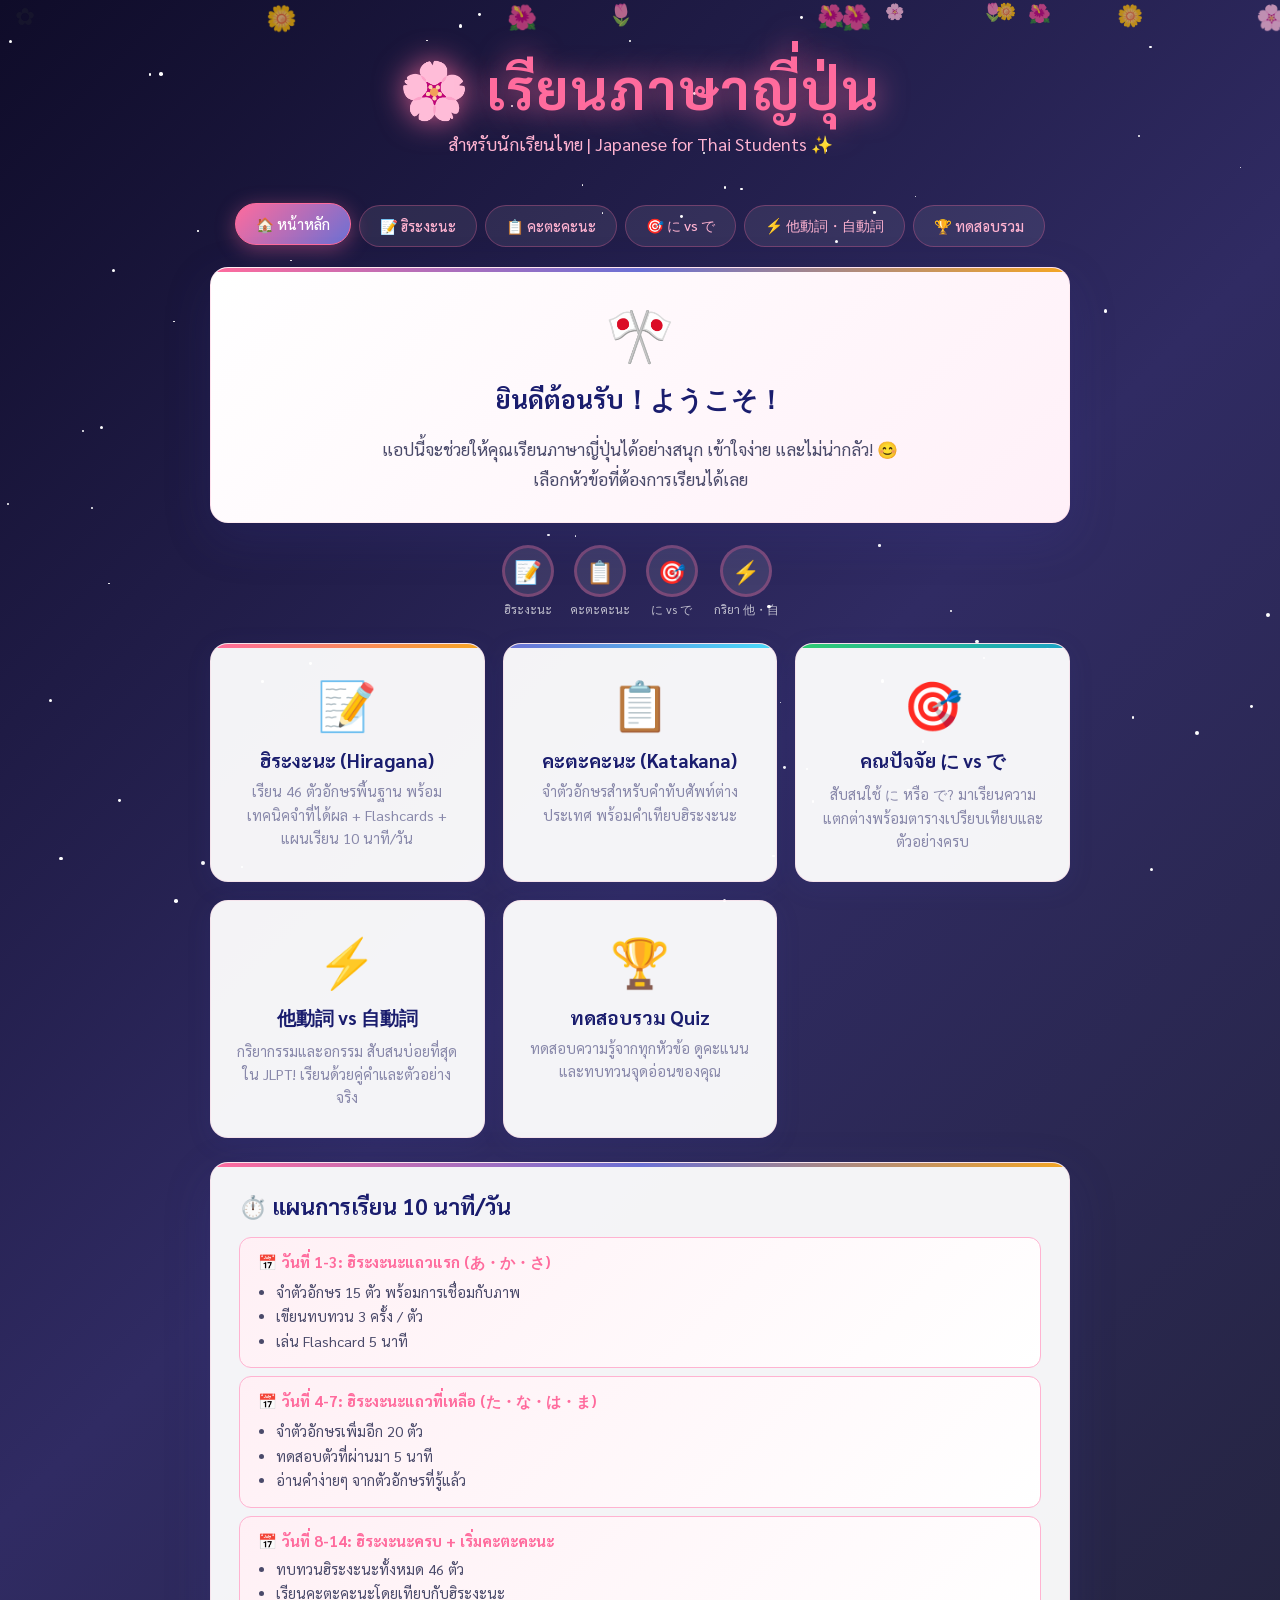
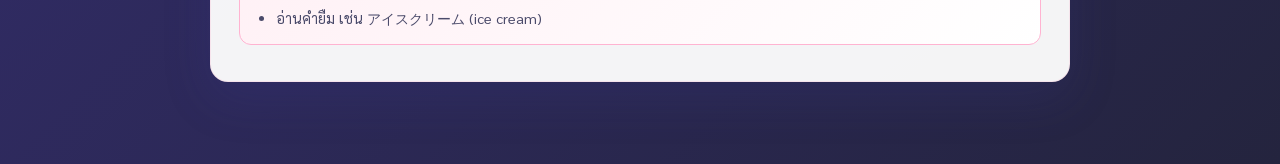
==== index_bk.html @ 1d08a476 "Implement feature X to enhance user experience and optimize performance" ====
<!DOCTYPE html>
<html lang="th">
<head>
<meta charset="UTF-8">
<meta name="viewport" content="width=device-width, initial-scale=1.0">
<title>🌸 เรียนภาษาญี่ปุ่น - Japanese for Thai Students</title>
<link href="https://fonts.googleapis.com/css2?family=Noto+Sans+Thai:wght@300;400;500;600;700&family=Noto+Sans+JP:wght@300;400;500;700&family=Sarabun:wght@300;400;500;600;700&display=swap" rel="stylesheet">
<style>
  :root {
    --sakura: #FF6B9D;
    --sakura-light: #FFB3D1;
    --sakura-pale: #FFF0F5;
    --indigo: #3B3F99;
    --indigo-deep: #1A1D6E;
    --indigo-light: #6B70D4;
    --gold: #F5A623;
    --gold-light: #FDD57E;
    --jade: #2ECC71;
    --jade-light: #A8F0C6;
    --coral: #FF6348;
    --sky: #48DBFB;
    --sky-dark: #1BA3C6;
    --cream: #FFFDF7;
    --text-dark: #1A1A2E;
    --text-mid: #4A4A6A;
    --text-light: #8888AA;
    --white: #FFFFFF;
    --shadow-sm: 0 2px 8px rgba(59,63,153,0.10);
    --shadow-md: 0 6px 24px rgba(59,63,153,0.14);
    --shadow-lg: 0 16px 48px rgba(59,63,153,0.18);
    --radius: 18px;
    --radius-sm: 10px;
  }

  * { margin: 0; padding: 0; box-sizing: border-box; }

  body {
    font-family: 'Sarabun', 'Noto Sans Thai', sans-serif;
    background: linear-gradient(135deg, #0F0C29 0%, #302B63 50%, #24243e 100%);
    min-height: 100vh;
    color: var(--text-dark);
    overflow-x: hidden;
  }

  /* ===== STARS BACKGROUND ===== */
  .stars {
    position: fixed;
    top: 0; left: 0;
    width: 100%; height: 100%;
    pointer-events: none;
    z-index: 0;
  }
  .star {
    position: absolute;
    background: white;
    border-radius: 50%;
    animation: twinkle var(--d, 3s) ease-in-out infinite alternate;
  }

  @keyframes twinkle {
    0% { opacity: 0.1; transform: scale(1); }
    100% { opacity: 0.9; transform: scale(1.4); }
  }

  /* ===== SAKURA PETALS ===== */
  .petal {
    position: fixed;
    font-size: 18px;
    animation: fall linear infinite;
    pointer-events: none;
    z-index: 1;
    opacity: 0.7;
  }
  @keyframes fall {
    0% { transform: translateY(-60px) rotate(0deg); opacity: 0.8; }
    100% { transform: translateY(110vh) rotate(360deg); opacity: 0; }
  }

  /* ===== MAIN LAYOUT ===== */
  .app {
    position: relative;
    z-index: 2;
    min-height: 100vh;
  }

  /* ===== HEADER ===== */
  header {
    text-align: center;
    padding: 50px 20px 30px;
    animation: fadeInDown 0.8s ease;
  }

  @keyframes fadeInDown {
    from { opacity: 0; transform: translateY(-30px); }
    to { opacity: 1; transform: translateY(0); }
  }

  .logo {
    font-size: clamp(2rem, 5vw, 3.5rem);
    font-weight: 700;
    color: var(--white);
    text-shadow: 0 0 30px rgba(255,107,157,0.8);
    letter-spacing: 2px;
    margin-bottom: 8px;
  }
  .logo span { color: var(--sakura); }

  .subtitle {
    color: var(--sakura-light);
    font-size: 1.1rem;
    margin-bottom: 20px;
    font-weight: 400;
  }

  /* ===== NAVIGATION TABS ===== */
  .nav-tabs {
    display: flex;
    justify-content: center;
    gap: 8px;
    padding: 0 20px 20px;
    flex-wrap: wrap;
    animation: fadeIn 1s ease 0.3s both;
  }

  @keyframes fadeIn {
    from { opacity: 0; transform: translateY(20px); }
    to { opacity: 1; transform: translateY(0); }
  }

  .tab-btn {
    background: rgba(255,255,255,0.08);
    border: 1.5px solid rgba(255,107,157,0.3);
    color: var(--sakura-light);
    padding: 10px 20px;
    border-radius: 50px;
    cursor: pointer;
    font-family: 'Sarabun', sans-serif;
    font-size: 0.9rem;
    font-weight: 500;
    transition: all 0.3s ease;
    backdrop-filter: blur(8px);
    white-space: nowrap;
  }
  .tab-btn:hover, .tab-btn.active {
    background: linear-gradient(135deg, var(--sakura), var(--indigo-light));
    border-color: var(--sakura);
    color: white;
    box-shadow: 0 4px 20px rgba(255,107,157,0.4);
    transform: translateY(-2px);
  }

  /* ===== CONTENT SECTIONS ===== */
  .content {
    padding: 0 20px 60px;
    max-width: 900px;
    margin: 0 auto;
  }

  .section {
    display: none;
    animation: sectionIn 0.5s ease;
  }
  .section.active { display: block; }

  @keyframes sectionIn {
    from { opacity: 0; transform: translateY(20px); }
    to { opacity: 1; transform: translateY(0); }
  }

  /* ===== CARD ===== */
  .card {
    background: rgba(255,255,255,0.95);
    border-radius: var(--radius);
    padding: 28px;
    margin-bottom: 22px;
    box-shadow: var(--shadow-lg);
    border: 1px solid rgba(255,107,157,0.12);
    position: relative;
    overflow: hidden;
  }
  .card::before {
    content: '';
    position: absolute;
    top: 0; left: 0;
    width: 100%; height: 4px;
    background: linear-gradient(90deg, var(--sakura), var(--indigo-light), var(--gold));
  }

  .card-title {
    font-size: 1.4rem;
    font-weight: 700;
    color: var(--indigo-deep);
    margin-bottom: 16px;
    display: flex;
    align-items: center;
    gap: 10px;
  }

  .card-subtitle {
    font-size: 1.05rem;
    color: var(--text-mid);
    font-weight: 600;
    margin: 16px 0 10px;
  }

  p { color: var(--text-mid); line-height: 1.8; margin-bottom: 10px; font-size: 1rem; }

  /* ===== HIRAGANA / KATAKANA CHART ===== */
  .kana-grid {
    display: grid;
    grid-template-columns: repeat(auto-fill, minmax(64px, 1fr));
    gap: 8px;
    margin: 16px 0;
  }

  .kana-cell {
    background: linear-gradient(135deg, var(--sakura-pale), #fff);
    border: 1.5px solid var(--sakura-light);
    border-radius: 12px;
    padding: 10px 4px 6px;
    text-align: center;
    cursor: pointer;
    transition: all 0.25s ease;
    position: relative;
  }
  .kana-cell:hover {
    background: linear-gradient(135deg, var(--sakura), #FF8EC7);
    color: white;
    transform: scale(1.12);
    box-shadow: 0 6px 18px rgba(255,107,157,0.4);
    z-index: 5;
  }
  .kana-cell .jp {
    font-family: 'Noto Sans JP', sans-serif;
    font-size: 1.5rem;
    display: block;
    line-height: 1;
    color: var(--indigo-deep);
    font-weight: 500;
  }
  .kana-cell:hover .jp { color: white; }
  .kana-cell .rom {
    font-size: 0.7rem;
    color: var(--sakura);
    font-weight: 600;
    margin-top: 2px;
    display: block;
  }
  .kana-cell:hover .rom { color: rgba(255,255,255,0.9); }

  .kana-group-label {
    font-size: 0.8rem;
    font-weight: 700;
    color: var(--indigo);
    text-transform: uppercase;
    letter-spacing: 1px;
    margin: 18px 0 6px;
    padding: 4px 10px;
    background: var(--sakura-pale);
    border-radius: 6px;
    display: inline-block;
  }

  /* ===== FLASHCARD ===== */
  .flashcard-area {
    display: flex;
    flex-direction: column;
    align-items: center;
    gap: 18px;
    padding: 10px 0;
  }

  .flashcard {
    width: 100%;
    max-width: 320px;
    height: 200px;
    perspective: 1000px;
    cursor: pointer;
  }
  .flashcard-inner {
    position: relative;
    width: 100%;
    height: 100%;
    transition: transform 0.6s ease;
    transform-style: preserve-3d;
  }
  .flashcard.flipped .flashcard-inner {
    transform: rotateY(180deg);
  }
  .flashcard-front, .flashcard-back {
    position: absolute;
    width: 100%;
    height: 100%;
    backface-visibility: hidden;
    border-radius: 18px;
    display: flex;
    flex-direction: column;
    align-items: center;
    justify-content: center;
    box-shadow: var(--shadow-md);
  }
  .flashcard-front {
    background: linear-gradient(135deg, var(--sakura), var(--indigo-light));
    color: white;
  }
  .flashcard-back {
    background: linear-gradient(135deg, var(--indigo), var(--indigo-deep));
    color: white;
    transform: rotateY(180deg);
  }
  .flashcard-front .jp-big {
    font-family: 'Noto Sans JP', sans-serif;
    font-size: 5rem;
    font-weight: 300;
    line-height: 1;
  }
  .flashcard-back .rom-big {
    font-size: 2.4rem;
    font-weight: 700;
    margin-bottom: 8px;
    color: var(--gold-light);
  }
  .flashcard-back .meaning {
    font-size: 1rem;
    color: rgba(255,255,255,0.8);
  }
  .flashcard-hint {
    font-size: 0.8rem;
    color: rgba(255,255,255,0.6);
    margin-top: 10px;
  }

  .fc-controls {
    display: flex;
    gap: 12px;
    flex-wrap: wrap;
    justify-content: center;
  }

  .progress-bar-wrap {
    width: 100%;
    max-width: 320px;
    background: rgba(0,0,0,0.08);
    border-radius: 8px;
    height: 8px;
    overflow: hidden;
  }
  .progress-bar-fill {
    height: 100%;
    background: linear-gradient(90deg, var(--sakura), var(--gold));
    border-radius: 8px;
    transition: width 0.4s ease;
  }
  .fc-count { font-size: 0.9rem; color: var(--text-light); }

  /* ===== TABLE ===== */
  .compare-table {
    width: 100%;
    border-collapse: collapse;
    margin: 16px 0;
    font-size: 0.95rem;
  }
  .compare-table th {
    background: linear-gradient(135deg, var(--indigo), var(--indigo-light));
    color: white;
    padding: 12px 16px;
    text-align: left;
    font-weight: 600;
    font-size: 0.95rem;
  }
  .compare-table th:first-child { border-radius: 10px 0 0 0; }
  .compare-table th:last-child { border-radius: 0 10px 0 0; }
  .compare-table td {
    padding: 11px 16px;
    border-bottom: 1px solid rgba(59,63,153,0.08);
    color: var(--text-mid);
    vertical-align: top;
    line-height: 1.7;
  }
  .compare-table tr:nth-child(even) td { background: var(--sakura-pale); }
  .compare-table tr:hover td { background: #FFF0F5; }
  .jp-text {
    font-family: 'Noto Sans JP', sans-serif;
    color: var(--indigo-deep);
    font-weight: 500;
    font-size: 1.05rem;
  }
  .highlight-ni {
    background: linear-gradient(135deg, #FFE0EC, #FFB3D1);
    color: var(--sakura);
    font-weight: 700;
    padding: 2px 8px;
    border-radius: 6px;
    font-family: 'Noto Sans JP', sans-serif;
  }
  .highlight-de {
    background: linear-gradient(135deg, #E0EBFF, #B3C8FF);
    color: var(--indigo);
    font-weight: 700;
    padding: 2px 8px;
    border-radius: 6px;
    font-family: 'Noto Sans JP', sans-serif;
  }
  .highlight-wo {
    background: linear-gradient(135deg, #E0FFF0, #A8F0C6);
    color: #1a7a4a;
    font-weight: 700;
    padding: 2px 8px;
    border-radius: 6px;
    font-family: 'Noto Sans JP', sans-serif;
  }
  .highlight-ga {
    background: linear-gradient(135deg, #FFF3E0, #FFD79A);
    color: #a05000;
    font-weight: 700;
    padding: 2px 8px;
    border-radius: 6px;
    font-family: 'Noto Sans JP', sans-serif;
  }

  /* ===== EXAMPLE SENTENCE BOX ===== */
  .example-box {
    background: linear-gradient(135deg, #F8F0FF, #EEF0FF);
    border-left: 4px solid var(--indigo-light);
    border-radius: 0 12px 12px 0;
    padding: 14px 18px;
    margin: 10px 0;
  }
  .example-box .jp-sent {
    font-family: 'Noto Sans JP', sans-serif;
    font-size: 1.2rem;
    color: var(--indigo-deep);
    font-weight: 500;
    display: block;
    margin-bottom: 4px;
  }
  .example-box .romaji {
    font-size: 0.9rem;
    color: var(--sakura);
    font-weight: 600;
    display: block;
    margin-bottom: 4px;
  }
  .example-box .thai-meaning {
    font-size: 0.95rem;
    color: var(--text-mid);
    display: block;
  }

  /* ===== TIP BOX ===== */
  .tip-box {
    background: linear-gradient(135deg, #FFFBEA, #FFF3C4);
    border: 1.5px solid var(--gold);
    border-radius: 12px;
    padding: 14px 18px;
    margin: 12px 0;
    display: flex;
    gap: 10px;
    align-items: flex-start;
  }
  .tip-icon { font-size: 1.3rem; flex-shrink: 0; margin-top: 2px; }
  .tip-content { font-size: 0.95rem; color: var(--text-mid); line-height: 1.7; }

  .warning-box {
    background: linear-gradient(135deg, #FFF5F5, #FFE0E0);
    border: 1.5px solid #FF6B6B;
    border-radius: 12px;
    padding: 14px 18px;
    margin: 12px 0;
    display: flex;
    gap: 10px;
    align-items: flex-start;
  }

  /* ===== QUIZ ===== */
  .quiz-card {
    background: linear-gradient(135deg, var(--indigo-deep), var(--indigo));
    border-radius: var(--radius);
    padding: 28px;
    margin-bottom: 16px;
    color: white;
  }
  .quiz-question {
    font-size: 1.2rem;
    font-weight: 600;
    margin-bottom: 20px;
    line-height: 1.6;
    color: white;
  }
  .quiz-jp {
    font-family: 'Noto Sans JP', sans-serif;
    font-size: 1.6rem;
    color: var(--gold-light);
    display: block;
    margin: 8px 0 4px;
  }
  .quiz-options {
    display: grid;
    grid-template-columns: 1fr 1fr;
    gap: 10px;
    margin-top: 16px;
  }
  .quiz-opt {
    background: rgba(255,255,255,0.1);
    border: 1.5px solid rgba(255,255,255,0.25);
    color: white;
    padding: 12px 16px;
    border-radius: 10px;
    cursor: pointer;
    font-family: 'Sarabun', sans-serif;
    font-size: 1rem;
    transition: all 0.2s ease;
    text-align: left;
    line-height: 1.5;
  }
  .quiz-opt:hover:not(:disabled) {
    background: rgba(255,107,157,0.3);
    border-color: var(--sakura);
    transform: translateY(-1px);
  }
  .quiz-opt.correct {
    background: rgba(46,204,113,0.3);
    border-color: var(--jade);
  }
  .quiz-opt.wrong {
    background: rgba(255,99,72,0.3);
    border-color: var(--coral);
  }
  .quiz-feedback {
    margin-top: 14px;
    padding: 12px 16px;
    border-radius: 10px;
    font-size: 0.95rem;
    line-height: 1.6;
    display: none;
  }
  .quiz-feedback.show { display: block; }
  .quiz-feedback.correct-fb {
    background: rgba(46,204,113,0.2);
    border: 1px solid var(--jade);
    color: #a8f0c6;
  }
  .quiz-feedback.wrong-fb {
    background: rgba(255,99,72,0.2);
    border: 1px solid var(--coral);
    color: #ffc4bc;
  }

  .quiz-score-display {
    text-align: center;
    padding: 20px;
    background: linear-gradient(135deg, var(--sakura), var(--indigo-light));
    border-radius: var(--radius);
    color: white;
    margin-bottom: 16px;
  }
  .score-number {
    font-size: 3rem;
    font-weight: 700;
    display: block;
  }

  /* ===== BUTTONS ===== */
  .btn {
    display: inline-flex;
    align-items: center;
    gap: 8px;
    padding: 12px 24px;
    border-radius: 50px;
    border: none;
    cursor: pointer;
    font-family: 'Sarabun', sans-serif;
    font-size: 1rem;
    font-weight: 600;
    transition: all 0.3s ease;
    text-decoration: none;
  }
  .btn-primary {
    background: linear-gradient(135deg, var(--sakura), #FF4499);
    color: white;
    box-shadow: 0 4px 16px rgba(255,107,157,0.4);
  }
  .btn-primary:hover {
    transform: translateY(-2px);
    box-shadow: 0 8px 24px rgba(255,107,157,0.55);
  }
  .btn-secondary {
    background: linear-gradient(135deg, var(--indigo), var(--indigo-light));
    color: white;
    box-shadow: 0 4px 16px rgba(59,63,153,0.3);
  }
  .btn-secondary:hover {
    transform: translateY(-2px);
    box-shadow: 0 8px 24px rgba(59,63,153,0.4);
  }
  .btn-outline {
    background: transparent;
    border: 2px solid var(--sakura-light);
    color: var(--text-mid);
  }
  .btn-outline:hover {
    background: var(--sakura-pale);
    border-color: var(--sakura);
  }

  /* ===== VERB PAIR GRID ===== */
  .verb-pair {
    display: grid;
    grid-template-columns: 1fr 1fr;
    gap: 10px;
    margin: 10px 0;
  }
  .verb-box {
    border-radius: 12px;
    padding: 14px;
    text-align: center;
  }
  .verb-box.transitive {
    background: linear-gradient(135deg, #FFE0EC, #FFB3D1);
    border: 1.5px solid var(--sakura);
  }
  .verb-box.intransitive {
    background: linear-gradient(135deg, #E0EBFF, #B3C8FF);
    border: 1.5px solid var(--indigo-light);
  }
  .verb-box .vb-label {
    font-size: 0.75rem;
    font-weight: 700;
    letter-spacing: 1px;
    margin-bottom: 6px;
    display: block;
  }
  .verb-box.transitive .vb-label { color: var(--sakura); }
  .verb-box.intransitive .vb-label { color: var(--indigo); }
  .verb-box .vb-jp {
    font-family: 'Noto Sans JP', sans-serif;
    font-size: 1.6rem;
    color: var(--indigo-deep);
    display: block;
    margin-bottom: 4px;
  }
  .verb-box .vb-rom {
    font-size: 0.8rem;
    color: var(--text-mid);
    display: block;
  }
  .verb-box .vb-meaning {
    font-size: 0.85rem;
    color: var(--text-mid);
    display: block;
    margin-top: 4px;
  }

  /* ===== BADGE ===== */
  .badge {
    display: inline-block;
    padding: 3px 10px;
    border-radius: 20px;
    font-size: 0.78rem;
    font-weight: 700;
    letter-spacing: 0.5px;
  }
  .badge-ni { background: var(--sakura-pale); color: var(--sakura); border: 1px solid var(--sakura-light); }
  .badge-de { background: #EEF0FF; color: var(--indigo); border: 1px solid var(--indigo-light); }
  .badge-jlpt { background: linear-gradient(135deg, var(--gold-light), #FFE599); color: #7a5500; border: 1px solid var(--gold); }

  /* ===== PROGRESS TRACKER ===== */
  .topic-progress {
    display: flex;
    justify-content: center;
    gap: 16px;
    margin-bottom: 20px;
    flex-wrap: wrap;
  }
  .tp-item {
    display: flex;
    flex-direction: column;
    align-items: center;
    gap: 4px;
    cursor: pointer;
    transition: all 0.3s ease;
  }
  .tp-circle {
    width: 52px;
    height: 52px;
    border-radius: 50%;
    display: flex;
    align-items: center;
    justify-content: center;
    font-size: 1.4rem;
    transition: all 0.3s ease;
    border: 3px solid transparent;
  }
  .tp-item.done .tp-circle {
    background: linear-gradient(135deg, var(--jade), #27ae60);
    border-color: var(--jade);
    box-shadow: 0 4px 16px rgba(46,204,113,0.4);
  }
  .tp-item:not(.done) .tp-circle {
    background: rgba(255,255,255,0.1);
    border-color: rgba(255,107,157,0.3);
  }
  .tp-label { font-size: 0.75rem; color: rgba(255,255,255,0.7); text-align: center; max-width: 70px; }

  /* ===== DAILY STUDY PLAN ===== */
  .study-day {
    background: linear-gradient(135deg, var(--sakura-pale), #fff);
    border: 1.5px solid var(--sakura-light);
    border-radius: 12px;
    padding: 14px 18px;
    margin: 8px 0;
  }
  .study-day-title {
    font-weight: 700;
    color: var(--sakura);
    font-size: 0.95rem;
    margin-bottom: 6px;
    display: flex;
    align-items: center;
    gap: 6px;
  }
  .study-day ul { padding-left: 18px; }
  .study-day ul li { color: var(--text-mid); font-size: 0.9rem; line-height: 1.7; }

  /* ===== WRITING STROKE ORDER ===== */
  .stroke-grid {
    display: flex;
    gap: 12px;
    flex-wrap: wrap;
    margin: 12px 0;
  }
  .stroke-card {
    width: 90px;
    background: linear-gradient(135deg, #fff, var(--sakura-pale));
    border: 1.5px solid var(--sakura-light);
    border-radius: 12px;
    padding: 12px 8px;
    text-align: center;
    cursor: pointer;
    transition: all 0.3s ease;
  }
  .stroke-card:hover {
    transform: scale(1.08);
    box-shadow: 0 6px 20px rgba(255,107,157,0.3);
    background: linear-gradient(135deg, var(--sakura), #FF8EC7);
    border-color: var(--sakura);
  }
  .stroke-card:hover * { color: white !important; }
  .stroke-card .sc-jp {
    font-family: 'Noto Sans JP', sans-serif;
    font-size: 2.5rem;
    display: block;
    color: var(--indigo-deep);
  }
  .stroke-card .sc-rom { font-size: 0.85rem; color: var(--sakura); font-weight: 600; }
  .stroke-card .sc-word { font-size: 0.75rem; color: var(--text-light); }

  /* ===== PARTICLE DIAGRAM ===== */
  .particle-diagram {
    display: flex;
    align-items: stretch;
    gap: 12px;
    margin: 16px 0;
    flex-wrap: wrap;
  }
  .pd-box {
    flex: 1;
    min-width: 200px;
    border-radius: 14px;
    padding: 18px;
    position: relative;
  }
  .pd-ni {
    background: linear-gradient(135deg, #FFF0F5, #FFD6E8);
    border: 2px solid var(--sakura);
  }
  .pd-de {
    background: linear-gradient(135deg, #EEF0FF, #D6DCFF);
    border: 2px solid var(--indigo-light);
  }
  .pd-title {
    font-size: 2rem;
    font-family: 'Noto Sans JP', sans-serif;
    font-weight: 700;
    display: block;
    margin-bottom: 4px;
  }
  .pd-ni .pd-title { color: var(--sakura); }
  .pd-de .pd-title { color: var(--indigo); }
  .pd-rom { font-size: 0.85rem; color: var(--text-light); margin-bottom: 10px; display: block; }
  .pd-uses li {
    font-size: 0.88rem;
    color: var(--text-mid);
    line-height: 1.7;
    margin-bottom: 3px;
  }

  /* ===== ANIMATIONS ===== */
  @keyframes bounce {
    0%,100% { transform: translateY(0); }
    50% { transform: translateY(-8px); }
  }
  .bounce { animation: bounce 2s ease infinite; }

  @keyframes pulse {
    0%,100% { opacity: 1; }
    50% { opacity: 0.6; }
  }

  .emoji-big { font-size: 2rem; }

  /* ===== RESPONSIVE ===== */
  @media (max-width: 600px) {
    .quiz-options { grid-template-columns: 1fr; }
    .verb-pair { grid-template-columns: 1fr; }
    .particle-diagram { flex-direction: column; }
    .kana-grid { grid-template-columns: repeat(auto-fill, minmax(52px, 1fr)); }
  }

  /* ===== SCROLLBAR ===== */
  ::-webkit-scrollbar { width: 6px; }
  ::-webkit-scrollbar-track { background: transparent; }
  ::-webkit-scrollbar-thumb { background: var(--sakura); border-radius: 3px; }

  /* ===== VISUAL ASSOCIATION BOX ===== */
  .assoc-box {
    display: flex;
    align-items: center;
    gap: 16px;
    background: linear-gradient(135deg, #FFF9F0, #FFF3E0);
    border: 1.5px solid var(--gold);
    border-radius: 14px;
    padding: 14px 18px;
    margin: 10px 0;
  }
  .assoc-jp {
    font-family: 'Noto Sans JP', sans-serif;
    font-size: 3rem;
    color: var(--indigo-deep);
    line-height: 1;
    min-width: 60px;
    text-align: center;
  }
  .assoc-desc { flex: 1; }
  .assoc-desc .assoc-title { font-weight: 700; color: var(--gold); margin-bottom: 4px; font-size: 0.95rem; }
  .assoc-desc p { font-size: 0.9rem; color: var(--text-mid); margin: 0; }

  .section-divider {
    height: 2px;
    background: linear-gradient(90deg, transparent, var(--sakura-light), transparent);
    margin: 24px 0;
    border-radius: 2px;
  }

  .home-grid {
    display: grid;
    grid-template-columns: repeat(auto-fit, minmax(240px, 1fr));
    gap: 18px;
    margin: 24px 0;
  }
  .home-card {
    background: rgba(255,255,255,0.95);
    border-radius: var(--radius);
    padding: 28px 22px;
    text-align: center;
    cursor: pointer;
    transition: all 0.3s ease;
    box-shadow: var(--shadow-md);
    border: 1px solid rgba(255,107,157,0.12);
    position: relative;
    overflow: hidden;
  }
  .home-card::before {
    content: '';
    position: absolute;
    top: 0; left: 0; right: 0; height: 4px;
  }
  .home-card:nth-child(1)::before { background: linear-gradient(90deg, var(--sakura), var(--gold)); }
  .home-card:nth-child(2)::before { background: linear-gradient(90deg, var(--indigo-light), var(--sky)); }
  .home-card:nth-child(3)::before { background: linear-gradient(90deg, var(--jade), var(--sky-dark)); }
  .home-card:hover {
    transform: translateY(-6px);
    box-shadow: var(--shadow-lg);
  }
  .home-card .hc-icon { font-size: 3rem; margin-bottom: 12px; display: block; }
  .home-card .hc-title { font-size: 1.2rem; font-weight: 700; color: var(--indigo-deep); margin-bottom: 8px; }
  .home-card .hc-desc { font-size: 0.9rem; color: var(--text-light); line-height: 1.6; }

</style>
</head>
<body>

<!-- Stars -->
<div class="stars" id="stars"></div>

<!-- Petals -->
<div id="petals"></div>

<div class="app">
  <header>
    <div class="logo">🌸 <span>เรียนภาษาญี่ปุ่น</span></div>
    <div class="subtitle">สำหรับนักเรียนไทย | Japanese for Thai Students ✨</div>
  </header>

  <!-- NAV TABS -->
  <div class="nav-tabs">
    <button class="tab-btn active" onclick="showSection('home')">🏠 หน้าหลัก</button>
    <button class="tab-btn" onclick="showSection('hiragana')">📝 ฮิระงะนะ</button>
    <button class="tab-btn" onclick="showSection('katakana')">📋 คะตะคะนะ</button>
    <button class="tab-btn" onclick="showSection('particles')">🎯 に vs で</button>
    <button class="tab-btn" onclick="showSection('verbs')">⚡ 他動詞・自動詞</button>
    <button class="tab-btn" onclick="showSection('quiz')">🏆 ทดสอบรวม</button>
  </div>

  <div class="content">

    <!-- ============ HOME ============ -->
    <div class="section active" id="home">
      <div class="card" style="text-align:center; background: linear-gradient(135deg, #fff, #FFF0F8);">
        <div style="font-size:3.5rem; margin-bottom:12px;">🎌</div>
        <div class="card-title" style="justify-content:center; font-size:1.6rem;">ยินดีต้อนรับ！ようこそ！</div>
        <p style="font-size:1.05rem; max-width:560px; margin:0 auto;">แอปนี้จะช่วยให้คุณเรียนภาษาญี่ปุ่นได้อย่างสนุก เข้าใจง่าย และไม่น่ากลัว! 😊<br>เลือกหัวข้อที่ต้องการเรียนได้เลย</p>
      </div>

      <!-- Progress -->
      <div class="topic-progress" id="topicProgress">
        <div class="tp-item" onclick="showSection('hiragana')">
          <div class="tp-circle">📝</div>
          <div class="tp-label">ฮิระงะนะ</div>
        </div>
        <div class="tp-item" onclick="showSection('katakana')">
          <div class="tp-circle">📋</div>
          <div class="tp-label">คะตะคะนะ</div>
        </div>
        <div class="tp-item" onclick="showSection('particles')">
          <div class="tp-circle">🎯</div>
          <div class="tp-label">に vs で</div>
        </div>
        <div class="tp-item" onclick="showSection('verbs')">
          <div class="tp-circle">⚡</div>
          <div class="tp-label">กริยา 他・自</div>
        </div>
      </div>

      <div class="home-grid">
        <div class="home-card" onclick="showSection('hiragana')">
          <span class="hc-icon">📝</span>
          <div class="hc-title">ฮิระงะนะ (Hiragana)</div>
          <div class="hc-desc">เรียน 46 ตัวอักษรพื้นฐาน พร้อมเทคนิคจำที่ได้ผล + Flashcards + แผนเรียน 10 นาที/วัน</div>
        </div>
        <div class="home-card" onclick="showSection('katakana')">
          <span class="hc-icon">📋</span>
          <div class="hc-title">คะตะคะนะ (Katakana)</div>
          <div class="hc-desc">จำตัวอักษรสำหรับคำทับศัพท์ต่างประเทศ พร้อมคำเทียบฮิระงะนะ</div>
        </div>
        <div class="home-card" onclick="showSection('particles')">
          <span class="hc-icon">🎯</span>
          <div class="hc-title">คณปัจจัย に vs で</div>
          <div class="hc-desc">สับสนใช้ に หรือ で? มาเรียนความแตกต่างพร้อมตารางเปรียบเทียบและตัวอย่างครบ</div>
        </div>
        <div class="home-card" onclick="showSection('verbs')">
          <span class="hc-icon">⚡</span>
          <div class="hc-title">他動詞 vs 自動詞</div>
          <div class="hc-desc">กริยากรรมและอกรรม สับสนบ่อยที่สุดใน JLPT! เรียนด้วยคู่คำและตัวอย่างจริง</div>
        </div>
        <div class="home-card" onclick="showSection('quiz')">
          <span class="hc-icon">🏆</span>
          <div class="hc-title">ทดสอบรวม Quiz</div>
          <div class="hc-desc">ทดสอบความรู้จากทุกหัวข้อ ดูคะแนน และทบทวนจุดอ่อนของคุณ</div>
        </div>
      </div>

      <div class="card">
        <div class="card-title">⏱️ แผนการเรียน 10 นาที/วัน</div>
        <div class="study-day">
          <div class="study-day-title">📅 วันที่ 1-3: ฮิระงะนะแถวแรก (あ・か・さ)</div>
          <ul>
            <li>จำตัวอักษร 15 ตัว พร้อมการเชื่อมกับภาพ</li>
            <li>เขียนทบทวน 3 ครั้ง / ตัว</li>
            <li>เล่น Flashcard 5 นาที</li>
          </ul>
        </div>
        <div class="study-day">
          <div class="study-day-title">📅 วันที่ 4-7: ฮิระงะนะแถวที่เหลือ (た・な・は・ま)</div>
          <ul>
            <li>จำตัวอักษรเพิ่มอีก 20 ตัว</li>
            <li>ทดสอบตัวที่ผ่านมา 5 นาที</li>
            <li>อ่านคำง่ายๆ จากตัวอักษรที่รู้แล้ว</li>
          </ul>
        </div>
        <div class="study-day">
          <div class="study-day-title">📅 วันที่ 8-14: ฮิระงะนะครบ + เริ่มคะตะคะนะ</div>
          <ul>
            <li>ทบทวนฮิระงะนะทั้งหมด 46 ตัว</li>
            <li>เรียนคะตะคะนะโดยเทียบกับฮิระงะนะ</li>
            <li>อ่านคำยืม เช่น アイスクリーム (ice cream)</li>
          </ul>
        </div>
      </div>
    </div>

    <!-- ============ HIRAGANA ============ -->
    <div class="section" id="hiragana">
      <div class="card">
        <div class="card-title">📝 ฮิระงะนะ (Hiragana) - ひらがな</div>
        <p>ฮิระงะนะเป็นอักษรญี่ปุ่นพื้นฐานที่สุด ใช้เขียนคำภาษาญี่ปุ่นแท้ๆ เช่น คำกริยา คำคุณศัพท์ และอนุภาค มี <strong>46 ตัวอักษรหลัก</strong> ซึ่งแทนเสียงพยางค์</p>
        <div class="tip-box">
          <div class="tip-icon">💡</div>
          <div class="tip-content"><strong>เทคนิคจำง่าย:</strong> เรียนทีละ 5 ตัว แล้วทบทวนก่อนเรียนตัวใหม่ สมองจะจำได้ดีกว่าเรียนทีเดียวทั้งหมด!</div>
        </div>
      </div>

      <!-- Visual Associations -->
      <div class="card">
        <div class="card-title">🧠 เทคนิคจำด้วยภาพ (Visual Mnemonics)</div>
        <p>เชื่อมรูปตัวอักษรกับภาพหรือสิ่งที่คุ้นเคย จะช่วยให้จำได้นาน!</p>

        <div class="assoc-box">
          <div class="assoc-jp">あ</div>
          <div class="assoc-desc">
            <div class="assoc-title">あ = "a" | จำว่า: คนกำลังอ้าปาก</div>
            <p>รูปตัวอักษรดูเหมือนคนนั่งและอ้าปากพูดว่า "อา" ลองพูดเสียง <strong>"a"</strong> แล้วจินตนาการตามเลย!</p>
          </div>
        </div>
        <div class="assoc-box">
          <div class="assoc-jp">か</div>
          <div class="assoc-desc">
            <div class="assoc-title">か = "ka" | จำว่า: ไม้กางเขนมีหางชี้ขวา</div>
            <p>ลองนึกถึงรูปนกกำลังบิน เสียง <strong>"ka"</strong> เหมือน "คา" ในภาษาไทย</p>
          </div>
        </div>
        <div class="assoc-box">
          <div class="assoc-jp">さ</div>
          <div class="assoc-desc">
            <div class="assoc-title">さ = "sa" | จำว่า: ตัว S ม้วนขยักขย่อน</div>
            <p>เสียง <strong>"sa"</strong> เหมือน "ซา" รูปดูเหมือนสาหร่ายใต้น้ำ</p>
          </div>
        </div>
        <div class="assoc-box">
          <div class="assoc-jp">き</div>
          <div class="assoc-desc">
            <div class="assoc-title">き = "ki" | จำว่า: กุญแจ (key)</div>
            <p>รูปดูคล้ายกุญแจที่มีฟัน เสียง <strong>"ki"</strong> ก็เหมือนต้นคำ "key" นั่นเอง!</p>
          </div>
        </div>
        <div class="assoc-box">
          <div class="assoc-jp">む</div>
          <div class="assoc-desc">
            <div class="assoc-title">む = "mu" | จำว่า: วัวมีเขา (moo)</div>
            <p>รูปดูคล้ายหัววัว เสียงวัวร้อง <strong>"mu"</strong> ก็คล้ายกัน! MOO → む</p>
          </div>
        </div>
      </div>

      <!-- Hiragana Chart -->
      <div class="card">
        <div class="card-title">📊 ตารางฮิระงะนะ (คลิกที่ตัวอักษรเพื่อฟัง)</div>
        <p style="font-size:0.9rem; color:var(--text-light);">คลิกที่ตัวอักษรเพื่อดูข้อมูล ✨</p>

        <div class="kana-group-label">แถว あ (a)</div>
        <div class="kana-grid" id="hiraGrid1"></div>

        <div class="kana-group-label">แถว か (ka)</div>
        <div class="kana-grid" id="hiraGrid2"></div>

        <div class="kana-group-label">แถว さ (sa)</div>
        <div class="kana-grid" id="hiraGrid3"></div>

        <div class="kana-group-label">แถว た (ta)</div>
        <div class="kana-grid" id="hiraGrid4"></div>

        <div class="kana-group-label">แถว な (na)</div>
        <div class="kana-grid" id="hiraGrid5"></div>

        <div class="kana-group-label">แถว は (ha)</div>
        <div class="kana-grid" id="hiraGrid6"></div>

        <div class="kana-group-label">แถว ま (ma)</div>
        <div class="kana-grid" id="hiraGrid7"></div>

        <div class="kana-group-label">แถว や (ya)</div>
        <div class="kana-grid" id="hiraGrid8"></div>

        <div class="kana-group-label">แถว ら (ra)</div>
        <div class="kana-grid" id="hiraGrid9"></div>

        <div class="kana-group-label">แถว わ・ん</div>
        <div class="kana-grid" id="hiraGrid10"></div>
      </div>

      <!-- Flashcards -->
      <div class="card">
        <div class="card-title">🃏 Flashcard ฝึกจำ</div>
        <div class="flashcard-area">
          <div class="fc-count" id="hiraFCCount">ตัวที่ 1 / 46</div>
          <div class="progress-bar-wrap">
            <div class="progress-bar-fill" id="hiraFCProgress" style="width:2%"></div>
          </div>
          <div class="flashcard" id="hiraFC" onclick="flipFC('hira')">
            <div class="flashcard-inner">
              <div class="flashcard-front">
                <span class="jp-big" id="hiraFCFront">あ</span>
                <span class="flashcard-hint">แตะเพื่อดูคำตอบ 👆</span>
              </div>
              <div class="flashcard-back">
                <span class="rom-big" id="hiraFCRom">a</span>
                <span class="meaning" id="hiraFCMeaning">เสียง "อา"</span>
              </div>
            </div>
          </div>
          <div class="fc-controls">
            <button class="btn btn-outline" onclick="prevFC('hira')">⬅ ก่อนหน้า</button>
            <button class="btn btn-primary" onclick="nextFC('hira')">ถัดไป ➡</button>
            <button class="btn btn-secondary" onclick="shuffleFC('hira')">🔀 สุ่ม</button>
          </div>
        </div>
      </div>

      <!-- Common Mistakes -->
      <div class="card">
        <div class="card-title">⚠️ ตัวอักษรที่สับสนบ่อย</div>
        <table class="compare-table">
          <tr>
            <th>คู่สับสน</th><th>วิธีแยก</th>
          </tr>
          <tr>
            <td><span class="jp-text">さ vs き</span></td>
            <td>さ มีเส้นบนยาวกว่าและม้วนลง | き มีเส้น 4 เส้น มีหางด้านขวา</td>
          </tr>
          <tr>
            <td><span class="jp-text">ね vs れ</span></td>
            <td>ね มีวงกลมที่หาง = "ね" จำว่า "neコ" แมวมีหางงอ | れ ไม่มีวงกลม</td>
          </tr>
          <tr>
            <td><span class="jp-text">わ vs れ vs ね</span></td>
            <td>わ ส่วนบนโค้งเหมือน "w" | ね・れ ส่วนบนมีเส้นตรงตัดก่อน</td>
          </tr>
          <tr>
            <td><span class="jp-text">は vs ほ</span></td>
            <td>は มี 2 เส้นข้างขวา | ほ มี 3 ส่วน (คล้าย は แต่มีส่วนกลมเพิ่ม)</td>
          </tr>
          <tr>
            <td><span class="jp-text">ぬ vs め</span></td>
            <td>ぬ มีหางขดวนเต็มวง | め หางขดไม่ครบวง ดูเป็นรูปตา (eye/me)</td>
          </tr>
        </table>
      </div>

      <!-- Quiz H1 -->
      <div id="hiraQuiz"></div>
    </div>

    <!-- ============ KATAKANA ============ -->
    <div class="section" id="katakana">
      <div class="card">
        <div class="card-title">📋 คะตะคะนะ (Katakana) - カタカナ</div>
        <p>คะตะคะนะใช้เขียน<strong>คำยืมจากภาษาต่างประเทศ</strong> เช่น アイスクリーム (ice cream), コーヒー (coffee), テレビ (TV) รวมถึงชื่อต่างประเทศ เช่น タイ (ไทย)</p>
        <div class="tip-box">
          <div class="tip-icon">💡</div>
          <div class="tip-content"><strong>เคล็ดลับ:</strong> คะตะคะนะมีเสียงเดียวกับฮิระงะนะทุกตัว! รูปร่างคล้ายกัน แต่เหลี่ยมและตรงกว่า เรียนฮิระงะนะก่อนแล้วจะเรียนคะตะคะนะได้เร็วมาก</div>
        </div>
      </div>

      <div class="card">
        <div class="card-title">🔄 เปรียบเทียบ ฮิระงะนะ ↔ คะตะคะนะ</div>
        <table class="compare-table">
          <tr><th>ฮิระงะนะ</th><th>คะตะคะนะ</th><th>เสียง</th><th>จำง่ายๆ</th></tr>
          <tr>
            <td class="jp-text">あ</td><td class="jp-text">ア</td><td>a</td>
            <td>ア = มุมขวาของ あ ถูกตัดออก</td>
          </tr>
          <tr>
            <td class="jp-text">い</td><td class="jp-text">イ</td><td>i</td>
            <td>イ = เส้นตรงๆ ดูเหมือน "I" ตัวพิมพ์ใหญ่</td>
          </tr>
          <tr>
            <td class="jp-text">う</td><td class="jp-text">ウ</td><td>u</td>
            <td>ウ = รูปตัว U คว่ำ</td>
          </tr>
          <tr>
            <td class="jp-text">え</td><td class="jp-text">エ</td><td>e</td>
            <td>エ = เหมือนตัว E คอนกรีต (H shape)</td>
          </tr>
          <tr>
            <td class="jp-text">お</td><td class="jp-text">オ</td><td>o</td>
            <td>オ = บวกเส้นตรงเข้าไปในตัว エ</td>
          </tr>
          <tr>
            <td class="jp-text">か</td><td class="jp-text">カ</td><td>ka</td>
            <td>カ = ส่วนขวาของ か ถูกตัดออก</td>
          </tr>
          <tr>
            <td class="jp-text">き</td><td class="jp-text">キ</td><td>ki</td>
            <td>キ = เหมือน キ = เส้นแนวนอน 3 เส้น + เส้นแนวตั้ง</td>
          </tr>
          <tr>
            <td class="jp-text">く</td><td class="jp-text">ク</td><td>ku</td>
            <td>ク = เหมือนปากนกแต่มีเส้นยาวขึ้น</td>
          </tr>
          <tr>
            <td class="jp-text">さ</td><td class="jp-text">サ</td><td>sa</td>
            <td>サ = เส้นตรง 3 เส้นลงมา</td>
          </tr>
          <tr>
            <td class="jp-text">な</td><td class="jp-text">ナ</td><td>na</td>
            <td>ナ = ไม้กางเขนเล็กๆ "na" → "+" shape</td>
          </tr>
        </table>
      </div>

      <div class="card">
        <div class="card-title">📊 ตารางคะตะคะนะ</div>
        <div class="kana-group-label">แถว ア (a)</div>
        <div class="kana-grid" id="kataGrid1"></div>
        <div class="kana-group-label">แถว カ (ka)</div>
        <div class="kana-grid" id="kataGrid2"></div>
        <div class="kana-group-label">แถว サ (sa)</div>
        <div class="kana-grid" id="kataGrid3"></div>
        <div class="kana-group-label">แถว タ (ta)</div>
        <div class="kana-grid" id="kataGrid4"></div>
        <div class="kana-group-label">แถว ナ (na)</div>
        <div class="kana-grid" id="kataGrid5"></div>
      </div>

      <div class="card">
        <div class="card-title">🃏 Flashcard คะตะคะนะ</div>
        <div class="flashcard-area">
          <div class="fc-count" id="kataFCCount">ตัวที่ 1 / 46</div>
          <div class="progress-bar-wrap">
            <div class="progress-bar-fill" id="kataFCProgress" style="width:2%"></div>
          </div>
          <div class="flashcard" id="kataFC" onclick="flipFC('kata')">
            <div class="flashcard-inner">
              <div class="flashcard-front">
                <span class="jp-big" id="kataFCFront">ア</span>
                <span class="flashcard-hint">แตะเพื่อดูคำตอบ 👆</span>
              </div>
              <div class="flashcard-back">
                <span class="rom-big" id="kataFCRom">a</span>
                <span class="meaning" id="kataFCMeaning">เสียง "อา"</span>
              </div>
            </div>
          </div>
          <div class="fc-controls">
            <button class="btn btn-outline" onclick="prevFC('kata')">⬅ ก่อนหน้า</button>
            <button class="btn btn-primary" onclick="nextFC('kata')">ถัดไป ➡</button>
            <button class="btn btn-secondary" onclick="shuffleFC('kata')">🔀 สุ่ม</button>
          </div>
        </div>
      </div>

      <div class="card">
        <div class="card-title">🌏 คำยืมยอดนิยม (ต้องรู้!)</div>
        <div class="stroke-grid">
          <div class="stroke-card"><span class="sc-jp">コーヒー</span><span class="sc-rom">koohii</span><span class="sc-word">☕ กาแฟ</span></div>
          <div class="stroke-card"><span class="sc-jp">テレビ</span><span class="sc-rom">terebi</span><span class="sc-word">📺 ทีวี</span></div>
          <div class="stroke-card"><span class="sc-jp">タイ</span><span class="sc-rom">tai</span><span class="sc-word">🇹🇭 ไทย</span></div>
          <div class="stroke-card"><span class="sc-jp">バス</span><span class="sc-rom">basu</span><span class="sc-word">🚌 รถเมล์</span></div>
          <div class="stroke-card"><span class="sc-jp">ホテル</span><span class="sc-rom">hoteru</span><span class="sc-word">🏨 โรงแรม</span></div>
          <div class="stroke-card"><span class="sc-jp">アイス</span><span class="sc-rom">aisu</span><span class="sc-word">🍦 ไอศกรีม</span></div>
          <div class="stroke-card"><span class="sc-jp">ケーキ</span><span class="sc-rom">keeki</span><span class="sc-word">🎂 เค้ก</span></div>
          <div class="stroke-card"><span class="sc-jp">ゲーム</span><span class="sc-rom">geemu</span><span class="sc-word">🎮 เกม</span></div>
        </div>
      </div>
    </div>

    <!-- ============ PARTICLES に vs で ============ -->
    <div class="section" id="particles">
      <div class="card">
        <div class="card-title">🎯 อนุภาค に (ni) vs で (de)</div>
        <p>นี่คือหนึ่งในเรื่องที่นักเรียนไทยสับสนบ่อยที่สุด! มาเข้าใจความต่างให้ชัดเจนกันเลย 😊</p>
      </div>

      <!-- Diagram -->
      <div class="card">
        <div class="card-title">🗺️ ภาพรวมความต่าง</div>
        <div class="particle-diagram">
          <div class="pd-box pd-ni">
            <span class="pd-title">に</span>
            <span class="pd-rom">ni</span>
            <ul class="pd-uses">
              <li>🎯 <strong>ปลายทาง</strong> — ไปที่ไหน</li>
              <li>📍 <strong>ตำแหน่งที่อยู่</strong> — สิ่งของอยู่ที่ไหน</li>
              <li>⏰ <strong>เวลา</strong> — เกิดขึ้นเมื่อไหร่</li>
              <li>🎁 <strong>ผู้รับ</strong> — ให้ใคร</li>
            </ul>
          </div>
          <div class="pd-box pd-de">
            <span class="pd-title">で</span>
            <span class="pd-rom">de</span>
            <ul class="pd-uses">
              <li>🏃 <strong>สถานที่ทำกิจกรรม</strong> — ทำอะไรที่ไหน</li>
              <li>🔧 <strong>วิธีการ / เครื่องมือ</strong> — ทำด้วยอะไร</li>
              <li>🚌 <strong>ยานพาหนะ</strong> — ไปด้วยอะไร</li>
              <li>🌐 <strong>ภาษา</strong> — พูดด้วยภาษาอะไร</li>
            </ul>
          </div>
        </div>

        <div class="tip-box">
          <div class="tip-icon">🧠</div>
          <div class="tip-content">
            <strong>จำง่ายๆ:</strong><br>
            <span class="highlight-ni">に</span> = "ไป<u>ที่</u>" หรือ "อยู่<u>ที่</u>" (จุดหมาย/ที่อยู่นิ่ง)<br>
            <span class="highlight-de">で</span> = "ทำ<u>ที่</u>" หรือ "ด้วย" (กิจกรรมหรือวิธีการ)
          </div>
        </div>
      </div>

      <!-- Example sentences -->
      <div class="card">
        <div class="card-title">📖 ตัวอย่างประโยค</div>

        <div class="card-subtitle">🎯 ใช้ に (ni) สำหรับปลายทาง</div>
        <div class="example-box">
          <span class="jp-sent">学校<span class="highlight-ni">に</span>行きます。</span>
          <span class="romaji">Gakkou <strong>ni</strong> ikimasu.</span>
          <span class="thai-meaning">ไปโรงเรียน (โรงเรียน = ปลายทาง → ใช้ に)</span>
        </div>
        <div class="example-box">
          <span class="jp-sent">日本<span class="highlight-ni">に</span>行きたいです。</span>
          <span class="romaji">Nihon <strong>ni</strong> ikitai desu.</span>
          <span class="thai-meaning">อยากไปญี่ปุ่น (ญี่ปุ่น = ปลายทาง → ใช้ に)</span>
        </div>

        <div class="card-subtitle">🏃 ใช้ で (de) สำหรับสถานที่ทำกิจกรรม</div>
        <div class="example-box">
          <span class="jp-sent">学校<span class="highlight-de">で</span>勉強します。</span>
          <span class="romaji">Gakkou <strong>de</strong> benkyou shimasu.</span>
          <span class="thai-meaning">เรียนหนังสือที่โรงเรียน (ทำกิจกรรม "เรียน" ที่โรงเรียน → ใช้ で)</span>
        </div>
        <div class="example-box">
          <span class="jp-sent">図書館<span class="highlight-de">で</span>本を読みます。</span>
          <span class="romaji">Toshokan <strong>de</strong> hon wo yomimasu.</span>
          <span class="thai-meaning">อ่านหนังสือที่ห้องสมุด (ทำกิจกรรม "อ่าน" ที่ห้องสมุด → ใช้ で)</span>
        </div>

        <div class="card-subtitle">📍 ใช้ に (ni) สำหรับสิ่งที่อยู่นิ่ง (ตำแหน่ง)</div>
        <div class="example-box">
          <span class="jp-sent">テーブルの上<span class="highlight-ni">に</span>本があります。</span>
          <span class="romaji">Teeburu no ue <strong>ni</strong> hon ga arimasu.</span>
          <span class="thai-meaning">มีหนังสืออยู่บนโต๊ะ (หนังสืออยู่นิ่งๆ บนโต๊ะ → ใช้ に)</span>
        </div>

        <div class="card-subtitle">🔧 ใช้ で (de) สำหรับเครื่องมือ/วิธีการ</div>
        <div class="example-box">
          <span class="jp-sent">電車<span class="highlight-de">で</span>学校に行きます。</span>
          <span class="romaji">Densha <strong>de</strong> gakkou ni ikimasu.</span>
          <span class="thai-meaning">ไปโรงเรียนด้วยรถไฟ (รถไฟ = วิธีการ → ใช้ で)</span>
        </div>
        <div class="example-box">
          <span class="jp-sent">日本語<span class="highlight-de">で</span>話しましょう。</span>
          <span class="romaji">Nihongo <strong>de</strong> hanashimashou.</span>
          <span class="thai-meaning">มาพูดกันด้วยภาษาญี่ปุ่นเลย (ภาษา = เครื่องมือ → ใช้ で)</span>
        </div>
      </div>

      <!-- Compare Table -->
      <div class="card">
        <div class="card-title">📊 ตารางเปรียบเทียบ に vs で</div>
        <table class="compare-table">
          <tr><th>สถานการณ์</th><th><span class="highlight-ni">に</span> ni</th><th><span class="highlight-de">で</span> de</th></tr>
          <tr>
            <td>โรงเรียน</td>
            <td><span class="jp-text">学校<span class="highlight-ni">に</span>行く</span><br>ไปโรงเรียน</td>
            <td><span class="jp-text">学校<span class="highlight-de">で</span>食べる</span><br>กินที่โรงเรียน</td>
          </tr>
          <tr>
            <td>สวนสาธารณะ</td>
            <td><span class="jp-text">公園<span class="highlight-ni">に</span>います</span><br>อยู่ที่สวน</td>
            <td><span class="jp-text">公園<span class="highlight-de">で</span>遊ぶ</span><br>เล่นที่สวน</td>
          </tr>
          <tr>
            <td>ญี่ปุ่น</td>
            <td><span class="jp-text">日本<span class="highlight-ni">に</span>来る</span><br>มาที่ญี่ปุ่น</td>
            <td><span class="jp-text">日本<span class="highlight-de">で</span>働く</span><br>ทำงานในญี่ปุ่น</td>
          </tr>
          <tr>
            <td>ภาษา/เครื่องมือ</td>
            <td>❌ ไม่ใช้</td>
            <td><span class="jp-text">英語<span class="highlight-de">で</span>話す</span><br>พูดด้วยภาษาอังกฤษ</td>
          </tr>
        </table>
      </div>

      <!-- Common Mistakes -->
      <div class="card">
        <div class="card-title">⚠️ ข้อผิดพลาดที่นักเรียนไทยทำบ่อย</div>
        <div class="warning-box">
          <div class="tip-icon">❌</div>
          <div class="tip-content">
            <strong>ผิด:</strong> <span class="jp-text">家<span class="highlight-de">で</span>います</span> (อยู่ที่บ้าน)<br>
            <strong>ถูก:</strong> <span class="jp-text">家<span class="highlight-ni">に</span>います</span> ✅<br>
            เหตุผล: います / あります (การมีอยู่) ใช้ に ไม่ใช่ で เพราะไม่ได้เป็นกิจกรรม แต่เป็นสถานที่ตั้ง
          </div>
        </div>
        <div class="warning-box">
          <div class="tip-icon">❌</div>
          <div class="tip-content">
            <strong>ผิด:</strong> <span class="jp-text">バス<span class="highlight-ni">に</span>来ました</span> (มาด้วยรถเมล์)<br>
            <strong>ถูก:</strong> <span class="jp-text">バス<span class="highlight-de">で</span>来ました</span> ✅<br>
            เหตุผล: รถเมล์ = วิธีการเดินทาง → ใช้ で เสมอ
          </div>
        </div>
        <div class="warning-box">
          <div class="tip-icon">❌</div>
          <div class="tip-content">
            <strong>ผิด:</strong> <span class="jp-text">三時<span class="highlight-de">で</span>来てください</span> (มาตอนสามโมง)<br>
            <strong>ถูก:</strong> <span class="jp-text">三時<span class="highlight-ni">に</span>来てください</span> ✅<br>
            เหตุผล: เวลาที่แน่นอนต้องใช้ に เสมอ
          </div>
        </div>
      </div>

      <!-- Quiz Particles -->
      <div id="particlesQuiz"></div>
    </div>

    <!-- ============ VERBS ============ -->
    <div class="section" id="verbs">
      <div class="card">
        <div class="card-title">⚡ 他動詞 (Tadoushi) vs 自動詞 (Jidoushi)</div>
        <p>กริยาในภาษาญี่ปุ่นแบ่งเป็น 2 ประเภทใหญ่ ซึ่งสำคัญมากใน JLPT N4-N2!</p>
        <div class="tip-box">
          <div class="tip-icon">💡</div>
          <div class="tip-content">
            <strong>จำง่ายๆ:</strong><br>
            <strong>他動詞 (Tadoushi)</strong> = "他 = คนอื่น" → มีคนอื่น (กรรม) รับผลของการกระทำ<br>
            <strong>自動詞 (Jidoushi)</strong> = "自 = ตัวเอง" → เกิดขึ้นเอง ไม่ต้องมีใครทำ
          </div>
        </div>
      </div>

      <!-- Key Concept -->
      <div class="card">
        <div class="card-title">🔑 แนวคิดหลัก</div>
        <div class="verb-pair">
          <div class="verb-box transitive">
            <span class="vb-label">他動詞 TADOUSHI</span>
            <span class="vb-jp">開ける</span>
            <span class="vb-rom">akeru</span>
            <span class="vb-meaning">เปิด (ต้องมีคนเปิด)</span>
          </div>
          <div class="verb-box intransitive">
            <span class="vb-label">自動詞 JIDOUSHI</span>
            <span class="vb-jp">開く</span>
            <span class="vb-rom">aku</span>
            <span class="vb-meaning">เปิดออก (เปิดเอง)</span>
          </div>
        </div>

        <div class="example-box" style="border-color: var(--sakura);">
          <span class="jp-sent">田中さんがドア<span class="highlight-wo">を</span>開けました。</span>
          <span class="romaji">Tanaka-san ga doa <strong>wo</strong> akemashita.</span>
          <span class="thai-meaning">คุณทานากะ<u>เปิดประตู</u> (มีคนเปิด → 他動詞 ใช้ を)</span>
        </div>
        <div class="example-box" style="border-color: var(--indigo-light);">
          <span class="jp-sent">ドア<span class="highlight-ga">が</span>開きました。</span>
          <span class="romaji">Doa <strong>ga</strong> akimashita.</span>
          <span class="thai-meaning">ประตู<u>เปิดออก</u> (เปิดเอง → 自動詞 ใช้ が)</span>
        </div>

        <div class="tip-box">
          <div class="tip-icon">🎯</div>
          <div class="tip-content">
            <strong>สูตรจำ:</strong><br>
            他動詞 (มีคนทำ) → ใช้ <strong><span class="highlight-wo">を</span></strong> กับกรรม → X <span class="highlight-wo">を</span> VERB<br>
            自動詞 (เกิดเอง) → ใช้ <strong><span class="highlight-ga">が</span></strong> กับประธาน → X <span class="highlight-ga">が</span> VERB
          </div>
        </div>
      </div>

      <!-- Verb Pairs Table -->
      <div class="card">
        <div class="card-title">📚 คู่กริยายอดนิยม (JLPT N4-N3)</div>
        <table class="compare-table">
          <tr>
            <th>他動詞 (tadoushi)</th><th>ความหมาย</th><th>自動詞 (jidoushi)</th><th>ความหมาย</th>
          </tr>
          <tr>
            <td class="jp-text">開ける (akeru)</td><td>เปิด (โดยคน)</td>
            <td class="jp-text">開く (aku)</td><td>เปิดออก (เอง)</td>
          </tr>
          <tr>
            <td class="jp-text">閉める (shimeru)</td><td>ปิด (โดยคน)</td>
            <td class="jp-text">閉まる (shimaru)</td><td>ปิดลง (เอง)</td>
          </tr>
          <tr>
            <td class="jp-text">始める (hajimeru)</td><td>เริ่ม (โดยคน)</td>
            <td class="jp-text">始まる (hajimaru)</td><td>เริ่มต้น (เอง)</td>
          </tr>
          <tr>
            <td class="jp-text">終わる (owaru)</td><td>จบ (โดยคน)</td>
            <td class="jp-text">終わる (owaru)*</td><td>จบลง (เอง)*</td>
          </tr>
          <tr>
            <td class="jp-text">入れる (ireru)</td><td>ใส่เข้าไป</td>
            <td class="jp-text">入る (hairu)</td><td>เข้าไป (เอง)</td>
          </tr>
          <tr>
            <td class="jp-text">出す (dasu)</td><td>เอาออก</td>
            <td class="jp-text">出る (deru)</td><td>ออกไป (เอง)</td>
          </tr>
          <tr>
            <td class="jp-text">つける (tsukeru)</td><td>เปิด (ไฟ/เครื่อง)</td>
            <td class="jp-text">つく (tsuku)</td><td>ติด/เปิดออก (เอง)</td>
          </tr>
          <tr>
            <td class="jp-text">消す (kesu)</td><td>ปิด/ดับ (ไฟ)</td>
            <td class="jp-text">消える (kieru)</td><td>ดับ/หาย (เอง)</td>
          </tr>
          <tr>
            <td class="jp-text">落とす (otosu)</td><td>ทำตก</td>
            <td class="jp-text">落ちる (ochiru)</td><td>ตก (เอง)</td>
          </tr>
          <tr>
            <td class="jp-text">変える (kaeru)</td><td>เปลี่ยน (โดยคน)</td>
            <td class="jp-text">変わる (kawaru)</td><td>เปลี่ยน (เอง)</td>
          </tr>
        </table>
        <p style="font-size:0.85rem; color:var(--text-light);">* 終わる บางครั้งใช้ได้ทั้งสองแบบขึ้นอยู่กับบริบท</p>
      </div>

      <!-- Pattern Tips -->
      <div class="card">
        <div class="card-title">🔍 รูปแบบการจำ</div>
        <div class="tip-box">
          <div class="tip-icon">📌</div>
          <div class="tip-content">
            <strong>Pattern ที่พบบ่อย:</strong><br>
            他動詞 มักลงท้ายด้วย <strong>〜eru</strong> (える) เช่น 開ける, 閉める, 始める, 変える<br>
            自動詞 มักลงท้ายด้วย <strong>〜aru</strong> (ある) เช่น 閉まる, 始まる, 変わる<br><br>
            <em>แต่ไม่ใช่กฎตายตัว ต้องจำเป็นคู่ๆ ดีที่สุด!</em>
          </div>
        </div>

        <div class="section-divider"></div>

        <div class="card-subtitle">🎬 ตัวอย่างประโยคคู่</div>

        <div class="verb-pair">
          <div class="verb-box transitive">
            <span class="vb-label">他動詞</span>
            <span style="display:block; font-family:'Noto Sans JP', sans-serif; font-size:1rem; color:var(--indigo-deep); margin:8px 0;">テレビをつけます</span>
            <span class="vb-rom">terebi wo tsukemasu</span>
            <span class="vb-meaning">เปิดทีวี (ฉันเปิด)</span>
          </div>
          <div class="verb-box intransitive">
            <span class="vb-label">自動詞</span>
            <span style="display:block; font-family:'Noto Sans JP', sans-serif; font-size:1rem; color:var(--indigo-deep); margin:8px 0;">テレビがつきます</span>
            <span class="vb-rom">terebi ga tsukimasu</span>
            <span class="vb-meaning">ทีวีเปิดขึ้น (เปิดเอง)</span>
          </div>
        </div>
        <div class="verb-pair">
          <div class="verb-box transitive">
            <span class="vb-label">他動詞</span>
            <span style="display:block; font-family:'Noto Sans JP', sans-serif; font-size:1rem; color:var(--indigo-deep); margin:8px 0;">水に砂糖を入れます</span>
            <span class="vb-rom">mizu ni satou wo iremasu</span>
            <span class="vb-meaning">ใส่น้ำตาลลงในน้ำ</span>
          </div>
          <div class="verb-box intransitive">
            <span class="vb-label">自動詞</span>
            <span style="display:block; font-family:'Noto Sans JP', sans-serif; font-size:1rem; color:var(--indigo-deep); margin:8px 0;">部屋に入ります</span>
            <span class="vb-rom">heya ni hairimasu</span>
            <span class="vb-meaning">เข้าไปในห้อง (ตัวเองเข้า)</span>
          </div>
        </div>
      </div>

      <!-- Verbs Quiz -->
      <div id="verbsQuiz"></div>
    </div>

    <!-- ============ COMBINED QUIZ ============ -->
    <div class="section" id="quiz">
      <div class="card" style="text-align:center; background:linear-gradient(135deg, var(--indigo-deep), var(--indigo)); color:white;">
        <div style="font-size:3rem; margin-bottom:10px;">🏆</div>
        <div class="card-title" style="justify-content:center; color:white; font-size:1.5rem;">ทดสอบรวมทุกหัวข้อ</div>
        <p style="color:rgba(255,255,255,0.8);">มาทดสอบความรู้ทั้งหมดที่เรียนมากัน! 20 ข้อ ใช้เวลาประมาณ 5 นาที</p>
        <br>
        <button class="btn btn-primary" onclick="startBigQuiz()" id="startQuizBtn">🚀 เริ่มทดสอบ!</button>
      </div>
      <div id="bigQuizArea"></div>
    </div>

  </div><!-- /content -->
</div><!-- /app -->

<script>
// ========== STARS ==========
(function() {
  const s = document.getElementById('stars');
  for (let i = 0; i < 80; i++) {
    const d = document.createElement('div');
    d.className = 'star';
    const size = Math.random() * 3 + 1;
    d.style.cssText = `width:${size}px;height:${size}px;top:${Math.random()*100}%;left:${Math.random()*100}%;--d:${2+Math.random()*4}s;animation-delay:${Math.random()*4}s`;
    s.appendChild(d);
  }
})();

// ========== PETALS ==========
(function() {
  const container = document.getElementById('petals');
  const p = ['🌸','🌺','🌼','✿','🌷'];
  for (let i = 0; i < 12; i++) {
    const d = document.createElement('div');
    d.className = 'petal';
    d.textContent = p[Math.floor(Math.random()*p.length)];
    d.style.cssText = `left:${Math.random()*100}%;animation-duration:${8+Math.random()*12}s;animation-delay:${Math.random()*10}s;font-size:${14+Math.random()*12}px`;
    container.appendChild(d);
  }
})();

// ========== KANA DATA ==========
const hiragana = [
  [{jp:'あ',rom:'a'},{jp:'い',rom:'i'},{jp:'う',rom:'u'},{jp:'え',rom:'e'},{jp:'お',rom:'o'}],
  [{jp:'か',rom:'ka'},{jp:'き',rom:'ki'},{jp:'く',rom:'ku'},{jp:'け',rom:'ke'},{jp:'こ',rom:'ko'}],
  [{jp:'さ',rom:'sa'},{jp:'し',rom:'shi'},{jp:'す',rom:'su'},{jp:'せ',rom:'se'},{jp:'そ',rom:'so'}],
  [{jp:'た',rom:'ta'},{jp:'ち',rom:'chi'},{jp:'つ',rom:'tsu'},{jp:'て',rom:'te'},{jp:'と',rom:'to'}],
  [{jp:'な',rom:'na'},{jp:'に',rom:'ni'},{jp:'ぬ',rom:'nu'},{jp:'ね',rom:'ne'},{jp:'の',rom:'no'}],
  [{jp:'は',rom:'ha'},{jp:'ひ',rom:'hi'},{jp:'ふ',rom:'fu'},{jp:'へ',rom:'he'},{jp:'ほ',rom:'ho'}],
  [{jp:'ま',rom:'ma'},{jp:'み',rom:'mi'},{jp:'む',rom:'mu'},{jp:'め',rom:'me'},{jp:'も',rom:'mo'}],
  [{jp:'や',rom:'ya'},{jp:'ゆ',rom:'yu'},{jp:'よ',rom:'yo'}],
  [{jp:'ら',rom:'ra'},{jp:'り',rom:'ri'},{jp:'る',rom:'ru'},{jp:'れ',rom:'re'},{jp:'ろ',rom:'ro'}],
  [{jp:'わ',rom:'wa'},{jp:'を',rom:'wo'},{jp:'ん',rom:'n'}]
];

const katakana = [
  [{jp:'ア',rom:'a'},{jp:'イ',rom:'i'},{jp:'ウ',rom:'u'},{jp:'エ',rom:'e'},{jp:'オ',rom:'o'}],
  [{jp:'カ',rom:'ka'},{jp:'キ',rom:'ki'},{jp:'ク',rom:'ku'},{jp:'ケ',rom:'ke'},{jp:'コ',rom:'ko'}],
  [{jp:'サ',rom:'sa'},{jp:'シ',rom:'shi'},{jp:'ス',rom:'su'},{jp:'セ',rom:'se'},{jp:'ソ',rom:'so'}],
  [{jp:'タ',rom:'ta'},{jp:'チ',rom:'chi'},{jp:'ツ',rom:'tsu'},{jp:'テ',rom:'te'},{jp:'ト',rom:'to'}],
  [{jp:'ナ',rom:'na'},{jp:'ニ',rom:'ni'},{jp:'ヌ',rom:'nu'},{jp:'ネ',rom:'ne'},{jp:'ノ',rom:'no'}]
];

function buildKanaGrid(data, containerId) {
  const el = document.getElementById(containerId);
  if (!el) return;
  data.forEach(item => {
    const cell = document.createElement('div');
    cell.className = 'kana-cell';
    cell.innerHTML = `<span class="jp">${item.jp}</span><span class="rom">${item.rom}</span>`;
    cell.title = `${item.jp} = ${item.rom}`;
    el.appendChild(cell);
  });
}

// Build Hiragana grids
hiragana.forEach((row, i) => buildKanaGrid(row, `hiraGrid${i+1}`));
// Build Katakana grids
katakana.forEach((row, i) => buildKanaGrid(row, `kataGrid${i+1}`));

// ========== FLASHCARD SYSTEM ==========
const hiraFlat = hiragana.flat();
const kataFlat = katakana.flat();

const fcState = {
  hira: { data: [...hiraFlat], idx: 0, flipped: false },
  kata: { data: [...kataFlat], idx: 0, flipped: false }
};

function updateFC(type) {
  const s = fcState[type];
  const item = s.data[s.idx];
  const prefix = type === 'hira' ? 'hiraFC' : 'kataFC';
  document.getElementById(prefix + 'Front').textContent = item.jp;
  document.getElementById(prefix + 'Rom').textContent = item.rom;
  document.getElementById(prefix + 'Count').textContent = `ตัวที่ ${s.idx + 1} / ${s.data.length}`;
  const pct = ((s.idx + 1) / s.data.length * 100).toFixed(0);
  document.getElementById(prefix + 'Progress').style.width = pct + '%';
  const card = document.getElementById(prefix.replace('FC','') === 'hira' ? 'hiraFC' : 'kataFC');
  if (card) { s.flipped = false; card.classList.remove('flipped'); }
}

function flipFC(type) {
  const s = fcState[type];
  s.flipped = !s.flipped;
  const card = document.getElementById(type + 'FC');
  card.classList.toggle('flipped', s.flipped);
}

function nextFC(type) {
  const s = fcState[type];
  s.idx = (s.idx + 1) % s.data.length;
  updateFC(type);
}

function prevFC(type) {
  const s = fcState[type];
  s.idx = (s.idx - 1 + s.data.length) % s.data.length;
  updateFC(type);
}

function shuffleFC(type) {
  const s = fcState[type];
  for (let i = s.data.length - 1; i > 0; i--) {
    const j = Math.floor(Math.random() * (i + 1));
    [s.data[i], s.data[j]] = [s.data[j], s.data[i]];
  }
  s.idx = 0;
  updateFC(type);
}

// ========== QUIZ SYSTEM ==========
const quizBank = {
  hira: [
    { q: 'ตัวอักษรใดออกเสียงว่า "ki"?', opts: ['か','き','く','け'], ans: 1, explain: 'き = ki เส้น 4 เส้น คล้ายกุญแจ (key)' },
    { q: 'ตัวอักษรใดออกเสียงว่า "tsu"?', opts: ['て','つ','た','と'], ans: 1, explain: 'つ = tsu ดูคล้ายตัว "2" เสียง "ซึ"' },
    { q: 'ตัวอักษรใดออกเสียงว่า "mu"?', opts: ['も','ぬ','む','め'], ans: 2, explain: 'む = mu จำว่าวัวร้อง moo!' },
    { q: 'ตัวอักษร ね ออกเสียงว่าอะไร?', opts: ['ne','re','me','se'], ans: 0, explain: 'ね = ne จำว่า ね มีวงกลมที่หาง (nekoแมว)' }
  ],
  particles: [
    { q: 'เลือก particle ที่ถูกต้อง:\n東京___ 行きます (ไปโตเกียว)', jp: '東京___行きます', opts: ['に', 'で', 'を', 'が'], ans: 0, explain: 'ใช้ に เพราะโตเกียว = ปลายทาง (destination)' },
    { q: 'เลือก particle ที่ถูกต้อง:\n図書館___勉強します (เรียนที่ห้องสมุด)', jp: '図書館___勉強します', opts: ['に', 'で', 'を', 'へ'], ans: 1, explain: 'ใช้ で เพราะ "เรียน" เป็นกิจกรรมที่ทำในห้องสมุด' },
    { q: 'เลือก particle ที่ถูกต้อง:\n机の上___本があります (มีหนังสืออยู่บนโต๊ะ)', jp: '机の上___本があります', opts: ['で', 'に', 'を', 'は'], ans: 1, explain: 'ใช้ に เพราะ あります/います (การมีอยู่) ใช้ に เสมอ' },
    { q: 'เลือก particle ที่ถูกต้อง:\n電車___学校に行く (ไปโรงเรียนด้วยรถไฟ)', jp: '電車___学校に行く', opts: ['に', 'で', 'が', 'を'], ans: 1, explain: 'ใช้ で เพราะ 電車 (รถไฟ) = วิธีการเดินทาง' },
    { q: 'ประโยคใดถูกต้อง?', opts: ['家にいます', '家でいます', '家がいます', '家をいます'], ans: 0, explain: 'います (มีอยู่ที่ไหน) ใช้ に เสมอ → 家にいます' }
  ],
  verbs: [
    { q: 'ประโยคไหนใช้ 他動詞 (กริยากรรม)?', opts: ['ドアが開きました', 'ドアを開けました', '電気が消えた', '水が出ました'], ans: 1, explain: 'ドアを開けました = มีคนเปิดประตู ใช้ を กับ 他動詞 開ける' },
    { q: '"ปิดทีวี" ภาษาญี่ปุ่นคือ? (他動詞)', opts: ['テレビが消える', 'テレビを消す', 'テレビに消す', 'テレビで消える'], ans: 1, explain: 'テレビを消す = ปิดทีวี (ฉันปิด) ใช้ を + 他動詞 消す' },
    { q: '"ไฟดับเอง" ภาษาญี่ปุ่นคือ? (自動詞)', opts: ['電気を消す', '電気を消える', '電気が消える', '電気に消える'], ans: 2, explain: '電気が消える = ไฟดับ (เอง) ใช้ が + 自動詞 消える' },
    { q: 'กริยาใดเป็น 自動詞 (อกรรมกริยา)?', opts: ['始める (hajimeru)', '入れる (ireru)', '落とす (otosu)', '開く (aku)'], ans: 3, explain: '開く (aku) = เปิดออก (เอง) เป็น 自動詞 ส่วนตัวอื่น = 他動詞' }
  ]
};

function buildQuiz(type, containerId) {
  const el = document.getElementById(containerId);
  if (!el) return;
  const questions = quizBank[type];
  let html = `<div class="card"><div class="card-title">🧩 Mini Quiz: ทดสอบความเข้าใจ</div>`;
  questions.forEach((q, qi) => {
    html += `<div class="quiz-card" id="${containerId}_q${qi}">
      <div class="quiz-question">${q.q.replace(/\n/g,'<br>')}${q.jp ? `<br><span class="quiz-jp">${q.jp}</span>` : ''}</div>
      <div class="quiz-options">`;
    q.opts.forEach((opt, oi) => {
      html += `<button class="quiz-opt" onclick="answerQuiz('${containerId}_q${qi}',${oi},${q.ans},'${escQ(q.explain)}')">${opt}</button>`;
    });
    html += `</div><div class="quiz-feedback" id="${containerId}_q${qi}_fb"></div></div>`;
  });
  html += `</div>`;
  el.innerHTML = html;
}

function escQ(s) { return s.replace(/'/g, "\\'"); }

function answerQuiz(qId, chosen, correct, explain) {
  const qEl = document.getElementById(qId);
  if (!qEl) return;
  const opts = qEl.querySelectorAll('.quiz-opt');
  opts.forEach(b => b.disabled = true);
  opts[correct].classList.add('correct');
  if (chosen !== correct) opts[chosen].classList.add('wrong');
  const fb = document.getElementById(qId + '_fb');
  if (chosen === correct) {
    fb.className = 'quiz-feedback show correct-fb';
    fb.innerHTML = `✅ <strong>ถูกต้อง!</strong> ยอดเยี่ยมมาก! 🎉<br>${explain}`;
  } else {
    fb.className = 'quiz-feedback show wrong-fb';
    fb.innerHTML = `❌ <strong>ไม่ถูก</strong> ไม่เป็นไร ลองใหม่ได้! 💪<br>${explain}`;
  }
}

// Build quizzes
setTimeout(() => {
  buildQuiz('hira', 'hiraQuiz');
  buildQuiz('particles', 'particlesQuiz');
  buildQuiz('verbs', 'verbsQuiz');
}, 100);

// ========== BIG QUIZ ==========
const bigQuizData = [
  { q: 'ตัวอักษร あ ออกเสียงว่าอะไร?', opts: ['a','i','u','e'], ans: 0, cat: 'ฮิระงะนะ' },
  { q: 'ตัวอักษร き ออกเสียงว่าอะไร?', opts: ['ka','ku','ki','ko'], ans: 2, cat: 'ฮิระงะนะ' },
  { q: 'ตัวอักษร つ ออกเสียงว่าอะไร?', opts: ['ta','chi','tsu','te'], ans: 2, cat: 'ฮิระงะนะ' },
  { q: 'ตัวอักษร む ออกเสียงว่าอะไร?', opts: ['ma','mi','me','mu'], ans: 3, cat: 'ฮิระงะนะ' },
  { q: 'คะตะคะนะ ア ออกเสียงว่าอะไร?', opts: ['i','a','u','e'], ans: 1, cat: 'คะตะคะนะ' },
  { q: 'คะตะคะนะ コーヒー แปลว่าอะไร?', opts: ['ชา','น้ำส้ม','กาแฟ','นม'], ans: 2, cat: 'คะตะคะนะ' },
  { q: 'ประโยคใดถูก? (ไปญี่ปุ่น)', jp: '日本___行きます', opts: ['に','で','を','が'], ans: 0, cat: 'อนุภาค' },
  { q: 'ประโยคใดถูก? (ทำงานที่ออฟฟิศ)', jp: 'オフィス___働きます', opts: ['に','を','で','が'], ans: 2, cat: 'อนุภาค' },
  { q: 'ประโยคใดถูก? (แมวอยู่ที่บ้าน)', jp: '猫は家___います', opts: ['で','を','が','に'], ans: 3, cat: 'อนุภาค' },
  { q: 'ประโยคใดถูก? (ไปด้วยรถยนต์)', jp: '車___行きます', opts: ['に','で','が','を'], ans: 1, cat: 'อนุภาค' },
  { q: 'กริยาใดเป็น 他動詞 (กริยากรรม)?', opts: ['開く (aku)','落ちる (ochiru)','開ける (akeru)','出る (deru)'], ans: 2, cat: 'กริยา' },
  { q: '"ประตูปิดเอง" = ?', opts: ['ドアを閉める','ドアが閉まる','ドアに閉まる','ドアで閉まる'], ans: 1, cat: 'กริยา' },
  { q: '"เปิดไฟ (ฉันเปิด)" = ?', opts: ['電気がつく','電気をつく','電気をつける','電気につける'], ans: 2, cat: 'กริยา' },
  { q: 'particle ที่ใช้กับ 他動詞 เพื่อบอกกรรมคือ?', opts: ['が','に','で','を'], ans: 3, cat: 'กริยา' },
  { q: 'ตัวอักษร ふ ออกเสียงว่าอะไร?', opts: ['hi','he','fu','ho'], ans: 2, cat: 'ฮิระงะนะ' },
  { q: 'ตัวอักษรคู่ใดสับสนกันบ่อยที่สุด?', opts: ['あ vs い','ね vs れ','か vs が','は vs ば'], ans: 1, cat: 'ฮิระงะนะ' },
  { q: 'ประโยคใดใช้ に ผิด?', opts: ['学校に行く','家に帰る','学校で勉強する に → ✓','バスに乗る'], ans: 2, cat: 'อนุภาค' },
  { q: '"ไฟดับ (เองเองไม่มีคนดับ)" ภาษาญี่ปุ่นคือ?', opts: ['電気を消す','電気が消える','電気を消える','電気に消える'], ans: 1, cat: 'กริยา' },
  { q: 'คะตะคะนะ テレビ แปลว่าอะไร?', opts: ['โทรศัพท์','ทีวี','วิทยุ','คอมพิวเตอร์'], ans: 1, cat: 'คะตะคะนะ' },
  { q: '"มาตอน 5 โมง" ใช้ particle ใด?', jp: '5時___来てください', opts: ['で','に','が','は'], ans: 1, cat: 'อนุภาค' }
];

let bigQuizState = { current: 0, score: 0, answers: [] };

function startBigQuiz() {
  bigQuizState = { current: 0, score: 0, answers: [] };
  document.getElementById('startQuizBtn').style.display = 'none';
  renderBigQuestion();
}

function renderBigQuestion() {
  const area = document.getElementById('bigQuizArea');
  const q = bigQuizData[bigQuizState.current];
  const total = bigQuizData.length;
  const pct = (bigQuizState.current / total * 100).toFixed(0);

  area.innerHTML = `
    <div class="quiz-card">
      <div style="display:flex;justify-content:space-between;align-items:center;margin-bottom:16px;">
        <span style="color:var(--gold-light);font-size:0.9rem;">📌 ${q.cat}</span>
        <span style="color:rgba(255,255,255,0.7);font-size:0.9rem;">ข้อ ${bigQuizState.current+1} / ${total}</span>
      </div>
      <div style="background:rgba(255,255,255,0.1);border-radius:8px;height:6px;margin-bottom:18px;overflow:hidden;">
        <div style="height:100%;width:${pct}%;background:linear-gradient(90deg,var(--sakura),var(--gold));border-radius:8px;transition:width 0.4s;"></div>
      </div>
      <div class="quiz-question">${q.q}${q.jp ? `<br><span class="quiz-jp">${q.jp}</span>` : ''}</div>
      <div class="quiz-options">
        ${q.opts.map((o,i) => `<button class="quiz-opt" id="bqopt${i}" onclick="answerBig(${i})">${o}</button>`).join('')}
      </div>
      <div class="quiz-feedback" id="bqfb"></div>
    </div>`;
}

function answerBig(chosen) {
  const q = bigQuizData[bigQuizState.current];
  const opts = document.querySelectorAll('[id^="bqopt"]');
  opts.forEach(b => b.disabled = true);
  opts[q.ans].classList.add('correct');
  if (chosen !== q.ans) opts[chosen].classList.add('wrong');

  const correct = chosen === q.ans;
  if (correct) bigQuizState.score++;
  bigQuizState.answers.push(correct);

  const fb = document.getElementById('bqfb');
  fb.className = 'quiz-feedback show ' + (correct ? 'correct-fb' : 'wrong-fb');
  fb.innerHTML = correct
    ? '✅ <strong>ถูกต้อง!</strong> 🎉'
    : `❌ <strong>ผิด</strong> — คำตอบที่ถูกคือ: <strong>${q.opts[q.ans]}</strong>`;

  setTimeout(() => {
    bigQuizState.current++;
    if (bigQuizState.current < bigQuizData.length) {
      renderBigQuestion();
    } else {
      showBigResult();
    }
  }, 1600);
}

function showBigResult() {
  const area = document.getElementById('bigQuizArea');
  const s = bigQuizState.score;
  const t = bigQuizData.length;
  const pct = Math.round(s/t*100);
  let emoji, msg;
  if (pct >= 90) { emoji = '🏆'; msg = 'ยอดเยี่ยมมาก! คุณเก่งมากเลย!'; }
  else if (pct >= 70) { emoji = '🌟'; msg = 'เก่งมาก! ทบทวนนิดหน่อยจะสมบูรณ์แบบ!'; }
  else if (pct >= 50) { emoji = '💪'; msg = 'ดีมาก! ลองเรียนซ้ำแล้วทดสอบใหม่นะ!'; }
  else { emoji = '📚'; msg = 'ไม่เป็นไร! ลองทบทวนบทเรียนแล้วมาสอบใหม่!'; }

  area.innerHTML = `
    <div class="quiz-score-display">
      <span style="font-size:3.5rem;">${emoji}</span>
      <span class="score-number">${s} / ${t}</span>
      <span style="font-size:1.1rem;margin:8px 0;">${msg}</span>
      <span style="font-size:2rem;color:var(--gold-light);">${pct}%</span>
    </div>
    <div class="card">
      <div class="card-title">📊 สรุปผล</div>
      <div style="display:grid;grid-template-columns:repeat(auto-fill,minmax(40px,1fr));gap:8px;margin:12px 0;">
        ${bigQuizState.answers.map((a,i)=>`<div style="width:40px;height:40px;border-radius:8px;display:flex;align-items:center;justify-content:center;background:${a?'rgba(46,204,113,0.2)':'rgba(255,99,72,0.2)'};border:1.5px solid ${a?'var(--jade)':'var(--coral)'};font-size:0.85rem;color:${a?'var(--jade)':'var(--coral)'}">${i+1}</div>`).join('')}
      </div>
      <div style="display:flex;gap:12px;margin-top:16px;flex-wrap:wrap;">
        <button class="btn btn-primary" onclick="startBigQuiz()">🔄 ทดสอบใหม่</button>
        <button class="btn btn-secondary" onclick="showSection('home')">🏠 กลับหน้าหลัก</button>
      </div>
    </div>`;
}

// ========== NAVIGATION ==========
function showSection(id) {
  document.querySelectorAll('.section').forEach(s => s.classList.remove('active'));
  document.querySelectorAll('.tab-btn').forEach(b => b.classList.remove('active'));
  document.getElementById(id).classList.add('active');
  const tabs = { home: 0, hiragana: 1, katakana: 2, particles: 3, verbs: 4, quiz: 5 };
  const tabBtns = document.querySelectorAll('.tab-btn');
  if (tabs[id] !== undefined) tabBtns[tabs[id]].classList.add('active');
  window.scrollTo({ top: 0, behavior: 'smooth' });
}

// ========== INIT ==========
updateFC('hira');
updateFC('kata');
</script>
</body>
</html>
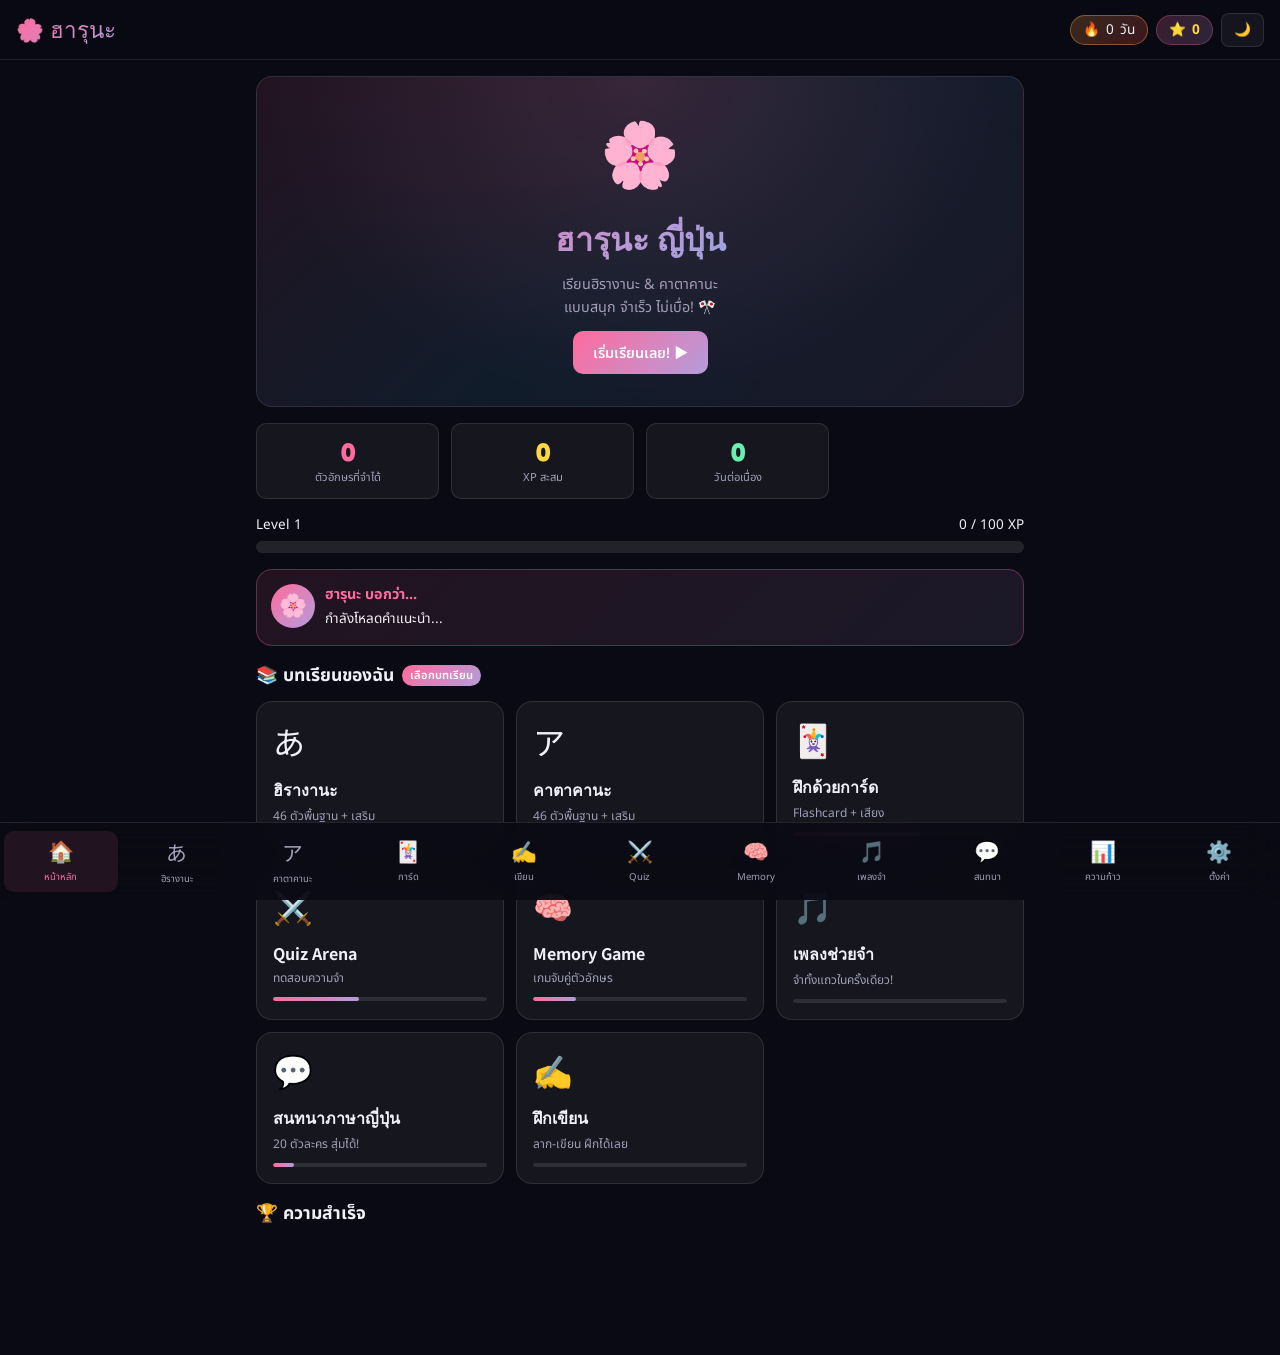
==== commit 47eae162: "Add initial version of the Haruna Japanese Learning App with Hiragana and Katakana lessons" ====
--- a/index_bk.html
+++ b/index_bk.html
@@ -3,1899 +3,540 @@
 <head>
 <meta charset="UTF-8">
 <meta name="viewport" content="width=device-width, initial-scale=1.0">
-<title>🌸 เรียนภาษาญี่ปุ่น - Japanese for Thai Students</title>
-<link href="https://fonts.googleapis.com/css2?family=Noto+Sans+Thai:wght@300;400;500;600;700&family=Noto+Sans+JP:wght@300;400;500;700&family=Sarabun:wght@300;400;500;600;700&display=swap" rel="stylesheet">
-<style>
-  :root {
-    --sakura: #FF6B9D;
-    --sakura-light: #FFB3D1;
-    --sakura-pale: #FFF0F5;
-    --indigo: #3B3F99;
-    --indigo-deep: #1A1D6E;
-    --indigo-light: #6B70D4;
-    --gold: #F5A623;
-    --gold-light: #FDD57E;
-    --jade: #2ECC71;
-    --jade-light: #A8F0C6;
-    --coral: #FF6348;
-    --sky: #48DBFB;
-    --sky-dark: #1BA3C6;
-    --cream: #FFFDF7;
-    --text-dark: #1A1A2E;
-    --text-mid: #4A4A6A;
-    --text-light: #8888AA;
-    --white: #FFFFFF;
-    --shadow-sm: 0 2px 8px rgba(59,63,153,0.10);
-    --shadow-md: 0 6px 24px rgba(59,63,153,0.14);
-    --shadow-lg: 0 16px 48px rgba(59,63,153,0.18);
-    --radius: 18px;
-    --radius-sm: 10px;
-  }
-
-  * { margin: 0; padding: 0; box-sizing: border-box; }
-
-  body {
-    font-family: 'Sarabun', 'Noto Sans Thai', sans-serif;
-    background: linear-gradient(135deg, #0F0C29 0%, #302B63 50%, #24243e 100%);
-    min-height: 100vh;
-    color: var(--text-dark);
-    overflow-x: hidden;
-  }
-
-  /* ===== STARS BACKGROUND ===== */
-  .stars {
-    position: fixed;
-    top: 0; left: 0;
-    width: 100%; height: 100%;
-    pointer-events: none;
-    z-index: 0;
-  }
-  .star {
-    position: absolute;
-    background: white;
-    border-radius: 50%;
-    animation: twinkle var(--d, 3s) ease-in-out infinite alternate;
-  }
-
-  @keyframes twinkle {
-    0% { opacity: 0.1; transform: scale(1); }
-    100% { opacity: 0.9; transform: scale(1.4); }
-  }
-
-  /* ===== SAKURA PETALS ===== */
-  .petal {
-    position: fixed;
-    font-size: 18px;
-    animation: fall linear infinite;
-    pointer-events: none;
-    z-index: 1;
-    opacity: 0.7;
-  }
-  @keyframes fall {
-    0% { transform: translateY(-60px) rotate(0deg); opacity: 0.8; }
-    100% { transform: translateY(110vh) rotate(360deg); opacity: 0; }
-  }
-
-  /* ===== MAIN LAYOUT ===== */
-  .app {
-    position: relative;
-    z-index: 2;
-    min-height: 100vh;
-  }
-
-  /* ===== HEADER ===== */
-  header {
-    text-align: center;
-    padding: 50px 20px 30px;
-    animation: fadeInDown 0.8s ease;
-  }
-
-  @keyframes fadeInDown {
-    from { opacity: 0; transform: translateY(-30px); }
-    to { opacity: 1; transform: translateY(0); }
-  }
-
-  .logo {
-    font-size: clamp(2rem, 5vw, 3.5rem);
-    font-weight: 700;
-    color: var(--white);
-    text-shadow: 0 0 30px rgba(255,107,157,0.8);
-    letter-spacing: 2px;
-    margin-bottom: 8px;
-  }
-  .logo span { color: var(--sakura); }
-
-  .subtitle {
-    color: var(--sakura-light);
-    font-size: 1.1rem;
-    margin-bottom: 20px;
-    font-weight: 400;
-  }
-
-  /* ===== NAVIGATION TABS ===== */
-  .nav-tabs {
-    display: flex;
-    justify-content: center;
-    gap: 8px;
-    padding: 0 20px 20px;
-    flex-wrap: wrap;
-    animation: fadeIn 1s ease 0.3s both;
-  }
-
-  @keyframes fadeIn {
-    from { opacity: 0; transform: translateY(20px); }
-    to { opacity: 1; transform: translateY(0); }
-  }
-
-  .tab-btn {
-    background: rgba(255,255,255,0.08);
-    border: 1.5px solid rgba(255,107,157,0.3);
-    color: var(--sakura-light);
-    padding: 10px 20px;
-    border-radius: 50px;
-    cursor: pointer;
-    font-family: 'Sarabun', sans-serif;
-    font-size: 0.9rem;
-    font-weight: 500;
-    transition: all 0.3s ease;
-    backdrop-filter: blur(8px);
-    white-space: nowrap;
-  }
-  .tab-btn:hover, .tab-btn.active {
-    background: linear-gradient(135deg, var(--sakura), var(--indigo-light));
-    border-color: var(--sakura);
-    color: white;
-    box-shadow: 0 4px 20px rgba(255,107,157,0.4);
-    transform: translateY(-2px);
-  }
-
-  /* ===== CONTENT SECTIONS ===== */
-  .content {
-    padding: 0 20px 60px;
-    max-width: 900px;
-    margin: 0 auto;
-  }
-
-  .section {
-    display: none;
-    animation: sectionIn 0.5s ease;
-  }
-  .section.active { display: block; }
-
-  @keyframes sectionIn {
-    from { opacity: 0; transform: translateY(20px); }
-    to { opacity: 1; transform: translateY(0); }
-  }
-
-  /* ===== CARD ===== */
-  .card {
-    background: rgba(255,255,255,0.95);
-    border-radius: var(--radius);
-    padding: 28px;
-    margin-bottom: 22px;
-    box-shadow: var(--shadow-lg);
-    border: 1px solid rgba(255,107,157,0.12);
-    position: relative;
-    overflow: hidden;
-  }
-  .card::before {
-    content: '';
-    position: absolute;
-    top: 0; left: 0;
-    width: 100%; height: 4px;
-    background: linear-gradient(90deg, var(--sakura), var(--indigo-light), var(--gold));
-  }
-
-  .card-title {
-    font-size: 1.4rem;
-    font-weight: 700;
-    color: var(--indigo-deep);
-    margin-bottom: 16px;
-    display: flex;
-    align-items: center;
-    gap: 10px;
-  }
-
-  .card-subtitle {
-    font-size: 1.05rem;
-    color: var(--text-mid);
-    font-weight: 600;
-    margin: 16px 0 10px;
-  }
-
-  p { color: var(--text-mid); line-height: 1.8; margin-bottom: 10px; font-size: 1rem; }
-
-  /* ===== HIRAGANA / KATAKANA CHART ===== */
-  .kana-grid {
-    display: grid;
-    grid-template-columns: repeat(auto-fill, minmax(64px, 1fr));
-    gap: 8px;
-    margin: 16px 0;
-  }
-
-  .kana-cell {
-    background: linear-gradient(135deg, var(--sakura-pale), #fff);
-    border: 1.5px solid var(--sakura-light);
-    border-radius: 12px;
-    padding: 10px 4px 6px;
-    text-align: center;
-    cursor: pointer;
-    transition: all 0.25s ease;
-    position: relative;
-  }
-  .kana-cell:hover {
-    background: linear-gradient(135deg, var(--sakura), #FF8EC7);
-    color: white;
-    transform: scale(1.12);
-    box-shadow: 0 6px 18px rgba(255,107,157,0.4);
-    z-index: 5;
-  }
-  .kana-cell .jp {
-    font-family: 'Noto Sans JP', sans-serif;
-    font-size: 1.5rem;
-    display: block;
-    line-height: 1;
-    color: var(--indigo-deep);
-    font-weight: 500;
-  }
-  .kana-cell:hover .jp { color: white; }
-  .kana-cell .rom {
-    font-size: 0.7rem;
-    color: var(--sakura);
-    font-weight: 600;
-    margin-top: 2px;
-    display: block;
-  }
-  .kana-cell:hover .rom { color: rgba(255,255,255,0.9); }
-
-  .kana-group-label {
-    font-size: 0.8rem;
-    font-weight: 700;
-    color: var(--indigo);
-    text-transform: uppercase;
-    letter-spacing: 1px;
-    margin: 18px 0 6px;
-    padding: 4px 10px;
-    background: var(--sakura-pale);
-    border-radius: 6px;
-    display: inline-block;
-  }
-
-  /* ===== FLASHCARD ===== */
-  .flashcard-area {
-    display: flex;
-    flex-direction: column;
-    align-items: center;
-    gap: 18px;
-    padding: 10px 0;
-  }
-
-  .flashcard {
-    width: 100%;
-    max-width: 320px;
-    height: 200px;
-    perspective: 1000px;
-    cursor: pointer;
-  }
-  .flashcard-inner {
-    position: relative;
-    width: 100%;
-    height: 100%;
-    transition: transform 0.6s ease;
-    transform-style: preserve-3d;
-  }
-  .flashcard.flipped .flashcard-inner {
-    transform: rotateY(180deg);
-  }
-  .flashcard-front, .flashcard-back {
-    position: absolute;
-    width: 100%;
-    height: 100%;
-    backface-visibility: hidden;
-    border-radius: 18px;
-    display: flex;
-    flex-direction: column;
-    align-items: center;
-    justify-content: center;
-    box-shadow: var(--shadow-md);
-  }
-  .flashcard-front {
-    background: linear-gradient(135deg, var(--sakura), var(--indigo-light));
-    color: white;
-  }
-  .flashcard-back {
-    background: linear-gradient(135deg, var(--indigo), var(--indigo-deep));
-    color: white;
-    transform: rotateY(180deg);
-  }
-  .flashcard-front .jp-big {
-    font-family: 'Noto Sans JP', sans-serif;
-    font-size: 5rem;
-    font-weight: 300;
-    line-height: 1;
-  }
-  .flashcard-back .rom-big {
-    font-size: 2.4rem;
-    font-weight: 700;
-    margin-bottom: 8px;
-    color: var(--gold-light);
-  }
-  .flashcard-back .meaning {
-    font-size: 1rem;
-    color: rgba(255,255,255,0.8);
-  }
-  .flashcard-hint {
-    font-size: 0.8rem;
-    color: rgba(255,255,255,0.6);
-    margin-top: 10px;
-  }
-
-  .fc-controls {
-    display: flex;
-    gap: 12px;
-    flex-wrap: wrap;
-    justify-content: center;
-  }
-
-  .progress-bar-wrap {
-    width: 100%;
-    max-width: 320px;
-    background: rgba(0,0,0,0.08);
-    border-radius: 8px;
-    height: 8px;
-    overflow: hidden;
-  }
-  .progress-bar-fill {
-    height: 100%;
-    background: linear-gradient(90deg, var(--sakura), var(--gold));
-    border-radius: 8px;
-    transition: width 0.4s ease;
-  }
-  .fc-count { font-size: 0.9rem; color: var(--text-light); }
-
-  /* ===== TABLE ===== */
-  .compare-table {
-    width: 100%;
-    border-collapse: collapse;
-    margin: 16px 0;
-    font-size: 0.95rem;
-  }
-  .compare-table th {
-    background: linear-gradient(135deg, var(--indigo), var(--indigo-light));
-    color: white;
-    padding: 12px 16px;
-    text-align: left;
-    font-weight: 600;
-    font-size: 0.95rem;
-  }
-  .compare-table th:first-child { border-radius: 10px 0 0 0; }
-  .compare-table th:last-child { border-radius: 0 10px 0 0; }
-  .compare-table td {
-    padding: 11px 16px;
-    border-bottom: 1px solid rgba(59,63,153,0.08);
-    color: var(--text-mid);
-    vertical-align: top;
-    line-height: 1.7;
-  }
-  .compare-table tr:nth-child(even) td { background: var(--sakura-pale); }
-  .compare-table tr:hover td { background: #FFF0F5; }
-  .jp-text {
-    font-family: 'Noto Sans JP', sans-serif;
-    color: var(--indigo-deep);
-    font-weight: 500;
-    font-size: 1.05rem;
-  }
-  .highlight-ni {
-    background: linear-gradient(135deg, #FFE0EC, #FFB3D1);
-    color: var(--sakura);
-    font-weight: 700;
-    padding: 2px 8px;
-    border-radius: 6px;
-    font-family: 'Noto Sans JP', sans-serif;
-  }
-  .highlight-de {
-    background: linear-gradient(135deg, #E0EBFF, #B3C8FF);
-    color: var(--indigo);
-    font-weight: 700;
-    padding: 2px 8px;
-    border-radius: 6px;
-    font-family: 'Noto Sans JP', sans-serif;
-  }
-  .highlight-wo {
-    background: linear-gradient(135deg, #E0FFF0, #A8F0C6);
-    color: #1a7a4a;
-    font-weight: 700;
-    padding: 2px 8px;
-    border-radius: 6px;
-    font-family: 'Noto Sans JP', sans-serif;
-  }
-  .highlight-ga {
-    background: linear-gradient(135deg, #FFF3E0, #FFD79A);
-    color: #a05000;
-    font-weight: 700;
-    padding: 2px 8px;
-    border-radius: 6px;
-    font-family: 'Noto Sans JP', sans-serif;
-  }
-
-  /* ===== EXAMPLE SENTENCE BOX ===== */
-  .example-box {
-    background: linear-gradient(135deg, #F8F0FF, #EEF0FF);
-    border-left: 4px solid var(--indigo-light);
-    border-radius: 0 12px 12px 0;
-    padding: 14px 18px;
-    margin: 10px 0;
-  }
-  .example-box .jp-sent {
-    font-family: 'Noto Sans JP', sans-serif;
-    font-size: 1.2rem;
-    color: var(--indigo-deep);
-    font-weight: 500;
-    display: block;
-    margin-bottom: 4px;
-  }
-  .example-box .romaji {
-    font-size: 0.9rem;
-    color: var(--sakura);
-    font-weight: 600;
-    display: block;
-    margin-bottom: 4px;
-  }
-  .example-box .thai-meaning {
-    font-size: 0.95rem;
-    color: var(--text-mid);
-    display: block;
-  }
-
-  /* ===== TIP BOX ===== */
-  .tip-box {
-    background: linear-gradient(135deg, #FFFBEA, #FFF3C4);
-    border: 1.5px solid var(--gold);
-    border-radius: 12px;
-    padding: 14px 18px;
-    margin: 12px 0;
-    display: flex;
-    gap: 10px;
-    align-items: flex-start;
-  }
-  .tip-icon { font-size: 1.3rem; flex-shrink: 0; margin-top: 2px; }
-  .tip-content { font-size: 0.95rem; color: var(--text-mid); line-height: 1.7; }
-
-  .warning-box {
-    background: linear-gradient(135deg, #FFF5F5, #FFE0E0);
-    border: 1.5px solid #FF6B6B;
-    border-radius: 12px;
-    padding: 14px 18px;
-    margin: 12px 0;
-    display: flex;
-    gap: 10px;
-    align-items: flex-start;
-  }
-
-  /* ===== QUIZ ===== */
-  .quiz-card {
-    background: linear-gradient(135deg, var(--indigo-deep), var(--indigo));
-    border-radius: var(--radius);
-    padding: 28px;
-    margin-bottom: 16px;
-    color: white;
-  }
-  .quiz-question {
-    font-size: 1.2rem;
-    font-weight: 600;
-    margin-bottom: 20px;
-    line-height: 1.6;
-    color: white;
-  }
-  .quiz-jp {
-    font-family: 'Noto Sans JP', sans-serif;
-    font-size: 1.6rem;
-    color: var(--gold-light);
-    display: block;
-    margin: 8px 0 4px;
-  }
-  .quiz-options {
-    display: grid;
-    grid-template-columns: 1fr 1fr;
-    gap: 10px;
-    margin-top: 16px;
-  }
-  .quiz-opt {
-    background: rgba(255,255,255,0.1);
-    border: 1.5px solid rgba(255,255,255,0.25);
-    color: white;
-    padding: 12px 16px;
-    border-radius: 10px;
-    cursor: pointer;
-    font-family: 'Sarabun', sans-serif;
-    font-size: 1rem;
-    transition: all 0.2s ease;
-    text-align: left;
-    line-height: 1.5;
-  }
-  .quiz-opt:hover:not(:disabled) {
-    background: rgba(255,107,157,0.3);
-    border-color: var(--sakura);
-    transform: translateY(-1px);
-  }
-  .quiz-opt.correct {
-    background: rgba(46,204,113,0.3);
-    border-color: var(--jade);
-  }
-  .quiz-opt.wrong {
-    background: rgba(255,99,72,0.3);
-    border-color: var(--coral);
-  }
-  .quiz-feedback {
-    margin-top: 14px;
-    padding: 12px 16px;
-    border-radius: 10px;
-    font-size: 0.95rem;
-    line-height: 1.6;
-    display: none;
-  }
-  .quiz-feedback.show { display: block; }
-  .quiz-feedback.correct-fb {
-    background: rgba(46,204,113,0.2);
-    border: 1px solid var(--jade);
-    color: #a8f0c6;
-  }
-  .quiz-feedback.wrong-fb {
-    background: rgba(255,99,72,0.2);
-    border: 1px solid var(--coral);
-    color: #ffc4bc;
-  }
-
-  .quiz-score-display {
-    text-align: center;
-    padding: 20px;
-    background: linear-gradient(135deg, var(--sakura), var(--indigo-light));
-    border-radius: var(--radius);
-    color: white;
-    margin-bottom: 16px;
-  }
-  .score-number {
-    font-size: 3rem;
-    font-weight: 700;
-    display: block;
-  }
-
-  /* ===== BUTTONS ===== */
-  .btn {
-    display: inline-flex;
-    align-items: center;
-    gap: 8px;
-    padding: 12px 24px;
-    border-radius: 50px;
-    border: none;
-    cursor: pointer;
-    font-family: 'Sarabun', sans-serif;
-    font-size: 1rem;
-    font-weight: 600;
-    transition: all 0.3s ease;
-    text-decoration: none;
-  }
-  .btn-primary {
-    background: linear-gradient(135deg, var(--sakura), #FF4499);
-    color: white;
-    box-shadow: 0 4px 16px rgba(255,107,157,0.4);
-  }
-  .btn-primary:hover {
-    transform: translateY(-2px);
-    box-shadow: 0 8px 24px rgba(255,107,157,0.55);
-  }
-  .btn-secondary {
-    background: linear-gradient(135deg, var(--indigo), var(--indigo-light));
-    color: white;
-    box-shadow: 0 4px 16px rgba(59,63,153,0.3);
-  }
-  .btn-secondary:hover {
-    transform: translateY(-2px);
-    box-shadow: 0 8px 24px rgba(59,63,153,0.4);
-  }
-  .btn-outline {
-    background: transparent;
-    border: 2px solid var(--sakura-light);
-    color: var(--text-mid);
-  }
-  .btn-outline:hover {
-    background: var(--sakura-pale);
-    border-color: var(--sakura);
-  }
-
-  /* ===== VERB PAIR GRID ===== */
-  .verb-pair {
-    display: grid;
-    grid-template-columns: 1fr 1fr;
-    gap: 10px;
-    margin: 10px 0;
-  }
-  .verb-box {
-    border-radius: 12px;
-    padding: 14px;
-    text-align: center;
-  }
-  .verb-box.transitive {
-    background: linear-gradient(135deg, #FFE0EC, #FFB3D1);
-    border: 1.5px solid var(--sakura);
-  }
-  .verb-box.intransitive {
-    background: linear-gradient(135deg, #E0EBFF, #B3C8FF);
-    border: 1.5px solid var(--indigo-light);
-  }
-  .verb-box .vb-label {
-    font-size: 0.75rem;
-    font-weight: 700;
-    letter-spacing: 1px;
-    margin-bottom: 6px;
-    display: block;
-  }
-  .verb-box.transitive .vb-label { color: var(--sakura); }
-  .verb-box.intransitive .vb-label { color: var(--indigo); }
-  .verb-box .vb-jp {
-    font-family: 'Noto Sans JP', sans-serif;
-    font-size: 1.6rem;
-    color: var(--indigo-deep);
-    display: block;
-    margin-bottom: 4px;
-  }
-  .verb-box .vb-rom {
-    font-size: 0.8rem;
-    color: var(--text-mid);
-    display: block;
-  }
-  .verb-box .vb-meaning {
-    font-size: 0.85rem;
-    color: var(--text-mid);
-    display: block;
-    margin-top: 4px;
-  }
-
-  /* ===== BADGE ===== */
-  .badge {
-    display: inline-block;
-    padding: 3px 10px;
-    border-radius: 20px;
-    font-size: 0.78rem;
-    font-weight: 700;
-    letter-spacing: 0.5px;
-  }
-  .badge-ni { background: var(--sakura-pale); color: var(--sakura); border: 1px solid var(--sakura-light); }
-  .badge-de { background: #EEF0FF; color: var(--indigo); border: 1px solid var(--indigo-light); }
-  .badge-jlpt { background: linear-gradient(135deg, var(--gold-light), #FFE599); color: #7a5500; border: 1px solid var(--gold); }
-
-  /* ===== PROGRESS TRACKER ===== */
-  .topic-progress {
-    display: flex;
-    justify-content: center;
-    gap: 16px;
-    margin-bottom: 20px;
-    flex-wrap: wrap;
-  }
-  .tp-item {
-    display: flex;
-    flex-direction: column;
-    align-items: center;
-    gap: 4px;
-    cursor: pointer;
-    transition: all 0.3s ease;
-  }
-  .tp-circle {
-    width: 52px;
-    height: 52px;
-    border-radius: 50%;
-    display: flex;
-    align-items: center;
-    justify-content: center;
-    font-size: 1.4rem;
-    transition: all 0.3s ease;
-    border: 3px solid transparent;
-  }
-  .tp-item.done .tp-circle {
-    background: linear-gradient(135deg, var(--jade), #27ae60);
-    border-color: var(--jade);
-    box-shadow: 0 4px 16px rgba(46,204,113,0.4);
-  }
-  .tp-item:not(.done) .tp-circle {
-    background: rgba(255,255,255,0.1);
-    border-color: rgba(255,107,157,0.3);
-  }
-  .tp-label { font-size: 0.75rem; color: rgba(255,255,255,0.7); text-align: center; max-width: 70px; }
-
-  /* ===== DAILY STUDY PLAN ===== */
-  .study-day {
-    background: linear-gradient(135deg, var(--sakura-pale), #fff);
-    border: 1.5px solid var(--sakura-light);
-    border-radius: 12px;
-    padding: 14px 18px;
-    margin: 8px 0;
-  }
-  .study-day-title {
-    font-weight: 700;
-    color: var(--sakura);
-    font-size: 0.95rem;
-    margin-bottom: 6px;
-    display: flex;
-    align-items: center;
-    gap: 6px;
-  }
-  .study-day ul { padding-left: 18px; }
-  .study-day ul li { color: var(--text-mid); font-size: 0.9rem; line-height: 1.7; }
-
-  /* ===== WRITING STROKE ORDER ===== */
-  .stroke-grid {
-    display: flex;
-    gap: 12px;
-    flex-wrap: wrap;
-    margin: 12px 0;
-  }
-  .stroke-card {
-    width: 90px;
-    background: linear-gradient(135deg, #fff, var(--sakura-pale));
-    border: 1.5px solid var(--sakura-light);
-    border-radius: 12px;
-    padding: 12px 8px;
-    text-align: center;
-    cursor: pointer;
-    transition: all 0.3s ease;
-  }
-  .stroke-card:hover {
-    transform: scale(1.08);
-    box-shadow: 0 6px 20px rgba(255,107,157,0.3);
-    background: linear-gradient(135deg, var(--sakura), #FF8EC7);
-    border-color: var(--sakura);
-  }
-  .stroke-card:hover * { color: white !important; }
-  .stroke-card .sc-jp {
-    font-family: 'Noto Sans JP', sans-serif;
-    font-size: 2.5rem;
-    display: block;
-    color: var(--indigo-deep);
-  }
-  .stroke-card .sc-rom { font-size: 0.85rem; color: var(--sakura); font-weight: 600; }
-  .stroke-card .sc-word { font-size: 0.75rem; color: var(--text-light); }
-
-  /* ===== PARTICLE DIAGRAM ===== */
-  .particle-diagram {
-    display: flex;
-    align-items: stretch;
-    gap: 12px;
-    margin: 16px 0;
-    flex-wrap: wrap;
-  }
-  .pd-box {
-    flex: 1;
-    min-width: 200px;
-    border-radius: 14px;
-    padding: 18px;
-    position: relative;
-  }
-  .pd-ni {
-    background: linear-gradient(135deg, #FFF0F5, #FFD6E8);
-    border: 2px solid var(--sakura);
-  }
-  .pd-de {
-    background: linear-gradient(135deg, #EEF0FF, #D6DCFF);
-    border: 2px solid var(--indigo-light);
-  }
-  .pd-title {
-    font-size: 2rem;
-    font-family: 'Noto Sans JP', sans-serif;
-    font-weight: 700;
-    display: block;
-    margin-bottom: 4px;
-  }
-  .pd-ni .pd-title { color: var(--sakura); }
-  .pd-de .pd-title { color: var(--indigo); }
-  .pd-rom { font-size: 0.85rem; color: var(--text-light); margin-bottom: 10px; display: block; }
-  .pd-uses li {
-    font-size: 0.88rem;
-    color: var(--text-mid);
-    line-height: 1.7;
-    margin-bottom: 3px;
-  }
-
-  /* ===== ANIMATIONS ===== */
-  @keyframes bounce {
-    0%,100% { transform: translateY(0); }
-    50% { transform: translateY(-8px); }
-  }
-  .bounce { animation: bounce 2s ease infinite; }
-
-  @keyframes pulse {
-    0%,100% { opacity: 1; }
-    50% { opacity: 0.6; }
-  }
-
-  .emoji-big { font-size: 2rem; }
-
-  /* ===== RESPONSIVE ===== */
-  @media (max-width: 600px) {
-    .quiz-options { grid-template-columns: 1fr; }
-    .verb-pair { grid-template-columns: 1fr; }
-    .particle-diagram { flex-direction: column; }
-    .kana-grid { grid-template-columns: repeat(auto-fill, minmax(52px, 1fr)); }
-  }
-
-  /* ===== SCROLLBAR ===== */
-  ::-webkit-scrollbar { width: 6px; }
-  ::-webkit-scrollbar-track { background: transparent; }
-  ::-webkit-scrollbar-thumb { background: var(--sakura); border-radius: 3px; }
-
-  /* ===== VISUAL ASSOCIATION BOX ===== */
-  .assoc-box {
-    display: flex;
-    align-items: center;
-    gap: 16px;
-    background: linear-gradient(135deg, #FFF9F0, #FFF3E0);
-    border: 1.5px solid var(--gold);
-    border-radius: 14px;
-    padding: 14px 18px;
-    margin: 10px 0;
-  }
-  .assoc-jp {
-    font-family: 'Noto Sans JP', sans-serif;
-    font-size: 3rem;
-    color: var(--indigo-deep);
-    line-height: 1;
-    min-width: 60px;
-    text-align: center;
-  }
-  .assoc-desc { flex: 1; }
-  .assoc-desc .assoc-title { font-weight: 700; color: var(--gold); margin-bottom: 4px; font-size: 0.95rem; }
-  .assoc-desc p { font-size: 0.9rem; color: var(--text-mid); margin: 0; }
-
-  .section-divider {
-    height: 2px;
-    background: linear-gradient(90deg, transparent, var(--sakura-light), transparent);
-    margin: 24px 0;
-    border-radius: 2px;
-  }
-
-  .home-grid {
-    display: grid;
-    grid-template-columns: repeat(auto-fit, minmax(240px, 1fr));
-    gap: 18px;
-    margin: 24px 0;
-  }
-  .home-card {
-    background: rgba(255,255,255,0.95);
-    border-radius: var(--radius);
-    padding: 28px 22px;
-    text-align: center;
-    cursor: pointer;
-    transition: all 0.3s ease;
-    box-shadow: var(--shadow-md);
-    border: 1px solid rgba(255,107,157,0.12);
-    position: relative;
-    overflow: hidden;
-  }
-  .home-card::before {
-    content: '';
-    position: absolute;
-    top: 0; left: 0; right: 0; height: 4px;
-  }
-  .home-card:nth-child(1)::before { background: linear-gradient(90deg, var(--sakura), var(--gold)); }
-  .home-card:nth-child(2)::before { background: linear-gradient(90deg, var(--indigo-light), var(--sky)); }
-  .home-card:nth-child(3)::before { background: linear-gradient(90deg, var(--jade), var(--sky-dark)); }
-  .home-card:hover {
-    transform: translateY(-6px);
-    box-shadow: var(--shadow-lg);
-  }
-  .home-card .hc-icon { font-size: 3rem; margin-bottom: 12px; display: block; }
-  .home-card .hc-title { font-size: 1.2rem; font-weight: 700; color: var(--indigo-deep); margin-bottom: 8px; }
-  .home-card .hc-desc { font-size: 0.9rem; color: var(--text-light); line-height: 1.6; }
-
-</style>
+<title>ฮารุนะ - เรียนฮิรางานะ & คาตาคานะ</title>
+<link href="https://fonts.googleapis.com/css2?family=Noto+Sans+JP:wght@300;400;700;900&family=Noto+Sans+Thai:wght@300;400;600;700&family=Fredoka+One&display=swap" rel="stylesheet">
+<link rel="stylesheet" href="css/style.css">
 </head>
 <body>
 
-<!-- Stars -->
-<div class="stars" id="stars"></div>
-
-<!-- Petals -->
-<div id="petals"></div>
-
-<div class="app">
-  <header>
-    <div class="logo">🌸 <span>เรียนภาษาญี่ปุ่น</span></div>
-    <div class="subtitle">สำหรับนักเรียนไทย | Japanese for Thai Students ✨</div>
-  </header>
-
-  <!-- NAV TABS -->
-  <div class="nav-tabs">
-    <button class="tab-btn active" onclick="showSection('home')">🏠 หน้าหลัก</button>
-    <button class="tab-btn" onclick="showSection('hiragana')">📝 ฮิระงะนะ</button>
-    <button class="tab-btn" onclick="showSection('katakana')">📋 คะตะคะนะ</button>
-    <button class="tab-btn" onclick="showSection('particles')">🎯 に vs で</button>
-    <button class="tab-btn" onclick="showSection('verbs')">⚡ 他動詞・自動詞</button>
-    <button class="tab-btn" onclick="showSection('quiz')">🏆 ทดสอบรวม</button>
+<div class="jp-bg" id="jpBg"></div>
+<div id="particles"></div>
+
+<div id="app">
+  <!-- ===== NAV ===== -->
+  <nav class="nav">
+    <div class="nav-logo" onclick="showPage('home')">🌸 ฮารุนะ</div>
+    <div class="nav-actions">
+      <div class="streak-badge"><span class="fire">🔥</span><span id="streakCount">0</span> วัน</div>
+      <div class="xp-display">⭐ <span id="navXP">0</span></div>
+      <button class="nav-btn" onclick="toggleTheme()">🌙</button>
+    </div>
+  </nav>
+
+  <main class="main">
+
+    <!-- ===== HOME ===== -->
+    <div class="page active" id="page-home">
+      <div class="hero">
+        <div class="mascot">🌸</div>
+        <h1>ฮารุนะ ญี่ปุ่น</h1>
+        <p>เรียนฮิรางานะ & คาตาคานะ<br>แบบสนุก จำเร็ว ไม่เบื่อ! 🎌</p>
+        <div style="margin-top:12px">
+          <button class="btn btn-primary" onclick="showPage('hiragana')">เริ่มเรียนเลย! ▶</button>
+        </div>
+      </div>
+
+      <div class="stats-grid">
+        <div class="stat-card">
+          <div class="stat-val" style="color:var(--pink)" id="statLearned">0</div>
+          <div class="stat-label">ตัวอักษรที่จำได้</div>
+        </div>
+        <div class="stat-card">
+          <div class="stat-val" style="color:var(--yellow)" id="statXP">0</div>
+          <div class="stat-label">XP สะสม</div>
+        </div>
+        <div class="stat-card">
+          <div class="stat-val" style="color:var(--green)" id="statStreak">0</div>
+          <div class="stat-label">วันต่อเนื่อง</div>
+        </div>
+      </div>
+
+      <div class="xp-bar-wrap">
+        <div class="xp-bar-label">
+          <span>Level <span id="userLevel">1</span></span>
+          <span id="xpProgress">0 / 100 XP</span>
+        </div>
+        <div class="xp-bar"><div class="xp-bar-fill" id="xpFill" style="width:0%"></div></div>
+      </div>
+
+      <div class="haruna-tip">
+        <div class="haruna-avatar">🌸</div>
+        <div>
+          <div class="haruna-tip-title">ฮารุนะ บอกว่า...</div>
+          <div class="haruna-tip-text" id="dailyTip">กำลังโหลดคำแนะนำ...</div>
+        </div>
+      </div>
+
+      <div class="section-title">📚 บทเรียนของฉัน <span class="badge">เลือกบทเรียน</span></div>
+      <div class="lesson-grid">
+        <div class="lesson-card" onclick="showPage('hiragana')">
+          <div class="lc-icon">あ</div>
+          <div class="lc-title">ฮิรางานะ</div>
+          <div class="lc-sub">46 ตัวพื้นฐาน + เสริม</div>
+          <div class="lc-prog"><div class="lc-prog-fill" id="hiraProgFill" style="width:0%"></div></div>
+        </div>
+        <div class="lesson-card" onclick="showPage('katakana')">
+          <div class="lc-icon">ア</div>
+          <div class="lc-title">คาตาคานะ</div>
+          <div class="lc-sub">46 ตัวพื้นฐาน + เสริม</div>
+          <div class="lc-prog"><div class="lc-prog-fill" id="kataProgFill" style="width:0%"></div></div>
+        </div>
+        <div class="lesson-card" onclick="showPage('flashcards')">
+          <div class="lc-icon">🃏</div>
+          <div class="lc-title">ฝึกด้วยการ์ด</div>
+          <div class="lc-sub">Flashcard + เสียง</div>
+          <div class="lc-prog"><div class="lc-prog-fill" style="width:60%"></div></div>
+        </div>
+        <div class="lesson-card" onclick="showPage('quiz')">
+          <div class="lc-icon">⚔️</div>
+          <div class="lc-title">Quiz Arena</div>
+          <div class="lc-sub">ทดสอบความจำ</div>
+          <div class="lc-prog"><div class="lc-prog-fill" style="width:40%"></div></div>
+        </div>
+        <div class="lesson-card" onclick="showPage('memory')">
+          <div class="lc-icon">🧠</div>
+          <div class="lc-title">Memory Game</div>
+          <div class="lc-sub">เกมจับคู่ตัวอักษร</div>
+          <div class="lc-prog"><div class="lc-prog-fill" style="width:20%"></div></div>
+        </div>
+        <div class="lesson-card" onclick="showPage('song')">
+          <div class="lc-icon">🎵</div>
+          <div class="lc-title">เพลงช่วยจำ</div>
+          <div class="lc-sub">จำทั้งแถวในครั้งเดียว!</div>
+          <div class="lc-prog"><div class="lc-prog-fill" style="width:0%"></div></div>
+        </div>
+        <div class="lesson-card" onclick="showPage('conversation')">
+          <div class="lc-icon">💬</div>
+          <div class="lc-title">สนทนาภาษาญี่ปุ่น</div>
+          <div class="lc-sub">20 ตัวละคร สุ่มได้!</div>
+          <div class="lc-prog"><div class="lc-prog-fill" style="width:10%"></div></div>
+        </div>
+        <div class="lesson-card" onclick="showPage('writing')">
+          <div class="lc-icon">✍️</div>
+          <div class="lc-title">ฝึกเขียน</div>
+          <div class="lc-sub">ลาก-เขียน ฝึกได้เลย</div>
+          <div class="lc-prog"><div class="lc-prog-fill" style="width:0%"></div></div>
+        </div>
+      </div>
+
+      <div class="section-title">🏆 ความสำเร็จ</div>
+      <div class="achievement-grid" id="homeAchievements"></div>
+    </div>
+
+    <!-- ===== HIRAGANA ===== -->
+    <div class="page" id="page-hiragana">
+      <div class="section-title" style="font-size:1.3rem">あ ฮิรางานะ <span class="badge">Japanese Script</span></div>
+      <div class="haruna-tip">
+        <div class="haruna-avatar">🌸</div>
+        <div>
+          <div class="haruna-tip-title">ทำไมต้องเรียนฮิรางานะ?</div>
+          <div class="haruna-tip-text">ฮิรางานะ เป็นตัวอักษรพื้นฐานของภาษาญี่ปุ่น ใช้เขียนคำไวยากรณ์ คำลงท้าย และคำพื้นเมือง ถ้าจำได้ครบทั้ง 46 ตัว จะอ่านภาษาญี่ปุ่นได้เลยค่ะ! 🌟</div>
+        </div>
+      </div>
+      <div class="type-selector" id="hiraFilter">
+        <button class="type-btn active" onclick="filterHira('all',this)">ทั้งหมด</button>
+        <button class="type-btn" onclick="filterHira('vowel',this)">สระ</button>
+        <button class="type-btn" onclick="filterHira('k',this)">K-แถว</button>
+        <button class="type-btn" onclick="filterHira('s',this)">S-แถว</button>
+        <button class="type-btn" onclick="filterHira('t',this)">T-แถว</button>
+        <button class="type-btn" onclick="filterHira('n',this)">N-แถว</button>
+        <button class="type-btn" onclick="filterHira('h',this)">H-แถว</button>
+        <button class="type-btn" onclick="filterHira('m',this)">M-แถว</button>
+        <button class="type-btn" onclick="filterHira('r',this)">R-แถว</button>
+        <button class="type-btn" onclick="filterHira('combo',this)">ผสม</button>
+        <button class="type-btn" onclick="filterHira('dakuten',this)">ดาคุเต็น</button>
+      </div>
+      <div class="kana-grid" id="hiraGrid"></div>
+    </div>
+
+    <!-- ===== KATAKANA ===== -->
+    <div class="page" id="page-katakana">
+      <div class="section-title" style="font-size:1.3rem">ア คาตาคานะ <span class="badge">Foreign Words</span></div>
+      <div class="haruna-tip">
+        <div class="haruna-avatar">🌸</div>
+        <div>
+          <div class="haruna-tip-title">คาตาคานะใช้ทำอะไร?</div>
+          <div class="haruna-tip-text">คาตาคานะใช้เขียนคำทับศัพท์จากภาษาต่างประเทศ เช่น コーヒー (coffee) ケーキ (cake) นอกจากนี้ยังใช้เน้นคำหรือเขียนชื่อต่างชาติค่ะ! 🌍</div>
+        </div>
+      </div>
+      <div class="type-selector" id="kataFilter">
+        <button class="type-btn active" onclick="filterKata('all',this)">ทั้งหมด</button>
+        <button class="type-btn" onclick="filterKata('vowel',this)">สระ</button>
+        <button class="type-btn" onclick="filterKata('k',this)">K-แถว</button>
+        <button class="type-btn" onclick="filterKata('s',this)">S-แถว</button>
+        <button class="type-btn" onclick="filterKata('t',this)">T-แถว</button>
+        <button class="type-btn" onclick="filterKata('n',this)">N-แถว</button>
+        <button class="type-btn" onclick="filterKata('h',this)">H-แถว</button>
+        <button class="type-btn" onclick="filterKata('m',this)">M-แถว</button>
+        <button class="type-btn" onclick="filterKata('r',this)">R-แถว</button>
+        <button class="type-btn" onclick="filterKata('combo',this)">ผสม</button>
+        <button class="type-btn" onclick="filterKata('dakuten',this)">ดาคุเต็น</button>
+      </div>
+      <div class="kana-grid" id="kataGrid"></div>
+    </div>
+
+    <!-- ===== FLASHCARDS ===== -->
+    <div class="page" id="page-flashcards">
+      <div class="section-title">🃏 Flashcard <span class="badge">กดเพื่อพลิก</span></div>
+      <div class="type-selector">
+        <button class="type-btn active" onclick="setFCType('all',this)">ทั้งหมด</button>
+        <button class="type-btn" onclick="setFCType('hiragana',this)">ฮิรางานะ</button>
+        <button class="type-btn" onclick="setFCType('katakana',this)">คาตาคานะ</button>
+        <button class="type-btn" onclick="setFCType('weak',this)">⚡ ยังยาก</button>
+      </div>
+      <div class="fc-progress">
+        <span id="fcCurrent">0</span>/<span id="fcTotal">0</span>
+        <div class="fc-progress-bar"><div class="fc-progress-fill" id="fcProgFill" style="width:0%"></div></div>
+        <button class="audio-btn" onclick="speakCurrentFC()">🔊</button>
+      </div>
+      <div class="flashcard-container">
+        <div class="flashcard" id="flashcard" onclick="flipFC()">
+          <div class="flashcard-front">
+            <div class="fc-char" id="fcChar">あ</div>
+            <div class="fc-type" id="fcTypeLabel">ฮิรางานะ</div>
+            <div style="margin-top:12px;font-size:0.8rem;color:var(--text2)">👆 แตะเพื่อดูคำตอบ</div>
+          </div>
+          <div class="flashcard-back">
+            <div class="fc-romaji" id="fcRomaji">a</div>
+            <div class="fc-thai" id="fcThai">อา</div>
+            <div class="fc-hint" id="fcHint">💡 ความจำ: ...</div>
+            <div class="fc-example" id="fcExample">📝 ...</div>
+          </div>
+        </div>
+      </div>
+      <div class="fc-controls">
+        <button class="btn btn-danger" onclick="markFC('hard')">😓 ยังยาก</button>
+        <button class="btn btn-outline btn-sm" onclick="nextFC()">ข้าม →</button>
+        <button class="btn btn-success" onclick="markFC('easy')">✅ จำได้แล้ว!</button>
+      </div>
+      <div class="haruna-tip">
+        <div class="haruna-avatar">🌸</div>
+        <div>
+          <div class="haruna-tip-title">เทคนิคการจำแบบฮารุนะ</div>
+          <div class="haruna-tip-text">ลองนึกภาพในหัวว่าตัวอักษรนี้เหมือนอะไร แล้วเชื่อมกับเสียงที่อ่าน จะจำได้เร็วกว่าการท่อง 10 เท่าค่ะ! 🧠✨</div>
+        </div>
+      </div>
+    </div>
+
+    <!-- ===== WRITING ===== -->
+    <div class="page" id="page-writing">
+      <div class="section-title">✍️ ฝึกเขียน <span class="badge">ลาก-เขียน</span></div>
+      <div class="haruna-tip">
+        <div class="haruna-avatar">🌸</div>
+        <div>
+          <div class="haruna-tip-title">เคล็ดลับการเขียนญี่ปุ่น</div>
+          <div class="haruna-tip-text">การเขียนซ้ำๆ ช่วยให้จำตัวอักษรได้ดีขึ้นมากค่ะ! ลองเขียนอย่างน้อย 10 ครั้งต่อตัว แล้วจะติดมือเอง 💪</div>
+        </div>
+      </div>
+      <div class="type-selector">
+        <button class="type-btn active" onclick="setWriteType('hiragana',this)">ฮิรางานะ</button>
+        <button class="type-btn" onclick="setWriteType('katakana',this)">คาตาคานะ</button>
+      </div>
+      <div class="writing-canvas-wrap">
+        <div style="display:flex;align-items:center;justify-content:center;gap:16px;margin-bottom:16px">
+          <div>
+            <div class="writing-char" id="writeChar">あ</div>
+            <div style="font-size:1rem;font-weight:700;color:var(--pink)" id="writeRomaji">a</div>
+            <div style="font-size:0.8rem;color:var(--text2)" id="writeThai">อา</div>
+          </div>
+          <div style="font-size:0.8rem;color:var(--text2);max-width:140px;line-height:1.5" id="writeMnemonic">ตำแหน่งลำดับการเขียน</div>
+        </div>
+        <canvas id="drawCanvas" width="280" height="200"></canvas>
+        <div class="writing-controls">
+          <button class="btn btn-outline btn-sm" onclick="clearCanvas()">🗑️ ลบ</button>
+          <button class="btn btn-primary btn-sm" onclick="nextWriteChar()">ตัวต่อไป →</button>
+          <button class="btn btn-success btn-sm" onclick="checkWriting()">✅ ดูตัวอย่าง</button>
+        </div>
+      </div>
+      <div class="section-title">เลือกตัวที่จะฝึก</div>
+      <div class="kana-grid" id="writeSelectGrid"></div>
+    </div>
+
+    <!-- ===== QUIZ ===== -->
+    <div class="page" id="page-quiz">
+      <div class="section-title">⚔️ Quiz Arena <span class="badge">สู้เลย!</span></div>
+      <div id="quizMenu">
+        <div class="haruna-tip">
+          <div class="haruna-avatar">🌸</div>
+          <div>
+            <div class="haruna-tip-title">เลือกประเภท Quiz</div>
+            <div class="haruna-tip-text">ทดสอบความจำด้วย Quiz หลายแบบ! ยิ่งทำบ่อย ยิ่งจำดีขึ้นค่ะ 🎯</div>
+          </div>
+        </div>
+        <div class="lesson-grid">
+          <div class="lesson-card" onclick="startQuiz('char2romaji')">
+            <div class="lc-icon">🔤</div>
+            <div class="lc-title">ตัวอักษร → โรมาจิ</div>
+            <div class="lc-sub">เห็นตัวอักษรแล้วเลือก romaji</div>
+          </div>
+          <div class="lesson-card" onclick="startQuiz('romaji2char')">
+            <div class="lc-icon">🎯</div>
+            <div class="lc-title">โรมาจิ → ตัวอักษร</div>
+            <div class="lc-sub">เห็น romaji แล้วเลือกตัวอักษร</div>
+          </div>
+          <div class="lesson-card" onclick="startQuiz('speed')">
+            <div class="lc-icon">⚡</div>
+            <div class="lc-title">Speed Challenge</div>
+            <div class="lc-sub">แข่งกับเวลา! 30 วินาที</div>
+          </div>
+          <div class="lesson-card" onclick="startQuiz('mixed')">
+            <div class="lc-icon">🌀</div>
+            <div class="lc-title">Mixed Quiz</div>
+            <div class="lc-sub">ฮิรางานะ + คาตาคานะ ผสมกัน</div>
+          </div>
+        </div>
+        <div class="type-selector" style="margin-top:8px">
+          <button class="type-btn active" onclick="setQuizScope('all',this)">ทั้งหมด</button>
+          <button class="type-btn" onclick="setQuizScope('hiragana',this)">ฮิรางานะ</button>
+          <button class="type-btn" onclick="setQuizScope('katakana',this)">คาตาคานะ</button>
+          <button class="type-btn" onclick="setQuizScope('weak',this)">⚡ ตัวที่ยาก</button>
+        </div>
+      </div>
+      <div id="quizGame" style="display:none">
+        <div class="quiz-header">
+          <div>
+            <div class="quiz-score">⭐ <span id="quizScore">0</span></div>
+            <div style="font-size:0.75rem;color:var(--text2)">คำถาม <span id="qNum">1</span>/<span id="qTotal">10</span></div>
+          </div>
+          <div class="quiz-timer" id="quizTimer">30</div>
+          <button class="btn btn-outline btn-sm" onclick="endQuiz()">⏹ หยุด</button>
+        </div>
+        <div class="combo-display">🔥 Combo: <span id="quizCombo">0</span>x</div>
+        <div class="quiz-question">
+          <div class="quiz-char" id="qChar">あ</div>
+          <div class="quiz-prompt" id="qPrompt">เลือก romaji ที่ถูกต้อง</div>
+        </div>
+        <div class="quiz-options" id="quizOptions"></div>
+      </div>
+      <div id="quizResult" style="display:none">
+        <div class="modal" style="max-width:100%;background:var(--bg2)">
+          <div style="font-size:3rem">🏆</div>
+          <h2>จบแล้ว!</h2>
+          <div style="font-size:2rem;font-weight:700;color:var(--yellow);margin:8px 0" id="resultScore">0</div>
+          <p id="resultMsg">ทำได้ดีมาก!</p>
+          <div style="display:flex;gap:12px;justify-content:center;margin-top:16px">
+            <button class="btn btn-primary" onclick="restartQuiz()">🔄 เล่นอีก</button>
+            <button class="btn btn-outline" onclick="showPage('quiz')">🏠 หน้าหลัก</button>
+          </div>
+        </div>
+      </div>
+    </div>
+
+    <!-- ===== MEMORY GAME ===== -->
+    <div class="page" id="page-memory">
+      <div class="section-title">🧠 Memory Game <span class="badge">จับคู่ตัวอักษร</span></div>
+      <div id="memoryMenu">
+        <div class="haruna-tip">
+          <div class="haruna-avatar">🌸</div>
+          <div>
+            <div class="haruna-tip-title">วิธีเล่น Memory Game</div>
+            <div class="haruna-tip-text">จับคู่ตัวอักษรญี่ปุ่นกับ romaji ที่ตรงกัน! จะช่วยให้สมองจดจำทั้งรูปร่างและเสียงพร้อมกันค่ะ 🎮</div>
+          </div>
+        </div>
+        <div class="lesson-grid">
+          <div class="lesson-card" onclick="startMemory('easy')">
+            <div class="lc-icon">😊</div>
+            <div class="lc-title">ง่าย</div>
+            <div class="lc-sub">6 คู่ (12 การ์ด)</div>
+          </div>
+          <div class="lesson-card" onclick="startMemory('medium')">
+            <div class="lc-icon">😤</div>
+            <div class="lc-title">ปานกลาง</div>
+            <div class="lc-sub">10 คู่ (20 การ์ด)</div>
+          </div>
+          <div class="lesson-card" onclick="startMemory('hard')">
+            <div class="lc-icon">😰</div>
+            <div class="lc-title">ยาก</div>
+            <div class="lc-sub">15 คู่ (30 การ์ด)</div>
+          </div>
+        </div>
+      </div>
+      <div id="memoryGame" style="display:none">
+        <div style="display:flex;justify-content:space-between;margin-bottom:12px;align-items:center">
+          <div style="font-size:0.9rem">คู่ที่จับได้: <span id="memMatches" style="color:var(--green);font-weight:700">0</span>/<span id="memTotal">0</span></div>
+          <div style="font-size:0.9rem">การพลิก: <span id="memFlips" style="color:var(--pink);font-weight:700">0</span></div>
+          <button class="btn btn-outline btn-sm" onclick="showPage('memory')">⏹ หยุด</button>
+        </div>
+        <div class="memory-grid" id="memGrid"></div>
+      </div>
+    </div>
+
+    <!-- ===== SONG MODE ===== -->
+    <div class="page" id="page-song">
+      <div class="section-title" style="font-size:1.3rem">🎵 เพลงช่วยจำ <span class="badge">จำทั้งแถวในครั้งเดียว!</span></div>
+      <div class="haruna-tip">
+        <div class="haruna-avatar">🌸</div>
+        <div>
+          <div class="haruna-tip-title">ทำไมเพลงช่วยจำได้?</div>
+          <div class="haruna-tip-text">สมองเชื่อม melody + เสียง + จังหวะ เข้าด้วยกัน เหมือนที่เราจำ ก ข ค ง ได้เพราะเพลง! กดฟังแต่ละแถวแล้วร้องตาม ไม่นานก็จำได้เองค่ะ 🧠🎶</div>
+        </div>
+      </div>
+      <div class="type-selector" id="songFilter">
+        <button class="type-btn active" onclick="filterSongs('all',this)">ทั้งหมด</button>
+        <button class="type-btn" onclick="filterSongs('hiragana',this)">ฮิรางานะ</button>
+        <button class="type-btn" onclick="filterSongs('katakana',this)">คาตาคานะ</button>
+      </div>
+      <div id="songList"></div>
+    </div>
+
+    <!-- ===== CONVERSATION ===== -->
+    <div class="page" id="page-conversation">
+      <div class="section-title">💬 สนทนาภาษาญี่ปุ่น <span class="badge">ตัวละครสุ่ม 20 คน!</span></div>
+
+      <!-- Character Card -->
+      <div id="charCard" style="background:var(--card);border:1px solid var(--border);border-radius:var(--radius);padding:16px;margin-bottom:12px;display:flex;gap:12px;align-items:center;position:relative;overflow:hidden;">
+        <div id="charAvatar" style="font-size:2rem;width:56px;height:56px;border-radius:50%;flex-shrink:0;background:linear-gradient(135deg,var(--pink),var(--purple));display:flex;align-items:center;justify-content:center;">🌸</div>
+        <div style="flex:1;min-width:0">
+          <div style="display:flex;align-items:center;gap:8px;flex-wrap:wrap">
+            <div id="charName" style="font-size:1rem;font-weight:700">-</div>
+            <div id="charTag" style="font-size:0.7rem;padding:2px 8px;border-radius:10px;background:rgba(255,107,157,0.2);color:var(--pink)">-</div>
+          </div>
+          <div id="charDesc" style="font-size:0.75rem;color:var(--text2);margin-top:3px;line-height:1.5">-</div>
+          <div id="charPersonality" style="font-size:0.72rem;color:var(--purple);margin-top:3px">-</div>
+        </div>
+        <button onclick="rollNewChar()" style="position:absolute;top:10px;right:10px;background:linear-gradient(135deg,var(--pink),var(--purple));border:none;border-radius:8px;padding:6px 10px;color:white;cursor:pointer;font-size:0.75rem;font-family:inherit;font-weight:700;">🎲 สุ่มใหม่</button>
+      </div>
+
+      <!-- Scene Selector -->
+      <div style="display:flex;gap:8px;margin-bottom:12px;flex-wrap:wrap" id="sceneSelector">
+        <button class="type-btn active" onclick="setConvScene('greeting',this)">👋 ทักทาย</button>
+        <button class="type-btn" onclick="setConvScene('intro',this)">🙋 แนะนำตัว</button>
+        <button class="type-btn" onclick="setConvScene('shopping',this)">🛍️ ช้อปปิ้ง</button>
+        <button class="type-btn" onclick="setConvScene('food',this)">🍜 อาหาร</button>
+        <button class="type-btn" onclick="setConvScene('direction',this)">🗺️ เดินทาง</button>
+        <button class="type-btn" onclick="setConvScene('school',this)">📚 โรงเรียน</button>
+        <button class="type-btn" onclick="setConvScene('work',this)">💼 ที่ทำงาน</button>
+        <button class="type-btn" onclick="setConvScene('hobby',this)">🎮 งานอดิเรก</button>
+        <button class="type-btn" onclick="setConvScene('weather',this)">🌤️ อากาศ</button>
+        <button class="type-btn" onclick="setConvScene('transport',this)">🚃 ขนส่ง</button>
+      </div>
+
+      <div class="chat-area" id="chatArea"></div>
+      <div class="chat-choices" id="chatChoices"></div>
+
+      <div class="haruna-tip" style="margin-top:12px">
+        <div class="haruna-avatar">🌸</div>
+        <div>
+          <div class="haruna-tip-title">💡 ฮารุนะแนะนำ</div>
+          <div class="haruna-tip-text" id="convTip">แต่ละตัวละครมีบุคลิกและวิธีพูดต่างกัน ลองกด 🎲 สุ่มตัวละครใหม่แล้วคุยในสถานการณ์เดิม จะได้คำตอบไม่เหมือนกันเลยค่ะ!</div>
+        </div>
+      </div>
+    </div>
+
+    <!-- ===== PROGRESS ===== -->
+    <div class="page" id="page-progress">
+      <div class="section-title">📊 ความก้าวหน้า <span class="badge">สถิติของฉัน</span></div>
+      <div class="card" style="margin-bottom:16px">
+        <div style="text-align:center">
+          <div class="prog-ring">
+            <svg width="80" height="80" viewBox="0 0 80 80">
+              <circle cx="40" cy="40" r="32" fill="none" stroke="rgba(255,255,255,0.1)" stroke-width="8"/>
+              <circle cx="40" cy="40" r="32" fill="none" stroke="url(#ringGrad)" stroke-width="8"
+                stroke-linecap="round" stroke-dasharray="201" id="progCircle" stroke-dashoffset="201"/>
+              <defs><linearGradient id="ringGrad" x1="0%" y1="0%" x2="100%" y2="0%">
+                <stop offset="0%" stop-color="#ff6b9d"/>
+                <stop offset="100%" stop-color="#b39ddb"/>
+              </linearGradient></defs>
+            </svg>
+            <div class="prog-ring-text" id="progPct">0%</div>
+          </div>
+          <div style="margin-top:8px;font-size:0.85rem;color:var(--text2)">ความก้าวหน้าโดยรวม</div>
+        </div>
+      </div>
+      <div class="stats-grid" style="margin-bottom:16px">
+        <div class="stat-card"><div class="stat-val" style="color:var(--pink)" id="progHira">0/46</div><div class="stat-label">ฮิรางานะ</div></div>
+        <div class="stat-card"><div class="stat-val" style="color:var(--blue)" id="progKata">0/46</div><div class="stat-label">คาตาคานะ</div></div>
+        <div class="stat-card"><div class="stat-val" style="color:var(--orange)" id="progWeak">0</div><div class="stat-label">ตัวยาก</div></div>
+      </div>
+      <div class="section-title">🏆 ความสำเร็จ</div>
+      <div class="achievement-grid" id="allAchievements"></div>
+      <div class="section-title" style="margin-top:16px">📅 Daily Missions</div>
+      <div id="dailyMissions" style="display:flex;flex-direction:column;gap:8px"></div>
+    </div>
+
+    <!-- ===== SETTINGS ===== -->
+    <div class="page" id="page-settings">
+      <div class="section-title">⚙️ ตั้งค่า</div>
+      <div class="card">
+        <div class="setting-row">
+          <div><div style="font-weight:600">โหมดกลางวัน</div><div style="font-size:0.75rem;color:var(--text2)">เปลี่ยนธีมเป็นสว่าง</div></div>
+          <div class="toggle" id="lightToggle" onclick="toggleTheme()"></div>
+        </div>
+        <div class="setting-row">
+          <div><div style="font-weight:600">เสียงพูด</div><div style="font-size:0.75rem;color:var(--text2)">ออกเสียงตัวอักษรอัตโนมัติ</div></div>
+          <div class="toggle on" id="audioToggle" onclick="toggleSetting('audio')"></div>
+        </div>
+        <div class="setting-row">
+          <div><div style="font-weight:600">แสดง Romaji</div><div style="font-size:0.75rem;color:var(--text2)">แสดงการอ่านโรมาจิใต้ตัวอักษร</div></div>
+          <div class="toggle on" id="romajiToggle" onclick="toggleSetting('romaji')"></div>
+        </div>
+        <div class="setting-row">
+          <div><div style="font-weight:600">เอฟเฟกต์อนิเมชัน</div><div style="font-size:0.75rem;color:var(--text2)">เปิด/ปิด particle effect</div></div>
+          <div class="toggle on" id="particleToggle" onclick="toggleSetting('particles')"></div>
+        </div>
+        <div class="setting-row">
+          <div><div style="font-weight:600">Spaced Repetition</div><div style="font-size:0.75rem;color:var(--text2)">ให้ตัวที่ยากออกบ่อยกว่า</div></div>
+          <div class="toggle on" id="srToggle" onclick="toggleSetting('sr')"></div>
+        </div>
+      </div>
+      <div style="margin-top:16px">
+        <button class="btn btn-danger" onclick="resetProgress()" style="width:100%">⚠️ รีเซ็ตความก้าวหน้าทั้งหมด</button>
+      </div>
+      <div class="haruna-tip" style="margin-top:16px">
+        <div class="haruna-avatar">🌸</div>
+        <div>
+          <div class="haruna-tip-title">เวอร์ชัน 2.0.0</div>
+          <div class="haruna-tip-text">ฮารุนะ Japanese Learning App<br>สร้างด้วย ❤️ สำหรับนักเรียนไทย<br>ฮิรางานะ + คาตาคานะ + 20 ตัวละครสนทนา!</div>
+        </div>
+      </div>
+    </div>
+
+  </main>
+
+  <!-- ===== TAB BAR ===== -->
+  <nav class="tab-bar">
+    <button class="tab-btn active" data-page="home"         onclick="showPage('home')">        <span class="icon">🏠</span>หน้าหลัก</button>
+    <button class="tab-btn"        data-page="hiragana"     onclick="showPage('hiragana')">    <span class="icon">あ</span>ฮิรางานะ</button>
+    <button class="tab-btn"        data-page="katakana"     onclick="showPage('katakana')">    <span class="icon">ア</span>คาตาคานะ</button>
+    <button class="tab-btn"        data-page="flashcards"   onclick="showPage('flashcards')">  <span class="icon">🃏</span>การ์ด</button>
+    <button class="tab-btn"        data-page="writing"      onclick="showPage('writing')">     <span class="icon">✍️</span>เขียน</button>
+    <button class="tab-btn"        data-page="quiz"         onclick="showPage('quiz')">        <span class="icon">⚔️</span>Quiz</button>
+    <button class="tab-btn"        data-page="memory"       onclick="showPage('memory')">      <span class="icon">🧠</span>Memory</button>
+    <button class="tab-btn"        data-page="song"         onclick="showPage('song')">        <span class="icon">🎵</span>เพลงจำ</button>
+    <button class="tab-btn"        data-page="conversation" onclick="showPage('conversation')"><span class="icon">💬</span>สนทนา</button>
+    <button class="tab-btn"        data-page="progress"     onclick="showPage('progress')">    <span class="icon">📊</span>ความก้าว</button>
+    <button class="tab-btn"        data-page="settings"     onclick="showPage('settings')">    <span class="icon">⚙️</span>ตั้งค่า</button>
+  </nav>
+</div>
+
+<!-- ===== MODALS ===== -->
+<div class="modal-overlay" id="kanaModal">
+  <div class="modal">
+    <div style="font-size:4rem;font-family:'Noto Sans JP',sans-serif" id="modalChar">あ</div>
+    <h2 id="modalRomaji" style="color:var(--pink)">a</h2>
+    <p id="modalThai">อา</p>
+    <div style="background:rgba(255,107,157,0.1);border-radius:var(--radius-sm);padding:12px;margin:8px 0;font-size:0.85rem;line-height:1.6" id="modalMnemonic"></div>
+    <div style="font-size:0.85rem;color:var(--blue);margin-bottom:12px" id="modalExample"></div>
+    <div style="display:flex;gap:8px;justify-content:center;flex-wrap:wrap">
+      <button class="btn btn-outline btn-sm" onclick="speakModal()">🔊 ฟังเสียง</button>
+      <button class="btn btn-primary btn-sm" onclick="goWriteChar()">✍️ ฝึกเขียน</button>
+      <button class="btn btn-success btn-sm" onclick="markModalLearned()">✅ จำได้</button>
+      <button class="btn btn-outline btn-sm" onclick="closeModal()">✕ ปิด</button>
+    </div>
   </div>
-
-  <div class="content">
-
-    <!-- ============ HOME ============ -->
-    <div class="section active" id="home">
-      <div class="card" style="text-align:center; background: linear-gradient(135deg, #fff, #FFF0F8);">
-        <div style="font-size:3.5rem; margin-bottom:12px;">🎌</div>
-        <div class="card-title" style="justify-content:center; font-size:1.6rem;">ยินดีต้อนรับ！ようこそ！</div>
-        <p style="font-size:1.05rem; max-width:560px; margin:0 auto;">แอปนี้จะช่วยให้คุณเรียนภาษาญี่ปุ่นได้อย่างสนุก เข้าใจง่าย และไม่น่ากลัว! 😊<br>เลือกหัวข้อที่ต้องการเรียนได้เลย</p>
-      </div>
-
-      <!-- Progress -->
-      <div class="topic-progress" id="topicProgress">
-        <div class="tp-item" onclick="showSection('hiragana')">
-          <div class="tp-circle">📝</div>
-          <div class="tp-label">ฮิระงะนะ</div>
-        </div>
-        <div class="tp-item" onclick="showSection('katakana')">
-          <div class="tp-circle">📋</div>
-          <div class="tp-label">คะตะคะนะ</div>
-        </div>
-        <div class="tp-item" onclick="showSection('particles')">
-          <div class="tp-circle">🎯</div>
-          <div class="tp-label">に vs で</div>
-        </div>
-        <div class="tp-item" onclick="showSection('verbs')">
-          <div class="tp-circle">⚡</div>
-          <div class="tp-label">กริยา 他・自</div>
-        </div>
-      </div>
-
-      <div class="home-grid">
-        <div class="home-card" onclick="showSection('hiragana')">
-          <span class="hc-icon">📝</span>
-          <div class="hc-title">ฮิระงะนะ (Hiragana)</div>
-          <div class="hc-desc">เรียน 46 ตัวอักษรพื้นฐาน พร้อมเทคนิคจำที่ได้ผล + Flashcards + แผนเรียน 10 นาที/วัน</div>
-        </div>
-        <div class="home-card" onclick="showSection('katakana')">
-          <span class="hc-icon">📋</span>
-          <div class="hc-title">คะตะคะนะ (Katakana)</div>
-          <div class="hc-desc">จำตัวอักษรสำหรับคำทับศัพท์ต่างประเทศ พร้อมคำเทียบฮิระงะนะ</div>
-        </div>
-        <div class="home-card" onclick="showSection('particles')">
-          <span class="hc-icon">🎯</span>
-          <div class="hc-title">คณปัจจัย に vs で</div>
-          <div class="hc-desc">สับสนใช้ に หรือ で? มาเรียนความแตกต่างพร้อมตารางเปรียบเทียบและตัวอย่างครบ</div>
-        </div>
-        <div class="home-card" onclick="showSection('verbs')">
-          <span class="hc-icon">⚡</span>
-          <div class="hc-title">他動詞 vs 自動詞</div>
-          <div class="hc-desc">กริยากรรมและอกรรม สับสนบ่อยที่สุดใน JLPT! เรียนด้วยคู่คำและตัวอย่างจริง</div>
-        </div>
-        <div class="home-card" onclick="showSection('quiz')">
-          <span class="hc-icon">🏆</span>
-          <div class="hc-title">ทดสอบรวม Quiz</div>
-          <div class="hc-desc">ทดสอบความรู้จากทุกหัวข้อ ดูคะแนน และทบทวนจุดอ่อนของคุณ</div>
-        </div>
-      </div>
-
-      <div class="card">
-        <div class="card-title">⏱️ แผนการเรียน 10 นาที/วัน</div>
-        <div class="study-day">
-          <div class="study-day-title">📅 วันที่ 1-3: ฮิระงะนะแถวแรก (あ・か・さ)</div>
-          <ul>
-            <li>จำตัวอักษร 15 ตัว พร้อมการเชื่อมกับภาพ</li>
-            <li>เขียนทบทวน 3 ครั้ง / ตัว</li>
-            <li>เล่น Flashcard 5 นาที</li>
-          </ul>
-        </div>
-        <div class="study-day">
-          <div class="study-day-title">📅 วันที่ 4-7: ฮิระงะนะแถวที่เหลือ (た・な・は・ま)</div>
-          <ul>
-            <li>จำตัวอักษรเพิ่มอีก 20 ตัว</li>
-            <li>ทดสอบตัวที่ผ่านมา 5 นาที</li>
-            <li>อ่านคำง่ายๆ จากตัวอักษรที่รู้แล้ว</li>
-          </ul>
-        </div>
-        <div class="study-day">
-          <div class="study-day-title">📅 วันที่ 8-14: ฮิระงะนะครบ + เริ่มคะตะคะนะ</div>
-          <ul>
-            <li>ทบทวนฮิระงะนะทั้งหมด 46 ตัว</li>
-            <li>เรียนคะตะคะนะโดยเทียบกับฮิระงะนะ</li>
-            <li>อ่านคำยืม เช่น アイスクリーム (ice cream)</li>
-          </ul>
-        </div>
-      </div>
-    </div>
-
-    <!-- ============ HIRAGANA ============ -->
-    <div class="section" id="hiragana">
-      <div class="card">
-        <div class="card-title">📝 ฮิระงะนะ (Hiragana) - ひらがな</div>
-        <p>ฮิระงะนะเป็นอักษรญี่ปุ่นพื้นฐานที่สุด ใช้เขียนคำภาษาญี่ปุ่นแท้ๆ เช่น คำกริยา คำคุณศัพท์ และอนุภาค มี <strong>46 ตัวอักษรหลัก</strong> ซึ่งแทนเสียงพยางค์</p>
-        <div class="tip-box">
-          <div class="tip-icon">💡</div>
-          <div class="tip-content"><strong>เทคนิคจำง่าย:</strong> เรียนทีละ 5 ตัว แล้วทบทวนก่อนเรียนตัวใหม่ สมองจะจำได้ดีกว่าเรียนทีเดียวทั้งหมด!</div>
-        </div>
-      </div>
-
-      <!-- Visual Associations -->
-      <div class="card">
-        <div class="card-title">🧠 เทคนิคจำด้วยภาพ (Visual Mnemonics)</div>
-        <p>เชื่อมรูปตัวอักษรกับภาพหรือสิ่งที่คุ้นเคย จะช่วยให้จำได้นาน!</p>
-
-        <div class="assoc-box">
-          <div class="assoc-jp">あ</div>
-          <div class="assoc-desc">
-            <div class="assoc-title">あ = "a" | จำว่า: คนกำลังอ้าปาก</div>
-            <p>รูปตัวอักษรดูเหมือนคนนั่งและอ้าปากพูดว่า "อา" ลองพูดเสียง <strong>"a"</strong> แล้วจินตนาการตามเลย!</p>
-          </div>
-        </div>
-        <div class="assoc-box">
-          <div class="assoc-jp">か</div>
-          <div class="assoc-desc">
-            <div class="assoc-title">か = "ka" | จำว่า: ไม้กางเขนมีหางชี้ขวา</div>
-            <p>ลองนึกถึงรูปนกกำลังบิน เสียง <strong>"ka"</strong> เหมือน "คา" ในภาษาไทย</p>
-          </div>
-        </div>
-        <div class="assoc-box">
-          <div class="assoc-jp">さ</div>
-          <div class="assoc-desc">
-            <div class="assoc-title">さ = "sa" | จำว่า: ตัว S ม้วนขยักขย่อน</div>
-            <p>เสียง <strong>"sa"</strong> เหมือน "ซา" รูปดูเหมือนสาหร่ายใต้น้ำ</p>
-          </div>
-        </div>
-        <div class="assoc-box">
-          <div class="assoc-jp">き</div>
-          <div class="assoc-desc">
-            <div class="assoc-title">き = "ki" | จำว่า: กุญแจ (key)</div>
-            <p>รูปดูคล้ายกุญแจที่มีฟัน เสียง <strong>"ki"</strong> ก็เหมือนต้นคำ "key" นั่นเอง!</p>
-          </div>
-        </div>
-        <div class="assoc-box">
-          <div class="assoc-jp">む</div>
-          <div class="assoc-desc">
-            <div class="assoc-title">む = "mu" | จำว่า: วัวมีเขา (moo)</div>
-            <p>รูปดูคล้ายหัววัว เสียงวัวร้อง <strong>"mu"</strong> ก็คล้ายกัน! MOO → む</p>
-          </div>
-        </div>
-      </div>
-
-      <!-- Hiragana Chart -->
-      <div class="card">
-        <div class="card-title">📊 ตารางฮิระงะนะ (คลิกที่ตัวอักษรเพื่อฟัง)</div>
-        <p style="font-size:0.9rem; color:var(--text-light);">คลิกที่ตัวอักษรเพื่อดูข้อมูล ✨</p>
-
-        <div class="kana-group-label">แถว あ (a)</div>
-        <div class="kana-grid" id="hiraGrid1"></div>
-
-        <div class="kana-group-label">แถว か (ka)</div>
-        <div class="kana-grid" id="hiraGrid2"></div>
-
-        <div class="kana-group-label">แถว さ (sa)</div>
-        <div class="kana-grid" id="hiraGrid3"></div>
-
-        <div class="kana-group-label">แถว た (ta)</div>
-        <div class="kana-grid" id="hiraGrid4"></div>
-
-        <div class="kana-group-label">แถว な (na)</div>
-        <div class="kana-grid" id="hiraGrid5"></div>
-
-        <div class="kana-group-label">แถว は (ha)</div>
-        <div class="kana-grid" id="hiraGrid6"></div>
-
-        <div class="kana-group-label">แถว ま (ma)</div>
-        <div class="kana-grid" id="hiraGrid7"></div>
-
-        <div class="kana-group-label">แถว や (ya)</div>
-        <div class="kana-grid" id="hiraGrid8"></div>
-
-        <div class="kana-group-label">แถว ら (ra)</div>
-        <div class="kana-grid" id="hiraGrid9"></div>
-
-        <div class="kana-group-label">แถว わ・ん</div>
-        <div class="kana-grid" id="hiraGrid10"></div>
-      </div>
-
-      <!-- Flashcards -->
-      <div class="card">
-        <div class="card-title">🃏 Flashcard ฝึกจำ</div>
-        <div class="flashcard-area">
-          <div class="fc-count" id="hiraFCCount">ตัวที่ 1 / 46</div>
-          <div class="progress-bar-wrap">
-            <div class="progress-bar-fill" id="hiraFCProgress" style="width:2%"></div>
-          </div>
-          <div class="flashcard" id="hiraFC" onclick="flipFC('hira')">
-            <div class="flashcard-inner">
-              <div class="flashcard-front">
-                <span class="jp-big" id="hiraFCFront">あ</span>
-                <span class="flashcard-hint">แตะเพื่อดูคำตอบ 👆</span>
-              </div>
-              <div class="flashcard-back">
-                <span class="rom-big" id="hiraFCRom">a</span>
-                <span class="meaning" id="hiraFCMeaning">เสียง "อา"</span>
-              </div>
-            </div>
-          </div>
-          <div class="fc-controls">
-            <button class="btn btn-outline" onclick="prevFC('hira')">⬅ ก่อนหน้า</button>
-            <button class="btn btn-primary" onclick="nextFC('hira')">ถัดไป ➡</button>
-            <button class="btn btn-secondary" onclick="shuffleFC('hira')">🔀 สุ่ม</button>
-          </div>
-        </div>
-      </div>
-
-      <!-- Common Mistakes -->
-      <div class="card">
-        <div class="card-title">⚠️ ตัวอักษรที่สับสนบ่อย</div>
-        <table class="compare-table">
-          <tr>
-            <th>คู่สับสน</th><th>วิธีแยก</th>
-          </tr>
-          <tr>
-            <td><span class="jp-text">さ vs き</span></td>
-            <td>さ มีเส้นบนยาวกว่าและม้วนลง | き มีเส้น 4 เส้น มีหางด้านขวา</td>
-          </tr>
-          <tr>
-            <td><span class="jp-text">ね vs れ</span></td>
-            <td>ね มีวงกลมที่หาง = "ね" จำว่า "neコ" แมวมีหางงอ | れ ไม่มีวงกลม</td>
-          </tr>
-          <tr>
-            <td><span class="jp-text">わ vs れ vs ね</span></td>
-            <td>わ ส่วนบนโค้งเหมือน "w" | ね・れ ส่วนบนมีเส้นตรงตัดก่อน</td>
-          </tr>
-          <tr>
-            <td><span class="jp-text">は vs ほ</span></td>
-            <td>は มี 2 เส้นข้างขวา | ほ มี 3 ส่วน (คล้าย は แต่มีส่วนกลมเพิ่ม)</td>
-          </tr>
-          <tr>
-            <td><span class="jp-text">ぬ vs め</span></td>
-            <td>ぬ มีหางขดวนเต็มวง | め หางขดไม่ครบวง ดูเป็นรูปตา (eye/me)</td>
-          </tr>
-        </table>
-      </div>
-
-      <!-- Quiz H1 -->
-      <div id="hiraQuiz"></div>
-    </div>
-
-    <!-- ============ KATAKANA ============ -->
-    <div class="section" id="katakana">
-      <div class="card">
-        <div class="card-title">📋 คะตะคะนะ (Katakana) - カタカナ</div>
-        <p>คะตะคะนะใช้เขียน<strong>คำยืมจากภาษาต่างประเทศ</strong> เช่น アイスクリーム (ice cream), コーヒー (coffee), テレビ (TV) รวมถึงชื่อต่างประเทศ เช่น タイ (ไทย)</p>
-        <div class="tip-box">
-          <div class="tip-icon">💡</div>
-          <div class="tip-content"><strong>เคล็ดลับ:</strong> คะตะคะนะมีเสียงเดียวกับฮิระงะนะทุกตัว! รูปร่างคล้ายกัน แต่เหลี่ยมและตรงกว่า เรียนฮิระงะนะก่อนแล้วจะเรียนคะตะคะนะได้เร็วมาก</div>
-        </div>
-      </div>
-
-      <div class="card">
-        <div class="card-title">🔄 เปรียบเทียบ ฮิระงะนะ ↔ คะตะคะนะ</div>
-        <table class="compare-table">
-          <tr><th>ฮิระงะนะ</th><th>คะตะคะนะ</th><th>เสียง</th><th>จำง่ายๆ</th></tr>
-          <tr>
-            <td class="jp-text">あ</td><td class="jp-text">ア</td><td>a</td>
-            <td>ア = มุมขวาของ あ ถูกตัดออก</td>
-          </tr>
-          <tr>
-            <td class="jp-text">い</td><td class="jp-text">イ</td><td>i</td>
-            <td>イ = เส้นตรงๆ ดูเหมือน "I" ตัวพิมพ์ใหญ่</td>
-          </tr>
-          <tr>
-            <td class="jp-text">う</td><td class="jp-text">ウ</td><td>u</td>
-            <td>ウ = รูปตัว U คว่ำ</td>
-          </tr>
-          <tr>
-            <td class="jp-text">え</td><td class="jp-text">エ</td><td>e</td>
-            <td>エ = เหมือนตัว E คอนกรีต (H shape)</td>
-          </tr>
-          <tr>
-            <td class="jp-text">お</td><td class="jp-text">オ</td><td>o</td>
-            <td>オ = บวกเส้นตรงเข้าไปในตัว エ</td>
-          </tr>
-          <tr>
-            <td class="jp-text">か</td><td class="jp-text">カ</td><td>ka</td>
-            <td>カ = ส่วนขวาของ か ถูกตัดออก</td>
-          </tr>
-          <tr>
-            <td class="jp-text">き</td><td class="jp-text">キ</td><td>ki</td>
-            <td>キ = เหมือน キ = เส้นแนวนอน 3 เส้น + เส้นแนวตั้ง</td>
-          </tr>
-          <tr>
-            <td class="jp-text">く</td><td class="jp-text">ク</td><td>ku</td>
-            <td>ク = เหมือนปากนกแต่มีเส้นยาวขึ้น</td>
-          </tr>
-          <tr>
-            <td class="jp-text">さ</td><td class="jp-text">サ</td><td>sa</td>
-            <td>サ = เส้นตรง 3 เส้นลงมา</td>
-          </tr>
-          <tr>
-            <td class="jp-text">な</td><td class="jp-text">ナ</td><td>na</td>
-            <td>ナ = ไม้กางเขนเล็กๆ "na" → "+" shape</td>
-          </tr>
-        </table>
-      </div>
-
-      <div class="card">
-        <div class="card-title">📊 ตารางคะตะคะนะ</div>
-        <div class="kana-group-label">แถว ア (a)</div>
-        <div class="kana-grid" id="kataGrid1"></div>
-        <div class="kana-group-label">แถว カ (ka)</div>
-        <div class="kana-grid" id="kataGrid2"></div>
-        <div class="kana-group-label">แถว サ (sa)</div>
-        <div class="kana-grid" id="kataGrid3"></div>
-        <div class="kana-group-label">แถว タ (ta)</div>
-        <div class="kana-grid" id="kataGrid4"></div>
-        <div class="kana-group-label">แถว ナ (na)</div>
-        <div class="kana-grid" id="kataGrid5"></div>
-      </div>
-
-      <div class="card">
-        <div class="card-title">🃏 Flashcard คะตะคะนะ</div>
-        <div class="flashcard-area">
-          <div class="fc-count" id="kataFCCount">ตัวที่ 1 / 46</div>
-          <div class="progress-bar-wrap">
-            <div class="progress-bar-fill" id="kataFCProgress" style="width:2%"></div>
-          </div>
-          <div class="flashcard" id="kataFC" onclick="flipFC('kata')">
-            <div class="flashcard-inner">
-              <div class="flashcard-front">
-                <span class="jp-big" id="kataFCFront">ア</span>
-                <span class="flashcard-hint">แตะเพื่อดูคำตอบ 👆</span>
-              </div>
-              <div class="flashcard-back">
-                <span class="rom-big" id="kataFCRom">a</span>
-                <span class="meaning" id="kataFCMeaning">เสียง "อา"</span>
-              </div>
-            </div>
-          </div>
-          <div class="fc-controls">
-            <button class="btn btn-outline" onclick="prevFC('kata')">⬅ ก่อนหน้า</button>
-            <button class="btn btn-primary" onclick="nextFC('kata')">ถัดไป ➡</button>
-            <button class="btn btn-secondary" onclick="shuffleFC('kata')">🔀 สุ่ม</button>
-          </div>
-        </div>
-      </div>
-
-      <div class="card">
-        <div class="card-title">🌏 คำยืมยอดนิยม (ต้องรู้!)</div>
-        <div class="stroke-grid">
-          <div class="stroke-card"><span class="sc-jp">コーヒー</span><span class="sc-rom">koohii</span><span class="sc-word">☕ กาแฟ</span></div>
-          <div class="stroke-card"><span class="sc-jp">テレビ</span><span class="sc-rom">terebi</span><span class="sc-word">📺 ทีวี</span></div>
-          <div class="stroke-card"><span class="sc-jp">タイ</span><span class="sc-rom">tai</span><span class="sc-word">🇹🇭 ไทย</span></div>
-          <div class="stroke-card"><span class="sc-jp">バス</span><span class="sc-rom">basu</span><span class="sc-word">🚌 รถเมล์</span></div>
-          <div class="stroke-card"><span class="sc-jp">ホテル</span><span class="sc-rom">hoteru</span><span class="sc-word">🏨 โรงแรม</span></div>
-          <div class="stroke-card"><span class="sc-jp">アイス</span><span class="sc-rom">aisu</span><span class="sc-word">🍦 ไอศกรีม</span></div>
-          <div class="stroke-card"><span class="sc-jp">ケーキ</span><span class="sc-rom">keeki</span><span class="sc-word">🎂 เค้ก</span></div>
-          <div class="stroke-card"><span class="sc-jp">ゲーム</span><span class="sc-rom">geemu</span><span class="sc-word">🎮 เกม</span></div>
-        </div>
-      </div>
-    </div>
-
-    <!-- ============ PARTICLES に vs で ============ -->
-    <div class="section" id="particles">
-      <div class="card">
-        <div class="card-title">🎯 อนุภาค に (ni) vs で (de)</div>
-        <p>นี่คือหนึ่งในเรื่องที่นักเรียนไทยสับสนบ่อยที่สุด! มาเข้าใจความต่างให้ชัดเจนกันเลย 😊</p>
-      </div>
-
-      <!-- Diagram -->
-      <div class="card">
-        <div class="card-title">🗺️ ภาพรวมความต่าง</div>
-        <div class="particle-diagram">
-          <div class="pd-box pd-ni">
-            <span class="pd-title">に</span>
-            <span class="pd-rom">ni</span>
-            <ul class="pd-uses">
-              <li>🎯 <strong>ปลายทาง</strong> — ไปที่ไหน</li>
-              <li>📍 <strong>ตำแหน่งที่อยู่</strong> — สิ่งของอยู่ที่ไหน</li>
-              <li>⏰ <strong>เวลา</strong> — เกิดขึ้นเมื่อไหร่</li>
-              <li>🎁 <strong>ผู้รับ</strong> — ให้ใคร</li>
-            </ul>
-          </div>
-          <div class="pd-box pd-de">
-            <span class="pd-title">で</span>
-            <span class="pd-rom">de</span>
-            <ul class="pd-uses">
-              <li>🏃 <strong>สถานที่ทำกิจกรรม</strong> — ทำอะไรที่ไหน</li>
-              <li>🔧 <strong>วิธีการ / เครื่องมือ</strong> — ทำด้วยอะไร</li>
-              <li>🚌 <strong>ยานพาหนะ</strong> — ไปด้วยอะไร</li>
-              <li>🌐 <strong>ภาษา</strong> — พูดด้วยภาษาอะไร</li>
-            </ul>
-          </div>
-        </div>
-
-        <div class="tip-box">
-          <div class="tip-icon">🧠</div>
-          <div class="tip-content">
-            <strong>จำง่ายๆ:</strong><br>
-            <span class="highlight-ni">に</span> = "ไป<u>ที่</u>" หรือ "อยู่<u>ที่</u>" (จุดหมาย/ที่อยู่นิ่ง)<br>
-            <span class="highlight-de">で</span> = "ทำ<u>ที่</u>" หรือ "ด้วย" (กิจกรรมหรือวิธีการ)
-          </div>
-        </div>
-      </div>
-
-      <!-- Example sentences -->
-      <div class="card">
-        <div class="card-title">📖 ตัวอย่างประโยค</div>
-
-        <div class="card-subtitle">🎯 ใช้ に (ni) สำหรับปลายทาง</div>
-        <div class="example-box">
-          <span class="jp-sent">学校<span class="highlight-ni">に</span>行きます。</span>
-          <span class="romaji">Gakkou <strong>ni</strong> ikimasu.</span>
-          <span class="thai-meaning">ไปโรงเรียน (โรงเรียน = ปลายทาง → ใช้ に)</span>
-        </div>
-        <div class="example-box">
-          <span class="jp-sent">日本<span class="highlight-ni">に</span>行きたいです。</span>
-          <span class="romaji">Nihon <strong>ni</strong> ikitai desu.</span>
-          <span class="thai-meaning">อยากไปญี่ปุ่น (ญี่ปุ่น = ปลายทาง → ใช้ に)</span>
-        </div>
-
-        <div class="card-subtitle">🏃 ใช้ で (de) สำหรับสถานที่ทำกิจกรรม</div>
-        <div class="example-box">
-          <span class="jp-sent">学校<span class="highlight-de">で</span>勉強します。</span>
-          <span class="romaji">Gakkou <strong>de</strong> benkyou shimasu.</span>
-          <span class="thai-meaning">เรียนหนังสือที่โรงเรียน (ทำกิจกรรม "เรียน" ที่โรงเรียน → ใช้ で)</span>
-        </div>
-        <div class="example-box">
-          <span class="jp-sent">図書館<span class="highlight-de">で</span>本を読みます。</span>
-          <span class="romaji">Toshokan <strong>de</strong> hon wo yomimasu.</span>
-          <span class="thai-meaning">อ่านหนังสือที่ห้องสมุด (ทำกิจกรรม "อ่าน" ที่ห้องสมุด → ใช้ で)</span>
-        </div>
-
-        <div class="card-subtitle">📍 ใช้ に (ni) สำหรับสิ่งที่อยู่นิ่ง (ตำแหน่ง)</div>
-        <div class="example-box">
-          <span class="jp-sent">テーブルの上<span class="highlight-ni">に</span>本があります。</span>
-          <span class="romaji">Teeburu no ue <strong>ni</strong> hon ga arimasu.</span>
-          <span class="thai-meaning">มีหนังสืออยู่บนโต๊ะ (หนังสืออยู่นิ่งๆ บนโต๊ะ → ใช้ に)</span>
-        </div>
-
-        <div class="card-subtitle">🔧 ใช้ で (de) สำหรับเครื่องมือ/วิธีการ</div>
-        <div class="example-box">
-          <span class="jp-sent">電車<span class="highlight-de">で</span>学校に行きます。</span>
-          <span class="romaji">Densha <strong>de</strong> gakkou ni ikimasu.</span>
-          <span class="thai-meaning">ไปโรงเรียนด้วยรถไฟ (รถไฟ = วิธีการ → ใช้ で)</span>
-        </div>
-        <div class="example-box">
-          <span class="jp-sent">日本語<span class="highlight-de">で</span>話しましょう。</span>
-          <span class="romaji">Nihongo <strong>de</strong> hanashimashou.</span>
-          <span class="thai-meaning">มาพูดกันด้วยภาษาญี่ปุ่นเลย (ภาษา = เครื่องมือ → ใช้ で)</span>
-        </div>
-      </div>
-
-      <!-- Compare Table -->
-      <div class="card">
-        <div class="card-title">📊 ตารางเปรียบเทียบ に vs で</div>
-        <table class="compare-table">
-          <tr><th>สถานการณ์</th><th><span class="highlight-ni">に</span> ni</th><th><span class="highlight-de">で</span> de</th></tr>
-          <tr>
-            <td>โรงเรียน</td>
-            <td><span class="jp-text">学校<span class="highlight-ni">に</span>行く</span><br>ไปโรงเรียน</td>
-            <td><span class="jp-text">学校<span class="highlight-de">で</span>食べる</span><br>กินที่โรงเรียน</td>
-          </tr>
-          <tr>
-            <td>สวนสาธารณะ</td>
-            <td><span class="jp-text">公園<span class="highlight-ni">に</span>います</span><br>อยู่ที่สวน</td>
-            <td><span class="jp-text">公園<span class="highlight-de">で</span>遊ぶ</span><br>เล่นที่สวน</td>
-          </tr>
-          <tr>
-            <td>ญี่ปุ่น</td>
-            <td><span class="jp-text">日本<span class="highlight-ni">に</span>来る</span><br>มาที่ญี่ปุ่น</td>
-            <td><span class="jp-text">日本<span class="highlight-de">で</span>働く</span><br>ทำงานในญี่ปุ่น</td>
-          </tr>
-          <tr>
-            <td>ภาษา/เครื่องมือ</td>
-            <td>❌ ไม่ใช้</td>
-            <td><span class="jp-text">英語<span class="highlight-de">で</span>話す</span><br>พูดด้วยภาษาอังกฤษ</td>
-          </tr>
-        </table>
-      </div>
-
-      <!-- Common Mistakes -->
-      <div class="card">
-        <div class="card-title">⚠️ ข้อผิดพลาดที่นักเรียนไทยทำบ่อย</div>
-        <div class="warning-box">
-          <div class="tip-icon">❌</div>
-          <div class="tip-content">
-            <strong>ผิด:</strong> <span class="jp-text">家<span class="highlight-de">で</span>います</span> (อยู่ที่บ้าน)<br>
-            <strong>ถูก:</strong> <span class="jp-text">家<span class="highlight-ni">に</span>います</span> ✅<br>
-            เหตุผล: います / あります (การมีอยู่) ใช้ に ไม่ใช่ で เพราะไม่ได้เป็นกิจกรรม แต่เป็นสถานที่ตั้ง
-          </div>
-        </div>
-        <div class="warning-box">
-          <div class="tip-icon">❌</div>
-          <div class="tip-content">
-            <strong>ผิด:</strong> <span class="jp-text">バス<span class="highlight-ni">に</span>来ました</span> (มาด้วยรถเมล์)<br>
-            <strong>ถูก:</strong> <span class="jp-text">バス<span class="highlight-de">で</span>来ました</span> ✅<br>
-            เหตุผล: รถเมล์ = วิธีการเดินทาง → ใช้ で เสมอ
-          </div>
-        </div>
-        <div class="warning-box">
-          <div class="tip-icon">❌</div>
-          <div class="tip-content">
-            <strong>ผิด:</strong> <span class="jp-text">三時<span class="highlight-de">で</span>来てください</span> (มาตอนสามโมง)<br>
-            <strong>ถูก:</strong> <span class="jp-text">三時<span class="highlight-ni">に</span>来てください</span> ✅<br>
-            เหตุผล: เวลาที่แน่นอนต้องใช้ に เสมอ
-          </div>
-        </div>
-      </div>
-
-      <!-- Quiz Particles -->
-      <div id="particlesQuiz"></div>
-    </div>
-
-    <!-- ============ VERBS ============ -->
-    <div class="section" id="verbs">
-      <div class="card">
-        <div class="card-title">⚡ 他動詞 (Tadoushi) vs 自動詞 (Jidoushi)</div>
-        <p>กริยาในภาษาญี่ปุ่นแบ่งเป็น 2 ประเภทใหญ่ ซึ่งสำคัญมากใน JLPT N4-N2!</p>
-        <div class="tip-box">
-          <div class="tip-icon">💡</div>
-          <div class="tip-content">
-            <strong>จำง่ายๆ:</strong><br>
-            <strong>他動詞 (Tadoushi)</strong> = "他 = คนอื่น" → มีคนอื่น (กรรม) รับผลของการกระทำ<br>
-            <strong>自動詞 (Jidoushi)</strong> = "自 = ตัวเอง" → เกิดขึ้นเอง ไม่ต้องมีใครทำ
-          </div>
-        </div>
-      </div>
-
-      <!-- Key Concept -->
-      <div class="card">
-        <div class="card-title">🔑 แนวคิดหลัก</div>
-        <div class="verb-pair">
-          <div class="verb-box transitive">
-            <span class="vb-label">他動詞 TADOUSHI</span>
-            <span class="vb-jp">開ける</span>
-            <span class="vb-rom">akeru</span>
-            <span class="vb-meaning">เปิด (ต้องมีคนเปิด)</span>
-          </div>
-          <div class="verb-box intransitive">
-            <span class="vb-label">自動詞 JIDOUSHI</span>
-            <span class="vb-jp">開く</span>
-            <span class="vb-rom">aku</span>
-            <span class="vb-meaning">เปิดออก (เปิดเอง)</span>
-          </div>
-        </div>
-
-        <div class="example-box" style="border-color: var(--sakura);">
-          <span class="jp-sent">田中さんがドア<span class="highlight-wo">を</span>開けました。</span>
-          <span class="romaji">Tanaka-san ga doa <strong>wo</strong> akemashita.</span>
-          <span class="thai-meaning">คุณทานากะ<u>เปิดประตู</u> (มีคนเปิด → 他動詞 ใช้ を)</span>
-        </div>
-        <div class="example-box" style="border-color: var(--indigo-light);">
-          <span class="jp-sent">ドア<span class="highlight-ga">が</span>開きました。</span>
-          <span class="romaji">Doa <strong>ga</strong> akimashita.</span>
-          <span class="thai-meaning">ประตู<u>เปิดออก</u> (เปิดเอง → 自動詞 ใช้ が)</span>
-        </div>
-
-        <div class="tip-box">
-          <div class="tip-icon">🎯</div>
-          <div class="tip-content">
-            <strong>สูตรจำ:</strong><br>
-            他動詞 (มีคนทำ) → ใช้ <strong><span class="highlight-wo">を</span></strong> กับกรรม → X <span class="highlight-wo">を</span> VERB<br>
-            自動詞 (เกิดเอง) → ใช้ <strong><span class="highlight-ga">が</span></strong> กับประธาน → X <span class="highlight-ga">が</span> VERB
-          </div>
-        </div>
-      </div>
-
-      <!-- Verb Pairs Table -->
-      <div class="card">
-        <div class="card-title">📚 คู่กริยายอดนิยม (JLPT N4-N3)</div>
-        <table class="compare-table">
-          <tr>
-            <th>他動詞 (tadoushi)</th><th>ความหมาย</th><th>自動詞 (jidoushi)</th><th>ความหมาย</th>
-          </tr>
-          <tr>
-            <td class="jp-text">開ける (akeru)</td><td>เปิด (โดยคน)</td>
-            <td class="jp-text">開く (aku)</td><td>เปิดออก (เอง)</td>
-          </tr>
-          <tr>
-            <td class="jp-text">閉める (shimeru)</td><td>ปิด (โดยคน)</td>
-            <td class="jp-text">閉まる (shimaru)</td><td>ปิดลง (เอง)</td>
-          </tr>
-          <tr>
-            <td class="jp-text">始める (hajimeru)</td><td>เริ่ม (โดยคน)</td>
-            <td class="jp-text">始まる (hajimaru)</td><td>เริ่มต้น (เอง)</td>
-          </tr>
-          <tr>
-            <td class="jp-text">終わる (owaru)</td><td>จบ (โดยคน)</td>
-            <td class="jp-text">終わる (owaru)*</td><td>จบลง (เอง)*</td>
-          </tr>
-          <tr>
-            <td class="jp-text">入れる (ireru)</td><td>ใส่เข้าไป</td>
-            <td class="jp-text">入る (hairu)</td><td>เข้าไป (เอง)</td>
-          </tr>
-          <tr>
-            <td class="jp-text">出す (dasu)</td><td>เอาออก</td>
-            <td class="jp-text">出る (deru)</td><td>ออกไป (เอง)</td>
-          </tr>
-          <tr>
-            <td class="jp-text">つける (tsukeru)</td><td>เปิด (ไฟ/เครื่อง)</td>
-            <td class="jp-text">つく (tsuku)</td><td>ติด/เปิดออก (เอง)</td>
-          </tr>
-          <tr>
-            <td class="jp-text">消す (kesu)</td><td>ปิด/ดับ (ไฟ)</td>
-            <td class="jp-text">消える (kieru)</td><td>ดับ/หาย (เอง)</td>
-          </tr>
-          <tr>
-            <td class="jp-text">落とす (otosu)</td><td>ทำตก</td>
-            <td class="jp-text">落ちる (ochiru)</td><td>ตก (เอง)</td>
-          </tr>
-          <tr>
-            <td class="jp-text">変える (kaeru)</td><td>เปลี่ยน (โดยคน)</td>
-            <td class="jp-text">変わる (kawaru)</td><td>เปลี่ยน (เอง)</td>
-          </tr>
-        </table>
-        <p style="font-size:0.85rem; color:var(--text-light);">* 終わる บางครั้งใช้ได้ทั้งสองแบบขึ้นอยู่กับบริบท</p>
-      </div>
-
-      <!-- Pattern Tips -->
-      <div class="card">
-        <div class="card-title">🔍 รูปแบบการจำ</div>
-        <div class="tip-box">
-          <div class="tip-icon">📌</div>
-          <div class="tip-content">
-            <strong>Pattern ที่พบบ่อย:</strong><br>
-            他動詞 มักลงท้ายด้วย <strong>〜eru</strong> (える) เช่น 開ける, 閉める, 始める, 変える<br>
-            自動詞 มักลงท้ายด้วย <strong>〜aru</strong> (ある) เช่น 閉まる, 始まる, 変わる<br><br>
-            <em>แต่ไม่ใช่กฎตายตัว ต้องจำเป็นคู่ๆ ดีที่สุด!</em>
-          </div>
-        </div>
-
-        <div class="section-divider"></div>
-
-        <div class="card-subtitle">🎬 ตัวอย่างประโยคคู่</div>
-
-        <div class="verb-pair">
-          <div class="verb-box transitive">
-            <span class="vb-label">他動詞</span>
-            <span style="display:block; font-family:'Noto Sans JP', sans-serif; font-size:1rem; color:var(--indigo-deep); margin:8px 0;">テレビをつけます</span>
-            <span class="vb-rom">terebi wo tsukemasu</span>
-            <span class="vb-meaning">เปิดทีวี (ฉันเปิด)</span>
-          </div>
-          <div class="verb-box intransitive">
-            <span class="vb-label">自動詞</span>
-            <span style="display:block; font-family:'Noto Sans JP', sans-serif; font-size:1rem; color:var(--indigo-deep); margin:8px 0;">テレビがつきます</span>
-            <span class="vb-rom">terebi ga tsukimasu</span>
-            <span class="vb-meaning">ทีวีเปิดขึ้น (เปิดเอง)</span>
-          </div>
-        </div>
-        <div class="verb-pair">
-          <div class="verb-box transitive">
-            <span class="vb-label">他動詞</span>
-            <span style="display:block; font-family:'Noto Sans JP', sans-serif; font-size:1rem; color:var(--indigo-deep); margin:8px 0;">水に砂糖を入れます</span>
-            <span class="vb-rom">mizu ni satou wo iremasu</span>
-            <span class="vb-meaning">ใส่น้ำตาลลงในน้ำ</span>
-          </div>
-          <div class="verb-box intransitive">
-            <span class="vb-label">自動詞</span>
-            <span style="display:block; font-family:'Noto Sans JP', sans-serif; font-size:1rem; color:var(--indigo-deep); margin:8px 0;">部屋に入ります</span>
-            <span class="vb-rom">heya ni hairimasu</span>
-            <span class="vb-meaning">เข้าไปในห้อง (ตัวเองเข้า)</span>
-          </div>
-        </div>
-      </div>
-
-      <!-- Verbs Quiz -->
-      <div id="verbsQuiz"></div>
-    </div>
-
-    <!-- ============ COMBINED QUIZ ============ -->
-    <div class="section" id="quiz">
-      <div class="card" style="text-align:center; background:linear-gradient(135deg, var(--indigo-deep), var(--indigo)); color:white;">
-        <div style="font-size:3rem; margin-bottom:10px;">🏆</div>
-        <div class="card-title" style="justify-content:center; color:white; font-size:1.5rem;">ทดสอบรวมทุกหัวข้อ</div>
-        <p style="color:rgba(255,255,255,0.8);">มาทดสอบความรู้ทั้งหมดที่เรียนมากัน! 20 ข้อ ใช้เวลาประมาณ 5 นาที</p>
-        <br>
-        <button class="btn btn-primary" onclick="startBigQuiz()" id="startQuizBtn">🚀 เริ่มทดสอบ!</button>
-      </div>
-      <div id="bigQuizArea"></div>
-    </div>
-
-  </div><!-- /content -->
-</div><!-- /app -->
-
-<script>
-// ========== STARS ==========
-(function() {
-  const s = document.getElementById('stars');
-  for (let i = 0; i < 80; i++) {
-    const d = document.createElement('div');
-    d.className = 'star';
-    const size = Math.random() * 3 + 1;
-    d.style.cssText = `width:${size}px;height:${size}px;top:${Math.random()*100}%;left:${Math.random()*100}%;--d:${2+Math.random()*4}s;animation-delay:${Math.random()*4}s`;
-    s.appendChild(d);
-  }
-})();
-
-// ========== PETALS ==========
-(function() {
-  const container = document.getElementById('petals');
-  const p = ['🌸','🌺','🌼','✿','🌷'];
-  for (let i = 0; i < 12; i++) {
-    const d = document.createElement('div');
-    d.className = 'petal';
-    d.textContent = p[Math.floor(Math.random()*p.length)];
-    d.style.cssText = `left:${Math.random()*100}%;animation-duration:${8+Math.random()*12}s;animation-delay:${Math.random()*10}s;font-size:${14+Math.random()*12}px`;
-    container.appendChild(d);
-  }
-})();
-
-// ========== KANA DATA ==========
-const hiragana = [
-  [{jp:'あ',rom:'a'},{jp:'い',rom:'i'},{jp:'う',rom:'u'},{jp:'え',rom:'e'},{jp:'お',rom:'o'}],
-  [{jp:'か',rom:'ka'},{jp:'き',rom:'ki'},{jp:'く',rom:'ku'},{jp:'け',rom:'ke'},{jp:'こ',rom:'ko'}],
-  [{jp:'さ',rom:'sa'},{jp:'し',rom:'shi'},{jp:'す',rom:'su'},{jp:'せ',rom:'se'},{jp:'そ',rom:'so'}],
-  [{jp:'た',rom:'ta'},{jp:'ち',rom:'chi'},{jp:'つ',rom:'tsu'},{jp:'て',rom:'te'},{jp:'と',rom:'to'}],
-  [{jp:'な',rom:'na'},{jp:'に',rom:'ni'},{jp:'ぬ',rom:'nu'},{jp:'ね',rom:'ne'},{jp:'の',rom:'no'}],
-  [{jp:'は',rom:'ha'},{jp:'ひ',rom:'hi'},{jp:'ふ',rom:'fu'},{jp:'へ',rom:'he'},{jp:'ほ',rom:'ho'}],
-  [{jp:'ま',rom:'ma'},{jp:'み',rom:'mi'},{jp:'む',rom:'mu'},{jp:'め',rom:'me'},{jp:'も',rom:'mo'}],
-  [{jp:'や',rom:'ya'},{jp:'ゆ',rom:'yu'},{jp:'よ',rom:'yo'}],
-  [{jp:'ら',rom:'ra'},{jp:'り',rom:'ri'},{jp:'る',rom:'ru'},{jp:'れ',rom:'re'},{jp:'ろ',rom:'ro'}],
-  [{jp:'わ',rom:'wa'},{jp:'を',rom:'wo'},{jp:'ん',rom:'n'}]
-];
-
-const katakana = [
-  [{jp:'ア',rom:'a'},{jp:'イ',rom:'i'},{jp:'ウ',rom:'u'},{jp:'エ',rom:'e'},{jp:'オ',rom:'o'}],
-  [{jp:'カ',rom:'ka'},{jp:'キ',rom:'ki'},{jp:'ク',rom:'ku'},{jp:'ケ',rom:'ke'},{jp:'コ',rom:'ko'}],
-  [{jp:'サ',rom:'sa'},{jp:'シ',rom:'shi'},{jp:'ス',rom:'su'},{jp:'セ',rom:'se'},{jp:'ソ',rom:'so'}],
-  [{jp:'タ',rom:'ta'},{jp:'チ',rom:'chi'},{jp:'ツ',rom:'tsu'},{jp:'テ',rom:'te'},{jp:'ト',rom:'to'}],
-  [{jp:'ナ',rom:'na'},{jp:'ニ',rom:'ni'},{jp:'ヌ',rom:'nu'},{jp:'ネ',rom:'ne'},{jp:'ノ',rom:'no'}]
-];
-
-function buildKanaGrid(data, containerId) {
-  const el = document.getElementById(containerId);
-  if (!el) return;
-  data.forEach(item => {
-    const cell = document.createElement('div');
-    cell.className = 'kana-cell';
-    cell.innerHTML = `<span class="jp">${item.jp}</span><span class="rom">${item.rom}</span>`;
-    cell.title = `${item.jp} = ${item.rom}`;
-    el.appendChild(cell);
-  });
-}
-
-// Build Hiragana grids
-hiragana.forEach((row, i) => buildKanaGrid(row, `hiraGrid${i+1}`));
-// Build Katakana grids
-katakana.forEach((row, i) => buildKanaGrid(row, `kataGrid${i+1}`));
-
-// ========== FLASHCARD SYSTEM ==========
-const hiraFlat = hiragana.flat();
-const kataFlat = katakana.flat();
-
-const fcState = {
-  hira: { data: [...hiraFlat], idx: 0, flipped: false },
-  kata: { data: [...kataFlat], idx: 0, flipped: false }
-};
-
-function updateFC(type) {
-  const s = fcState[type];
-  const item = s.data[s.idx];
-  const prefix = type === 'hira' ? 'hiraFC' : 'kataFC';
-  document.getElementById(prefix + 'Front').textContent = item.jp;
-  document.getElementById(prefix + 'Rom').textContent = item.rom;
-  document.getElementById(prefix + 'Count').textContent = `ตัวที่ ${s.idx + 1} / ${s.data.length}`;
-  const pct = ((s.idx + 1) / s.data.length * 100).toFixed(0);
-  document.getElementById(prefix + 'Progress').style.width = pct + '%';
-  const card = document.getElementById(prefix.replace('FC','') === 'hira' ? 'hiraFC' : 'kataFC');
-  if (card) { s.flipped = false; card.classList.remove('flipped'); }
-}
-
-function flipFC(type) {
-  const s = fcState[type];
-  s.flipped = !s.flipped;
-  const card = document.getElementById(type + 'FC');
-  card.classList.toggle('flipped', s.flipped);
-}
-
-function nextFC(type) {
-  const s = fcState[type];
-  s.idx = (s.idx + 1) % s.data.length;
-  updateFC(type);
-}
-
-function prevFC(type) {
-  const s = fcState[type];
-  s.idx = (s.idx - 1 + s.data.length) % s.data.length;
-  updateFC(type);
-}
-
-function shuffleFC(type) {
-  const s = fcState[type];
-  for (let i = s.data.length - 1; i > 0; i--) {
-    const j = Math.floor(Math.random() * (i + 1));
-    [s.data[i], s.data[j]] = [s.data[j], s.data[i]];
-  }
-  s.idx = 0;
-  updateFC(type);
-}
-
-// ========== QUIZ SYSTEM ==========
-const quizBank = {
-  hira: [
-    { q: 'ตัวอักษรใดออกเสียงว่า "ki"?', opts: ['か','き','く','け'], ans: 1, explain: 'き = ki เส้น 4 เส้น คล้ายกุญแจ (key)' },
-    { q: 'ตัวอักษรใดออกเสียงว่า "tsu"?', opts: ['て','つ','た','と'], ans: 1, explain: 'つ = tsu ดูคล้ายตัว "2" เสียง "ซึ"' },
-    { q: 'ตัวอักษรใดออกเสียงว่า "mu"?', opts: ['も','ぬ','む','め'], ans: 2, explain: 'む = mu จำว่าวัวร้อง moo!' },
-    { q: 'ตัวอักษร ね ออกเสียงว่าอะไร?', opts: ['ne','re','me','se'], ans: 0, explain: 'ね = ne จำว่า ね มีวงกลมที่หาง (nekoแมว)' }
-  ],
-  particles: [
-    { q: 'เลือก particle ที่ถูกต้อง:\n東京___ 行きます (ไปโตเกียว)', jp: '東京___行きます', opts: ['に', 'で', 'を', 'が'], ans: 0, explain: 'ใช้ に เพราะโตเกียว = ปลายทาง (destination)' },
-    { q: 'เลือก particle ที่ถูกต้อง:\n図書館___勉強します (เรียนที่ห้องสมุด)', jp: '図書館___勉強します', opts: ['に', 'で', 'を', 'へ'], ans: 1, explain: 'ใช้ で เพราะ "เรียน" เป็นกิจกรรมที่ทำในห้องสมุด' },
-    { q: 'เลือก particle ที่ถูกต้อง:\n机の上___本があります (มีหนังสืออยู่บนโต๊ะ)', jp: '机の上___本があります', opts: ['で', 'に', 'を', 'は'], ans: 1, explain: 'ใช้ に เพราะ あります/います (การมีอยู่) ใช้ に เสมอ' },
-    { q: 'เลือก particle ที่ถูกต้อง:\n電車___学校に行く (ไปโรงเรียนด้วยรถไฟ)', jp: '電車___学校に行く', opts: ['に', 'で', 'が', 'を'], ans: 1, explain: 'ใช้ で เพราะ 電車 (รถไฟ) = วิธีการเดินทาง' },
-    { q: 'ประโยคใดถูกต้อง?', opts: ['家にいます', '家でいます', '家がいます', '家をいます'], ans: 0, explain: 'います (มีอยู่ที่ไหน) ใช้ に เสมอ → 家にいます' }
-  ],
-  verbs: [
-    { q: 'ประโยคไหนใช้ 他動詞 (กริยากรรม)?', opts: ['ドアが開きました', 'ドアを開けました', '電気が消えた', '水が出ました'], ans: 1, explain: 'ドアを開けました = มีคนเปิดประตู ใช้ を กับ 他動詞 開ける' },
-    { q: '"ปิดทีวี" ภาษาญี่ปุ่นคือ? (他動詞)', opts: ['テレビが消える', 'テレビを消す', 'テレビに消す', 'テレビで消える'], ans: 1, explain: 'テレビを消す = ปิดทีวี (ฉันปิด) ใช้ を + 他動詞 消す' },
-    { q: '"ไฟดับเอง" ภาษาญี่ปุ่นคือ? (自動詞)', opts: ['電気を消す', '電気を消える', '電気が消える', '電気に消える'], ans: 2, explain: '電気が消える = ไฟดับ (เอง) ใช้ が + 自動詞 消える' },
-    { q: 'กริยาใดเป็น 自動詞 (อกรรมกริยา)?', opts: ['始める (hajimeru)', '入れる (ireru)', '落とす (otosu)', '開く (aku)'], ans: 3, explain: '開く (aku) = เปิดออก (เอง) เป็น 自動詞 ส่วนตัวอื่น = 他動詞' }
-  ]
-};
-
-function buildQuiz(type, containerId) {
-  const el = document.getElementById(containerId);
-  if (!el) return;
-  const questions = quizBank[type];
-  let html = `<div class="card"><div class="card-title">🧩 Mini Quiz: ทดสอบความเข้าใจ</div>`;
-  questions.forEach((q, qi) => {
-    html += `<div class="quiz-card" id="${containerId}_q${qi}">
-      <div class="quiz-question">${q.q.replace(/\n/g,'<br>')}${q.jp ? `<br><span class="quiz-jp">${q.jp}</span>` : ''}</div>
-      <div class="quiz-options">`;
-    q.opts.forEach((opt, oi) => {
-      html += `<button class="quiz-opt" onclick="answerQuiz('${containerId}_q${qi}',${oi},${q.ans},'${escQ(q.explain)}')">${opt}</button>`;
-    });
-    html += `</div><div class="quiz-feedback" id="${containerId}_q${qi}_fb"></div></div>`;
-  });
-  html += `</div>`;
-  el.innerHTML = html;
-}
-
-function escQ(s) { return s.replace(/'/g, "\\'"); }
-
-function answerQuiz(qId, chosen, correct, explain) {
-  const qEl = document.getElementById(qId);
-  if (!qEl) return;
-  const opts = qEl.querySelectorAll('.quiz-opt');
-  opts.forEach(b => b.disabled = true);
-  opts[correct].classList.add('correct');
-  if (chosen !== correct) opts[chosen].classList.add('wrong');
-  const fb = document.getElementById(qId + '_fb');
-  if (chosen === correct) {
-    fb.className = 'quiz-feedback show correct-fb';
-    fb.innerHTML = `✅ <strong>ถูกต้อง!</strong> ยอดเยี่ยมมาก! 🎉<br>${explain}`;
-  } else {
-    fb.className = 'quiz-feedback show wrong-fb';
-    fb.innerHTML = `❌ <strong>ไม่ถูก</strong> ไม่เป็นไร ลองใหม่ได้! 💪<br>${explain}`;
-  }
-}
-
-// Build quizzes
-setTimeout(() => {
-  buildQuiz('hira', 'hiraQuiz');
-  buildQuiz('particles', 'particlesQuiz');
-  buildQuiz('verbs', 'verbsQuiz');
-}, 100);
-
-// ========== BIG QUIZ ==========
-const bigQuizData = [
-  { q: 'ตัวอักษร あ ออกเสียงว่าอะไร?', opts: ['a','i','u','e'], ans: 0, cat: 'ฮิระงะนะ' },
-  { q: 'ตัวอักษร き ออกเสียงว่าอะไร?', opts: ['ka','ku','ki','ko'], ans: 2, cat: 'ฮิระงะนะ' },
-  { q: 'ตัวอักษร つ ออกเสียงว่าอะไร?', opts: ['ta','chi','tsu','te'], ans: 2, cat: 'ฮิระงะนะ' },
-  { q: 'ตัวอักษร む ออกเสียงว่าอะไร?', opts: ['ma','mi','me','mu'], ans: 3, cat: 'ฮิระงะนะ' },
-  { q: 'คะตะคะนะ ア ออกเสียงว่าอะไร?', opts: ['i','a','u','e'], ans: 1, cat: 'คะตะคะนะ' },
-  { q: 'คะตะคะนะ コーヒー แปลว่าอะไร?', opts: ['ชา','น้ำส้ม','กาแฟ','นม'], ans: 2, cat: 'คะตะคะนะ' },
-  { q: 'ประโยคใดถูก? (ไปญี่ปุ่น)', jp: '日本___行きます', opts: ['に','で','を','が'], ans: 0, cat: 'อนุภาค' },
-  { q: 'ประโยคใดถูก? (ทำงานที่ออฟฟิศ)', jp: 'オフィス___働きます', opts: ['に','を','で','が'], ans: 2, cat: 'อนุภาค' },
-  { q: 'ประโยคใดถูก? (แมวอยู่ที่บ้าน)', jp: '猫は家___います', opts: ['で','を','が','に'], ans: 3, cat: 'อนุภาค' },
-  { q: 'ประโยคใดถูก? (ไปด้วยรถยนต์)', jp: '車___行きます', opts: ['に','で','が','を'], ans: 1, cat: 'อนุภาค' },
-  { q: 'กริยาใดเป็น 他動詞 (กริยากรรม)?', opts: ['開く (aku)','落ちる (ochiru)','開ける (akeru)','出る (deru)'], ans: 2, cat: 'กริยา' },
-  { q: '"ประตูปิดเอง" = ?', opts: ['ドアを閉める','ドアが閉まる','ドアに閉まる','ドアで閉まる'], ans: 1, cat: 'กริยา' },
-  { q: '"เปิดไฟ (ฉันเปิด)" = ?', opts: ['電気がつく','電気をつく','電気をつける','電気につける'], ans: 2, cat: 'กริยา' },
-  { q: 'particle ที่ใช้กับ 他動詞 เพื่อบอกกรรมคือ?', opts: ['が','に','で','を'], ans: 3, cat: 'กริยา' },
-  { q: 'ตัวอักษร ふ ออกเสียงว่าอะไร?', opts: ['hi','he','fu','ho'], ans: 2, cat: 'ฮิระงะนะ' },
-  { q: 'ตัวอักษรคู่ใดสับสนกันบ่อยที่สุด?', opts: ['あ vs い','ね vs れ','か vs が','は vs ば'], ans: 1, cat: 'ฮิระงะนะ' },
-  { q: 'ประโยคใดใช้ に ผิด?', opts: ['学校に行く','家に帰る','学校で勉強する に → ✓','バスに乗る'], ans: 2, cat: 'อนุภาค' },
-  { q: '"ไฟดับ (เองเองไม่มีคนดับ)" ภาษาญี่ปุ่นคือ?', opts: ['電気を消す','電気が消える','電気を消える','電気に消える'], ans: 1, cat: 'กริยา' },
-  { q: 'คะตะคะนะ テレビ แปลว่าอะไร?', opts: ['โทรศัพท์','ทีวี','วิทยุ','คอมพิวเตอร์'], ans: 1, cat: 'คะตะคะนะ' },
-  { q: '"มาตอน 5 โมง" ใช้ particle ใด?', jp: '5時___来てください', opts: ['で','に','が','は'], ans: 1, cat: 'อนุภาค' }
-];
-
-let bigQuizState = { current: 0, score: 0, answers: [] };
-
-function startBigQuiz() {
-  bigQuizState = { current: 0, score: 0, answers: [] };
-  document.getElementById('startQuizBtn').style.display = 'none';
-  renderBigQuestion();
-}
-
-function renderBigQuestion() {
-  const area = document.getElementById('bigQuizArea');
-  const q = bigQuizData[bigQuizState.current];
-  const total = bigQuizData.length;
-  const pct = (bigQuizState.current / total * 100).toFixed(0);
-
-  area.innerHTML = `
-    <div class="quiz-card">
-      <div style="display:flex;justify-content:space-between;align-items:center;margin-bottom:16px;">
-        <span style="color:var(--gold-light);font-size:0.9rem;">📌 ${q.cat}</span>
-        <span style="color:rgba(255,255,255,0.7);font-size:0.9rem;">ข้อ ${bigQuizState.current+1} / ${total}</span>
-      </div>
-      <div style="background:rgba(255,255,255,0.1);border-radius:8px;height:6px;margin-bottom:18px;overflow:hidden;">
-        <div style="height:100%;width:${pct}%;background:linear-gradient(90deg,var(--sakura),var(--gold));border-radius:8px;transition:width 0.4s;"></div>
-      </div>
-      <div class="quiz-question">${q.q}${q.jp ? `<br><span class="quiz-jp">${q.jp}</span>` : ''}</div>
-      <div class="quiz-options">
-        ${q.opts.map((o,i) => `<button class="quiz-opt" id="bqopt${i}" onclick="answerBig(${i})">${o}</button>`).join('')}
-      </div>
-      <div class="quiz-feedback" id="bqfb"></div>
-    </div>`;
-}
-
-function answerBig(chosen) {
-  const q = bigQuizData[bigQuizState.current];
-  const opts = document.querySelectorAll('[id^="bqopt"]');
-  opts.forEach(b => b.disabled = true);
-  opts[q.ans].classList.add('correct');
-  if (chosen !== q.ans) opts[chosen].classList.add('wrong');
-
-  const correct = chosen === q.ans;
-  if (correct) bigQuizState.score++;
-  bigQuizState.answers.push(correct);
-
-  const fb = document.getElementById('bqfb');
-  fb.className = 'quiz-feedback show ' + (correct ? 'correct-fb' : 'wrong-fb');
-  fb.innerHTML = correct
-    ? '✅ <strong>ถูกต้อง!</strong> 🎉'
-    : `❌ <strong>ผิด</strong> — คำตอบที่ถูกคือ: <strong>${q.opts[q.ans]}</strong>`;
-
-  setTimeout(() => {
-    bigQuizState.current++;
-    if (bigQuizState.current < bigQuizData.length) {
-      renderBigQuestion();
-    } else {
-      showBigResult();
-    }
-  }, 1600);
-}
-
-function showBigResult() {
-  const area = document.getElementById('bigQuizArea');
-  const s = bigQuizState.score;
-  const t = bigQuizData.length;
-  const pct = Math.round(s/t*100);
-  let emoji, msg;
-  if (pct >= 90) { emoji = '🏆'; msg = 'ยอดเยี่ยมมาก! คุณเก่งมากเลย!'; }
-  else if (pct >= 70) { emoji = '🌟'; msg = 'เก่งมาก! ทบทวนนิดหน่อยจะสมบูรณ์แบบ!'; }
-  else if (pct >= 50) { emoji = '💪'; msg = 'ดีมาก! ลองเรียนซ้ำแล้วทดสอบใหม่นะ!'; }
-  else { emoji = '📚'; msg = 'ไม่เป็นไร! ลองทบทวนบทเรียนแล้วมาสอบใหม่!'; }
-
-  area.innerHTML = `
-    <div class="quiz-score-display">
-      <span style="font-size:3.5rem;">${emoji}</span>
-      <span class="score-number">${s} / ${t}</span>
-      <span style="font-size:1.1rem;margin:8px 0;">${msg}</span>
-      <span style="font-size:2rem;color:var(--gold-light);">${pct}%</span>
-    </div>
-    <div class="card">
-      <div class="card-title">📊 สรุปผล</div>
-      <div style="display:grid;grid-template-columns:repeat(auto-fill,minmax(40px,1fr));gap:8px;margin:12px 0;">
-        ${bigQuizState.answers.map((a,i)=>`<div style="width:40px;height:40px;border-radius:8px;display:flex;align-items:center;justify-content:center;background:${a?'rgba(46,204,113,0.2)':'rgba(255,99,72,0.2)'};border:1.5px solid ${a?'var(--jade)':'var(--coral)'};font-size:0.85rem;color:${a?'var(--jade)':'var(--coral)'}">${i+1}</div>`).join('')}
-      </div>
-      <div style="display:flex;gap:12px;margin-top:16px;flex-wrap:wrap;">
-        <button class="btn btn-primary" onclick="startBigQuiz()">🔄 ทดสอบใหม่</button>
-        <button class="btn btn-secondary" onclick="showSection('home')">🏠 กลับหน้าหลัก</button>
-      </div>
-    </div>`;
-}
-
-// ========== NAVIGATION ==========
-function showSection(id) {
-  document.querySelectorAll('.section').forEach(s => s.classList.remove('active'));
-  document.querySelectorAll('.tab-btn').forEach(b => b.classList.remove('active'));
-  document.getElementById(id).classList.add('active');
-  const tabs = { home: 0, hiragana: 1, katakana: 2, particles: 3, verbs: 4, quiz: 5 };
-  const tabBtns = document.querySelectorAll('.tab-btn');
-  if (tabs[id] !== undefined) tabBtns[tabs[id]].classList.add('active');
-  window.scrollTo({ top: 0, behavior: 'smooth' });
-}
-
-// ========== INIT ==========
-updateFC('hira');
-updateFC('kata');
-</script>
+</div>
+
+<div class="levelup-overlay" id="levelupOverlay">
+  <div style="font-size:5rem">🎉</div>
+  <div class="levelup-text">Level Up!</div>
+  <div style="font-size:1.2rem;color:var(--yellow)">Level <span id="newLevel">2</span></div>
+  <div style="color:var(--text2);font-size:0.9rem">เก่งมากค่ะ! ฮารุนะภูมิใจมาก! 🌸</div>
+  <button class="btn btn-primary" onclick="closeLevelup()" style="margin-top:16px">🚀 ไปต่อ!</button>
+</div>
+
+<!-- ===== SCRIPTS (data first, then app logic) ===== -->
+<script src="js/data.js"></script>
+<script src="js/app.js"></script>
+
 </body>
-</html>
+</html>
--- a/css/style.css
+++ b/css/style.css
@@ -0,0 +1,578 @@
+:root {
+  --bg: #0a0a14;
+  --bg2: #12121f;
+  --bg3: #1a1a2e;
+  --card: rgba(255,255,255,0.05);
+  --card-hover: rgba(255,255,255,0.09);
+  --border: rgba(255,255,255,0.1);
+  --pink: #ff6b9d;
+  --pink2: #ff4d8d;
+  --blue: #4fc3f7;
+  --purple: #b39ddb;
+  --green: #69f0ae;
+  --yellow: #ffd740;
+  --orange: #ffab40;
+  --red: #ff5252;
+  --text: #f0f0f8;
+  --text2: #a0a0b8;
+  --text3: #6060808;
+  --glow-pink: 0 0 20px rgba(255,107,157,0.5);
+  --glow-blue: 0 0 20px rgba(79,195,247,0.5);
+  --glow-green: 0 0 20px rgba(105,240,174,0.5);
+  --radius: 16px;
+  --radius-sm: 10px;
+  --transition: all 0.3s cubic-bezier(0.4,0,0.2,1);
+}
+.light-mode {
+  --bg: #f0f4ff;
+  --bg2: #e8eeff;
+  --bg3: #dde4ff;
+  --card: rgba(255,255,255,0.8);
+  --card-hover: rgba(255,255,255,0.95);
+  --border: rgba(100,100,180,0.2);
+  --text: #1a1a3e;
+  --text2: #4a4a7a;
+}
+*,*::before,*::after{box-sizing:border-box;margin:0;padding:0}
+html{scroll-behavior:smooth}
+body{
+  font-family:'Noto Sans Thai','Noto Sans JP',sans-serif;
+  background:var(--bg);
+  color:var(--text);
+  min-height:100vh;
+  overflow-x:hidden;
+  transition:var(--transition);
+}
+
+/* ===== PARTICLES ===== */
+#particles{position:fixed;top:0;left:0;width:100%;height:100%;pointer-events:none;z-index:0;overflow:hidden}
+.particle{position:absolute;border-radius:50%;animation:floatUp linear infinite;opacity:0}
+@keyframes floatUp{
+  0%{transform:translateY(100vh) rotate(0deg);opacity:0}
+  10%{opacity:0.6}
+  90%{opacity:0.3}
+  100%{transform:translateY(-20vh) rotate(720deg);opacity:0}
+}
+
+/* ===== LAYOUT ===== */
+#app{position:relative;z-index:1;min-height:100vh}
+.nav{
+  position:fixed;top:0;left:0;right:0;z-index:100;
+  background:rgba(10,10,20,0.85);
+  backdrop-filter:blur(20px);
+  border-bottom:1px solid var(--border);
+  padding:0 16px;
+  height:60px;
+  display:flex;align-items:center;justify-content:space-between;
+}
+.light-mode .nav{background:rgba(240,244,255,0.9)}
+.nav-logo{
+  font-family:'Fredoka One',cursive;
+  font-size:1.4rem;
+  background:linear-gradient(135deg,var(--pink),var(--purple));
+  -webkit-background-clip:text;-webkit-text-fill-color:transparent;
+  background-clip:text;
+  cursor:pointer;
+}
+.nav-actions{display:flex;gap:8px;align-items:center}
+.nav-btn{
+  background:var(--card);border:1px solid var(--border);
+  color:var(--text);border-radius:8px;padding:6px 12px;
+  cursor:pointer;font-size:0.85rem;transition:var(--transition);
+  font-family:inherit;
+}
+.nav-btn:hover{background:var(--card-hover);box-shadow:var(--glow-pink)}
+.xp-display{
+  display:flex;align-items:center;gap:6px;
+  background:linear-gradient(135deg,rgba(255,107,157,0.2),rgba(179,157,219,0.2));
+  border:1px solid rgba(255,107,157,0.3);
+  border-radius:20px;padding:4px 12px;font-size:0.85rem;
+}
+.xp-display span{color:var(--yellow);font-weight:700}
+
+.main{padding-top:60px;min-height:100vh}
+
+/* ===== TABS ===== */
+.tab-bar{
+  position:fixed;bottom:0;left:0;right:0;z-index:100;
+  background:rgba(10,10,20,0.9);backdrop-filter:blur(20px);
+  border-top:1px solid var(--border);
+  display:flex;padding:8px 4px;gap:2px;
+  overflow-x:auto;scrollbar-width:none;
+}
+.light-mode .tab-bar{background:rgba(240,244,255,0.95)}
+.tab-bar::-webkit-scrollbar{display:none}
+.tab-btn{
+  flex:1;min-width:60px;display:flex;flex-direction:column;
+  align-items:center;gap:2px;padding:6px 4px;
+  border:none;background:none;color:var(--text2);
+  cursor:pointer;border-radius:10px;transition:var(--transition);
+  font-family:inherit;font-size:0.6rem;
+}
+.tab-btn.active{color:var(--pink);background:rgba(255,107,157,0.1)}
+.tab-btn .icon{font-size:1.3rem}
+.tab-btn:hover{color:var(--text);background:var(--card)}
+
+/* ===== PAGE CONTENT ===== */
+.page{display:none;padding:16px 16px 100px;max-width:800px;margin:0 auto;animation:fadeIn 0.4s ease}
+.page.active{display:block}
+@keyframes fadeIn{from{opacity:0;transform:translateY(10px)}to{opacity:1;transform:translateY(0)}}
+
+/* ===== CARDS ===== */
+.card{
+  background:var(--card);border:1px solid var(--border);
+  border-radius:var(--radius);padding:16px;
+  transition:var(--transition);
+}
+.card:hover{background:var(--card-hover)}
+.card-title{font-size:1rem;font-weight:700;margin-bottom:8px;color:var(--text)}
+
+/* ===== HOME DASHBOARD ===== */
+.hero{
+  text-align:center;padding:32px 16px;
+  background:linear-gradient(135deg,rgba(255,107,157,0.1),rgba(79,195,247,0.1),rgba(179,157,219,0.1));
+  border-radius:var(--radius);margin-bottom:16px;
+  border:1px solid var(--border);
+  position:relative;overflow:hidden;
+}
+.hero::before{
+  content:'';position:absolute;inset:0;
+  background:radial-gradient(ellipse at 50% 0%,rgba(255,107,157,0.15),transparent 70%);
+}
+.mascot{font-size:4rem;animation:bounce 2s ease infinite;display:inline-block}
+@keyframes bounce{0%,100%{transform:translateY(0) rotate(-5deg)}50%{transform:translateY(-10px) rotate(5deg)}}
+.hero h1{font-family:'Fredoka One',cursive;font-size:2rem;margin:8px 0;
+  background:linear-gradient(135deg,var(--pink),var(--purple),var(--blue));
+  -webkit-background-clip:text;-webkit-text-fill-color:transparent;background-clip:text;}
+.hero p{color:var(--text2);font-size:0.9rem;line-height:1.6}
+
+.stats-grid{display:grid;grid-template-columns:repeat(3,1fr);gap:12px;margin-bottom:16px}
+.stat-card{
+  background:var(--card);border:1px solid var(--border);
+  border-radius:var(--radius-sm);padding:12px;text-align:center;
+}
+.stat-val{font-size:1.6rem;font-weight:700;font-family:'Fredoka One',cursive}
+.stat-label{font-size:0.7rem;color:var(--text2);margin-top:2px}
+
+.lesson-grid{display:grid;grid-template-columns:repeat(2,1fr);gap:12px;margin-bottom:16px}
+.lesson-card{
+  background:var(--card);border:1px solid var(--border);
+  border-radius:var(--radius);padding:16px;cursor:pointer;
+  transition:var(--transition);position:relative;overflow:hidden;
+}
+.lesson-card::before{
+  content:'';position:absolute;inset:0;opacity:0;
+  background:linear-gradient(135deg,var(--pink),var(--purple));
+  transition:var(--transition);
+}
+.lesson-card:hover::before{opacity:0.1}
+.lesson-card:hover{transform:translateY(-3px);box-shadow:0 8px 30px rgba(255,107,157,0.2)}
+.lesson-card .lc-icon{font-size:2rem;margin-bottom:8px}
+.lesson-card .lc-title{font-size:1rem;font-weight:700;font-family:'Noto Sans JP',sans-serif}
+.lesson-card .lc-sub{font-size:0.75rem;color:var(--text2);margin-top:4px}
+.lesson-card .lc-prog{
+  height:4px;background:rgba(255,255,255,0.1);border-radius:2px;margin-top:10px;overflow:hidden;
+}
+.lesson-card .lc-prog-fill{height:100%;border-radius:2px;background:linear-gradient(90deg,var(--pink),var(--purple));transition:width 1s ease}
+.locked{opacity:0.5;cursor:not-allowed}
+.locked::after{content:'🔒';position:absolute;top:8px;right:8px;font-size:1rem}
+
+/* ===== LESSON GRID ===== */
+.kana-grid{display:grid;grid-template-columns:repeat(5,1fr);gap:8px;margin-bottom:16px}
+@media(max-width:400px){.kana-grid{grid-template-columns:repeat(4,1fr)}}
+.kana-cell{
+  background:var(--card);border:1px solid var(--border);
+  border-radius:var(--radius-sm);padding:8px 4px;
+  text-align:center;cursor:pointer;transition:var(--transition);
+  position:relative;
+}
+.kana-cell:hover{background:var(--card-hover);transform:scale(1.05);box-shadow:var(--glow-pink)}
+.kana-cell.learned{border-color:var(--green);background:rgba(105,240,174,0.1)}
+.kana-cell.hard{border-color:var(--red);background:rgba(255,82,82,0.1)}
+.kana-cell .kc{font-size:1.4rem;font-family:'Noto Sans JP',sans-serif;display:block}
+.kana-cell .kr{font-size:0.65rem;color:var(--text2);display:block}
+
+.section-title{
+  font-size:1.1rem;font-weight:700;margin:16px 0 12px;
+  display:flex;align-items:center;gap:8px;
+}
+.section-title .badge{
+  font-size:0.7rem;padding:2px 8px;border-radius:20px;
+  background:linear-gradient(135deg,var(--pink),var(--purple));
+  font-weight:600;color:white;
+}
+
+/* ===== FLASHCARD SYSTEM ===== */
+.flashcard-container{perspective:1000px;margin-bottom:16px}
+.flashcard{
+  width:100%;max-width:340px;height:220px;
+  margin:0 auto;position:relative;transform-style:preserve-3d;
+  transition:transform 0.6s cubic-bezier(0.4,0,0.2,1);cursor:pointer;
+}
+.flashcard.flipped{transform:rotateY(180deg)}
+.flashcard-front,.flashcard-back{
+  position:absolute;inset:0;backface-visibility:hidden;
+  border-radius:var(--radius);padding:24px;
+  display:flex;flex-direction:column;align-items:center;justify-content:center;
+  border:1px solid var(--border);
+}
+.flashcard-front{
+  background:linear-gradient(135deg,rgba(255,107,157,0.15),rgba(179,157,219,0.15));
+}
+.flashcard-back{
+  transform:rotateY(180deg);
+  background:linear-gradient(135deg,rgba(79,195,247,0.15),rgba(105,240,174,0.15));
+}
+.fc-char{font-size:5rem;font-family:'Noto Sans JP',sans-serif;line-height:1}
+.fc-type{font-size:0.75rem;color:var(--text2);margin-top:8px}
+.fc-romaji{font-size:1.8rem;font-weight:700;color:var(--pink);font-family:'Fredoka One',cursive}
+.fc-thai{font-size:1rem;color:var(--text2);margin:4px 0}
+.fc-hint{font-size:0.8rem;color:var(--text2);text-align:center;margin-top:8px;line-height:1.5}
+.fc-example{font-size:0.85rem;color:var(--blue);margin-top:6px}
+
+.fc-controls{display:flex;gap:12px;justify-content:center;margin-bottom:16px}
+.btn{
+  border:none;border-radius:var(--radius-sm);padding:10px 20px;
+  cursor:pointer;font-family:inherit;font-size:0.9rem;
+  font-weight:600;transition:var(--transition);
+}
+.btn-primary{background:linear-gradient(135deg,var(--pink),var(--purple));color:white}
+.btn-primary:hover{box-shadow:var(--glow-pink);transform:translateY(-2px)}
+.btn-success{background:linear-gradient(135deg,var(--green),#00bcd4);color:#111}
+.btn-success:hover{box-shadow:var(--glow-green);transform:translateY(-2px)}
+.btn-danger{background:linear-gradient(135deg,var(--red),var(--orange));color:white}
+.btn-danger:hover{transform:translateY(-2px)}
+.btn-outline{background:transparent;border:1px solid var(--border);color:var(--text)}
+.btn-outline:hover{background:var(--card-hover)}
+.btn-sm{padding:6px 14px;font-size:0.8rem}
+
+.fc-progress{
+  display:flex;align-items:center;justify-content:space-between;
+  margin-bottom:16px;font-size:0.85rem;color:var(--text2);
+}
+.fc-progress-bar{height:6px;background:rgba(255,255,255,0.1);border-radius:3px;flex:1;margin:0 12px;overflow:hidden}
+.fc-progress-fill{height:100%;background:linear-gradient(90deg,var(--pink),var(--purple));border-radius:3px;transition:width 0.5s ease}
+.audio-btn{
+  width:44px;height:44px;border-radius:50%;border:none;cursor:pointer;
+  background:linear-gradient(135deg,var(--blue),var(--purple));
+  font-size:1.2rem;display:inline-flex;align-items:center;justify-content:center;
+  transition:var(--transition);
+}
+.audio-btn:hover{box-shadow:var(--glow-blue);transform:scale(1.1)}
+
+/* ===== QUIZ ===== */
+.quiz-header{display:flex;align-items:center;justify-content:space-between;margin-bottom:16px}
+.quiz-score{font-size:1.2rem;font-weight:700;color:var(--yellow);font-family:'Fredoka One',cursive}
+.quiz-timer{
+  width:50px;height:50px;border-radius:50%;
+  border:3px solid var(--pink);display:flex;align-items:center;justify-content:center;
+  font-size:1.1rem;font-weight:700;color:var(--pink);font-family:'Fredoka One',cursive;
+  position:relative;
+}
+.quiz-question{
+  text-align:center;margin-bottom:20px;
+  background:var(--card);border:1px solid var(--border);
+  border-radius:var(--radius);padding:32px 16px;
+}
+.quiz-char{font-size:5rem;font-family:'Noto Sans JP',sans-serif;margin-bottom:8px}
+.quiz-prompt{font-size:0.9rem;color:var(--text2)}
+.quiz-options{display:grid;grid-template-columns:repeat(2,1fr);gap:12px;margin-bottom:16px}
+.quiz-opt{
+  background:var(--card);border:2px solid var(--border);
+  border-radius:var(--radius-sm);padding:14px;text-align:center;
+  cursor:pointer;transition:var(--transition);font-size:0.95rem;font-weight:600;
+}
+.quiz-opt:hover{background:var(--card-hover);border-color:var(--pink)}
+.quiz-opt.correct{border-color:var(--green);background:rgba(105,240,174,0.15);color:var(--green)}
+.quiz-opt.wrong{border-color:var(--red);background:rgba(255,82,82,0.15);color:var(--red)}
+.quiz-opt.disabled{pointer-events:none}
+.combo-display{
+  text-align:center;margin-bottom:12px;
+  font-family:'Fredoka One',cursive;font-size:1rem;color:var(--orange);
+}
+
+/* ===== WRITING PRACTICE ===== */
+.writing-canvas-wrap{
+  background:var(--card);border:1px solid var(--border);
+  border-radius:var(--radius);padding:16px;margin-bottom:16px;
+  text-align:center;
+}
+.writing-char{font-size:3rem;font-family:'Noto Sans JP',sans-serif;margin-bottom:12px;color:var(--text2)}
+canvas#drawCanvas{
+  background:rgba(255,255,255,0.05);border-radius:var(--radius-sm);
+  border:2px solid var(--border);cursor:crosshair;touch-action:none;
+  display:block;margin:0 auto;
+}
+.stroke-guide{position:relative;display:inline-block;margin-bottom:8px}
+.writing-controls{display:flex;gap:8px;justify-content:center;margin-top:12px}
+
+/* ===== MEMORY GAME ===== */
+.memory-grid{display:grid;grid-template-columns:repeat(4,1fr);gap:8px;margin-bottom:16px}
+@media(max-width:360px){.memory-grid{grid-template-columns:repeat(3,1fr)}}
+.memory-card{
+  aspect-ratio:1;background:var(--card);border:1px solid var(--border);
+  border-radius:var(--radius-sm);cursor:pointer;transition:var(--transition);
+  display:flex;align-items:center;justify-content:center;
+  font-size:1.4rem;font-family:'Noto Sans JP',sans-serif;
+  transform-style:preserve-3d;position:relative;
+}
+.memory-card.revealed,.memory-card.matched{transform:rotateY(180deg)}
+.memory-card-inner{
+  position:absolute;inset:0;backface-visibility:hidden;
+  display:flex;align-items:center;justify-content:center;
+  border-radius:var(--radius-sm);font-size:1.1rem;
+}
+.memory-card-front{
+  background:linear-gradient(135deg,rgba(255,107,157,0.3),rgba(179,157,219,0.3));
+  color:transparent;user-select:none;
+}
+.memory-card-front::after{content:'❓';font-size:1.5rem}
+.memory-card-back{
+  transform:rotateY(180deg);
+  background:linear-gradient(135deg,rgba(79,195,247,0.2),rgba(105,240,174,0.2));
+}
+.memory-card.matched .memory-card-back{background:linear-gradient(135deg,rgba(105,240,174,0.3),rgba(0,188,212,0.3));border:2px solid var(--green)}
+
+/* ===== PROGRESS ===== */
+.xp-bar-wrap{margin-bottom:16px}
+.xp-bar-label{display:flex;justify-content:space-between;margin-bottom:6px;font-size:0.85rem}
+.xp-bar{height:12px;background:rgba(255,255,255,0.1);border-radius:6px;overflow:hidden}
+.xp-bar-fill{height:100%;background:linear-gradient(90deg,var(--pink),var(--purple));border-radius:6px;transition:width 1s ease}
+.achievement-grid{display:grid;grid-template-columns:repeat(3,1fr);gap:10px;margin-bottom:16px}
+.achievement{
+  background:var(--card);border:1px solid var(--border);
+  border-radius:var(--radius-sm);padding:12px;text-align:center;
+  transition:var(--transition);
+}
+.achievement.unlocked{border-color:var(--yellow);background:rgba(255,215,64,0.1)}
+.achievement .ach-icon{font-size:1.8rem;display:block;margin-bottom:4px;filter:grayscale(1)}
+.achievement.unlocked .ach-icon{filter:none}
+.achievement .ach-name{font-size:0.65rem;color:var(--text2)}
+
+/* ===== CHAT / CONVERSATION ===== */
+.chat-area{
+  background:var(--card);border:1px solid var(--border);
+  border-radius:var(--radius);padding:16px;margin-bottom:12px;
+  height:300px;overflow-y:auto;display:flex;flex-direction:column;gap:10px;
+}
+.chat-msg{max-width:80%;display:flex;gap:8px;align-items:flex-start}
+.chat-msg.bot{align-self:flex-start}
+.chat-msg.user{align-self:flex-end;flex-direction:row-reverse}
+.chat-avatar{width:32px;height:32px;border-radius:50%;background:linear-gradient(135deg,var(--pink),var(--purple));display:flex;align-items:center;justify-content:center;font-size:0.9rem;flex-shrink:0}
+.chat-bubble{
+  background:rgba(255,255,255,0.08);border-radius:12px;padding:8px 12px;
+  font-size:0.88rem;line-height:1.5;border:1px solid var(--border);
+}
+.chat-msg.user .chat-bubble{background:rgba(255,107,157,0.15);border-color:rgba(255,107,157,0.3)}
+.chat-choices{display:flex;flex-wrap:wrap;gap:8px;margin-bottom:12px}
+.choice-btn{
+  background:var(--card);border:1px solid var(--border);
+  border-radius:20px;padding:8px 16px;cursor:pointer;
+  font-family:inherit;font-size:0.85rem;color:var(--text);
+  transition:var(--transition);
+}
+.choice-btn:hover{background:rgba(255,107,157,0.2);border-color:var(--pink)}
+
+/* ===== MODAL ===== */
+.modal-overlay{
+  position:fixed;inset:0;z-index:200;
+  background:rgba(0,0,0,0.7);backdrop-filter:blur(10px);
+  display:none;align-items:center;justify-content:center;padding:16px;
+}
+.modal-overlay.active{display:flex}
+.modal{
+  background:var(--bg2);border:1px solid var(--border);
+  border-radius:var(--radius);padding:24px;max-width:380px;width:100%;
+  animation:modalIn 0.4s cubic-bezier(0.4,0,0.2,1);
+  text-align:center;
+}
+@keyframes modalIn{from{transform:scale(0.8);opacity:0}to{transform:scale(1);opacity:1}}
+.modal h2{font-family:'Fredoka One',cursive;font-size:1.5rem;margin-bottom:8px}
+.modal p{color:var(--text2);margin-bottom:16px;line-height:1.6}
+
+/* ===== SONG MODE ===== */
+.song-card{
+  background:var(--card);border:1px solid var(--border);
+  border-radius:var(--radius);padding:16px;margin-bottom:12px;
+  cursor:pointer;transition:var(--transition);position:relative;overflow:hidden;
+}
+.song-card:hover{transform:translateY(-2px);box-shadow:0 8px 30px rgba(255,107,157,0.2)}
+.song-card.playing{border-color:var(--pink);background:rgba(255,107,157,0.08)}
+.song-card-header{display:flex;align-items:center;gap:12px;margin-bottom:10px}
+.song-icon{
+  width:52px;height:52px;border-radius:50%;flex-shrink:0;
+  display:flex;align-items:center;justify-content:center;font-size:1.5rem;
+  background:linear-gradient(135deg,var(--pink),var(--purple));
+}
+.song-card.playing .song-icon{animation:spinSlow 3s linear infinite}
+@keyframes spinSlow{from{transform:rotate(0deg)}to{transform:rotate(360deg)}}
+.song-title{font-size:1rem;font-weight:700}
+.song-desc{font-size:0.78rem;color:var(--text2);margin-top:2px}
+.song-chars{
+  display:flex;flex-wrap:wrap;gap:6px;margin-bottom:10px;
+  font-family:'Noto Sans JP',sans-serif;
+}
+.song-char-pill{
+  background:rgba(255,255,255,0.07);border:1px solid var(--border);
+  border-radius:20px;padding:4px 10px;font-size:0.85rem;
+  transition:var(--transition);display:flex;align-items:center;gap:4px;
+}
+.song-char-pill.active{
+  background:linear-gradient(135deg,rgba(255,107,157,0.3),rgba(179,157,219,0.3));
+  border-color:var(--pink);transform:scale(1.1);
+}
+.song-char-pill .pill-romaji{font-size:0.65rem;color:var(--text2);font-family:inherit}
+.song-play-btn{
+  width:100%;padding:10px;border:none;border-radius:var(--radius-sm);
+  background:linear-gradient(135deg,var(--pink),var(--purple));
+  color:white;font-family:inherit;font-size:0.9rem;font-weight:700;
+  cursor:pointer;transition:var(--transition);display:flex;align-items:center;justify-content:center;gap:8px;
+}
+.song-play-btn:hover{box-shadow:var(--glow-pink);transform:translateY(-1px)}
+.song-play-btn.stop{background:linear-gradient(135deg,var(--red),var(--orange))}
+.song-lyrics{
+  background:rgba(255,255,255,0.04);border-radius:var(--radius-sm);
+  padding:12px;margin-top:10px;font-size:0.85rem;line-height:2;
+  border-left:3px solid var(--pink);display:none;
+}
+.song-card.playing .song-lyrics{display:block}
+.lyric-line{transition:var(--transition);color:var(--text2)}
+.lyric-line.active{color:var(--pink);font-weight:700;font-size:0.95rem}
+.beat-bar{
+  height:4px;background:rgba(255,255,255,0.1);border-radius:2px;margin-top:8px;overflow:hidden;
+}
+.beat-fill{
+  height:100%;width:0%;background:linear-gradient(90deg,var(--pink),var(--purple));
+  border-radius:2px;transition:width 0.1s linear;
+}
+.visualizer{
+  display:flex;align-items:flex-end;gap:3px;height:30px;margin:8px 0;
+}
+.vis-bar{
+  flex:1;background:linear-gradient(to top,var(--pink),var(--purple));
+  border-radius:2px 2px 0 0;min-height:4px;
+  transition:height 0.1s ease;
+}
+.song-mode-badge{
+  position:absolute;top:10px;right:10px;
+  background:linear-gradient(135deg,var(--yellow),var(--orange));
+  color:#111;font-size:0.65rem;font-weight:700;
+  padding:3px 8px;border-radius:10px;
+}
+/* ===== LEVEL UP ===== */
+.levelup-overlay{
+  position:fixed;inset:0;z-index:300;
+  background:rgba(0,0,0,0.85);
+  display:none;align-items:center;justify-content:center;
+  flex-direction:column;gap:16px;
+}
+.levelup-overlay.active{display:flex;animation:levelUp 0.5s ease}
+@keyframes levelUp{from{opacity:0}to{opacity:1}}
+.levelup-text{
+  font-family:'Fredoka One',cursive;font-size:3rem;
+  background:linear-gradient(135deg,var(--yellow),var(--orange),var(--pink));
+  -webkit-background-clip:text;-webkit-text-fill-color:transparent;background-clip:text;
+  animation:pulse 0.5s ease infinite alternate;
+}
+@keyframes pulse{from{transform:scale(1)}to{transform:scale(1.05)}}
+
+/* ===== XP POPUP ===== */
+.xp-popup{
+  position:fixed;bottom:120px;right:20px;z-index:150;
+  background:linear-gradient(135deg,var(--yellow),var(--orange));
+  color:#111;padding:8px 16px;border-radius:20px;
+  font-weight:700;font-size:0.9rem;
+  animation:xpPop 1.5s ease forwards;pointer-events:none;
+}
+@keyframes xpPop{0%{transform:translateY(0);opacity:1}100%{transform:translateY(-60px);opacity:0}}
+
+/* ===== STREAK ===== */
+.streak-badge{
+  display:inline-flex;align-items:center;gap:6px;
+  background:linear-gradient(135deg,rgba(255,171,64,0.2),rgba(255,82,82,0.2));
+  border:1px solid rgba(255,171,64,0.4);border-radius:20px;
+  padding:4px 12px;font-size:0.85rem;
+}
+.streak-badge .fire{animation:flicker 0.5s ease infinite alternate}
+@keyframes flicker{from{transform:scale(1)}to{transform:scale(1.2)rotate(5deg)}}
+
+/* ===== SETTINGS ===== */
+.setting-row{
+  display:flex;align-items:center;justify-content:space-between;
+  padding:14px 0;border-bottom:1px solid var(--border);
+}
+.toggle{
+  width:50px;height:26px;background:rgba(255,255,255,0.1);border-radius:13px;
+  cursor:pointer;position:relative;transition:var(--transition);
+}
+.toggle.on{background:linear-gradient(135deg,var(--pink),var(--purple))}
+.toggle::after{
+  content:'';position:absolute;top:3px;left:3px;
+  width:20px;height:20px;background:white;border-radius:50%;
+  transition:var(--transition);
+}
+.toggle.on::after{transform:translateX(24px)}
+
+/* ===== RESPONSIVE ===== */
+@media(min-width:600px){
+  .stats-grid{grid-template-columns:repeat(4,1fr)}
+  .lesson-grid{grid-template-columns:repeat(3,1fr)}
+  .kana-grid{grid-template-columns:repeat(8,1fr)}
+  .memory-grid{grid-template-columns:repeat(5,1fr)}
+  .achievement-grid{grid-template-columns:repeat(5,1fr)}
+  .quiz-options{grid-template-columns:repeat(4,1fr)}
+}
+
+/* ===== HARUNA TIPS ===== */
+.haruna-tip{
+  background:linear-gradient(135deg,rgba(255,107,157,0.1),rgba(179,157,219,0.1));
+  border:1px solid rgba(255,107,157,0.3);border-radius:var(--radius);
+  padding:14px;margin-bottom:16px;display:flex;gap:10px;align-items:flex-start;
+}
+.haruna-avatar{
+  width:44px;height:44px;border-radius:50%;flex-shrink:0;
+  background:linear-gradient(135deg,var(--pink),var(--purple));
+  display:flex;align-items:center;justify-content:center;font-size:1.4rem;
+}
+.haruna-tip-text{font-size:0.85rem;line-height:1.6;color:var(--text)}
+.haruna-tip-title{font-weight:700;color:var(--pink);margin-bottom:4px;font-size:0.9rem}
+
+/* ===== FILTERS / SELECTOR ===== */
+.type-selector{display:flex;gap:8px;margin-bottom:16px;flex-wrap:wrap}
+.type-btn{
+  padding:7px 16px;border-radius:20px;border:1px solid var(--border);
+  background:var(--card);cursor:pointer;font-family:inherit;font-size:0.85rem;
+  color:var(--text2);transition:var(--transition);
+}
+.type-btn.active{background:linear-gradient(135deg,var(--pink),var(--purple));color:white;border-color:transparent}
+
+/* ===== COMBO STREAK ANIMATION ===== */
+.combo-anim{
+  position:fixed;top:50%;left:50%;transform:translate(-50%,-50%);
+  z-index:200;pointer-events:none;
+  font-family:'Fredoka One',cursive;font-size:2.5rem;
+  animation:comboPop 1s ease forwards;
+}
+@keyframes comboPop{
+  0%{transform:translate(-50%,-50%) scale(0.5);opacity:0}
+  40%{transform:translate(-50%,-50%) scale(1.2);opacity:1}
+  80%{transform:translate(-50%,-50%) scale(1);opacity:1}
+  100%{transform:translate(-50%,-70%) scale(0.8);opacity:0}
+}
+
+/* ===== PROGRESS RING ===== */
+.prog-ring{display:inline-block;position:relative;width:80px;height:80px}
+.prog-ring svg{transform:rotate(-90deg)}
+.prog-ring-text{
+  position:absolute;inset:0;display:flex;align-items:center;justify-content:center;
+  font-family:'Fredoka One',cursive;font-size:1rem;color:var(--pink);
+}
+
+/* Decorative Japanese text background */
+.jp-bg{
+  position:fixed;top:0;left:0;right:0;bottom:0;
+  pointer-events:none;z-index:0;overflow:hidden;
+  opacity:0.03;font-family:'Noto Sans JP',sans-serif;
+  font-size:3rem;word-break:break-all;line-height:1;
+  color:white;
+}
